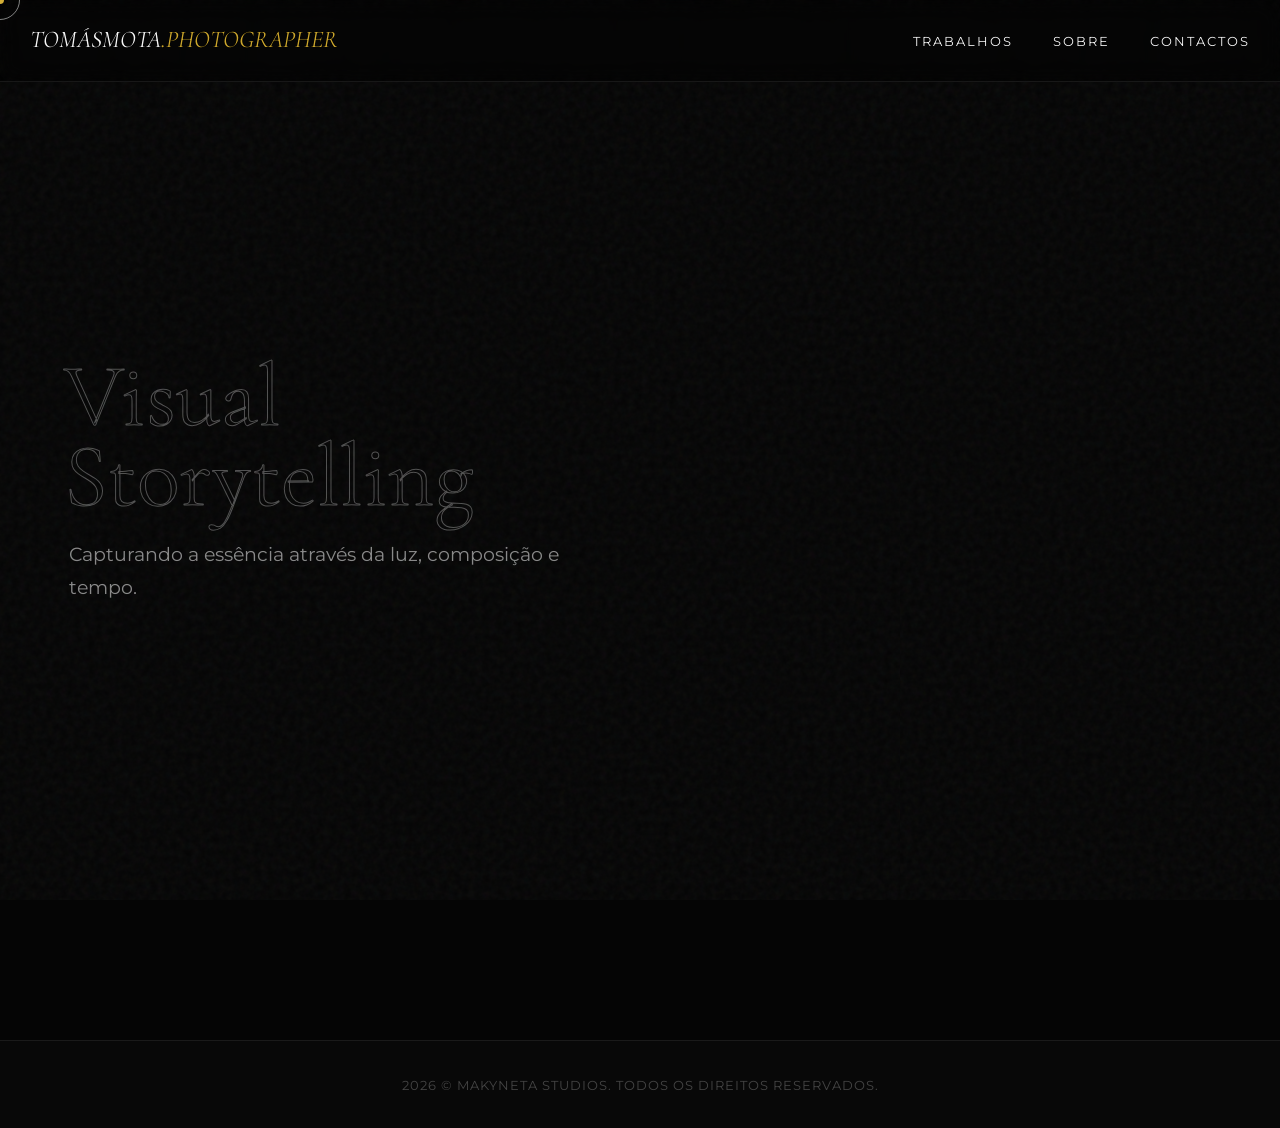
==== index.html @ 464cd130 "07jan26" ====
<!DOCTYPE html>
<html lang="pt-pt">
<head>
    <!-- Metadados -->
    <meta charset="UTF-8">
    <meta name="viewport" content="width=device-width, initial-scale=1.0">
    <meta name="author" content="Makyneta Studios, Lda." />
    <meta name="description" content="Portefólio de Fotografia de Tomás Mota, feito como projeto final da disciplina de Design, Comunicação, e Audiovisuais. Explore trabalhos que capturam a essência através da luz, composição e tempo." />
    <meta name="robots" content="index, follow">
    <!-- Preconnect -->
    <link rel="preconnect" href="https://fonts.googleapis.com">
    <link rel="preconnect" href="https://fonts.gstatic.com" crossorigin>
    <!-- Styles -->
    <link rel="stylesheet" href="assets/styles/main.css">
    <!-- Scripts -->
    <script src="assets/scripts/main.js"></script>
    <!-- Title -->
    <title>Portfólio de Fotografia | DCA | Tomás Mota</title>
    <link rel="icon" href="https://makyneta.github.io/assets/images/site/favicon.jpg" type="image/jpg">
</head>

<body>

    <!-- OVERLAY DE RUÍDO -->
    <div class="noise-overlay"></div>

    <!-- CUSTOM CURSOR -->
    <div class="cursor-dot"></div>
    <div class="cursor-outline"></div>

    <!-- INTRO ANIMATION -->
    <div id="intro-overlay">
        <div class="intro-text-wrap">
            <img src="assets/images/site/loader.jpg" alt="Loader">
        </div>
    </div>

    <!-- HEADER (ATUALIZADO LOGO) -->
    <header class="hover-trigger">
        <div class="logo" onclick="switchView('home')">TOMÁSMOTA<span>.PHOTOGRAPHER</span></div>

        <!-- Menu Desktop -->
        <nav class="desktop-nav">
            <ul class="hover-trigger">
                <li><a href="#" onclick="switchView('home')">Trabalhos</a></li>
                <li><a href="#" onclick="switchView('about')">Sobre</a></li>
                <li><a href="#" onclick="switchView('contact')">Contactos</a></li>
            </ul>
        </nav>

        <!-- Botão Hamburger Mobile -->
        <div class="mobile-toggle hover-trigger" onclick="toggleMenu()">
            <div class="bar"></div>
            <div class="bar"></div>
            <div class="bar"></div>
        </div>
    </header>

    <!-- MENU MOBILE OVERLAY (CORRIGIDO) -->
    <div class="mobile-menu-overlay" id="mobileMenu">
        <button class="mobile-close" onclick="toggleMenu()">&times;</button>
        <nav class="mobile-nav">
            <ul class="mobile-nav-list">
                <!-- Adicionado toggleMenu(false) para forçar o fecho -->
                <li><a href="#" onclick="switchView('home'); toggleMenu(false)">Trabalhos</a></li>
                <li><a href="#" onclick="switchView('about'); toggleMenu(false)">Sobre</a></li>
                <li><a href="#" onclick="switchView('contact'); toggleMenu(false)">Contactos</a></li>
            </ul>
        </nav>
    </div>

    <!-- VIEW: HOME -->
    <main id="home-view" class="view active">
        <section class="hero container reveal">
            <h1>Visual<br>Storytelling</h1>
            <p>Capturando a essência através da luz, composição e tempo.</p>
        </section>

        <section class="container">
            <div class="category-grid" id="cat-grid">
                <!-- JS Populates This -->
            </div>
        </section>
    </main>

    <!-- VIEW: GALERIA -->
    <main id="gallery-view" class="view">
        <button class="back-btn hover-trigger" onclick="switchView('home')">
            <svg viewBox="0 0 24 24" fill="none" stroke="currentColor" stroke-width="1">
                <path d="M19 12H5M12 19l-7-7 7-7" />
            </svg>
            Voltar
        </button>

        <div class="container">
            <h2 class="reveal" id="gal-title" style="font-size: 3rem; margin-bottom: 50px; text-align: center;">
                Categoria</h2>
            <div class="gallery-grid" id="gal-content"></div>
        </div>
    </main>

    <!-- VIEW: SOBRE (COM SKILLS E SABEDORIA) -->
    <main id="about-view" class="view">
        <div class="container about-layout">
            <div class="reveal">
                <!-- Foto do Aluno -->
                <img src="https://makyneta.github.io/assets/images/site/tomas-mota.jpg" class="about-img"
                    alt="Tomás Mota">
            </div>
            <div class="about-content reveal">
                <h2>O Artista</h2>
                <p>Aluno do 3º ano do Curso Profissional de Multimédia. A minha abordagem à fotografia mistura técnica
                    rigorosa com uma visão artística contemporânea.</p>
                <p>Este portefólio documenta a evolução técnica no Módulo 9, explorando desde a iluminação clássica até
                    técnicas experimentais de luz.</p>

                <!-- --- SKILLS / APPS MMD --- -->
                <div class="skills-section">
                    <span class="section-label">Skills</span>

                    <div class="skill-wrapper">
                        <div class="skill-info">
                            <span class="skill-name">HTML5, CSS3, JavaScript, TYPESCRIPT, PYTHON, REACT, PHP, MYSQL</span>
                            <span class="skill-percent">95%</span>
                        </div>
                        <div class="skill-bar-bg">
                            <div class="skill-bar-fill" data-width="95%"></div>
                        </div>
                    </div>

                    <div class="skill-wrapper">
                        <div class="skill-info">
                            <span class="skill-name">Adobe Lightroom Classic</span>
                            <span class="skill-percent">90%</span>
                        </div>
                        <div class="skill-bar-bg">
                            <div class="skill-bar-fill" data-width="90%"></div>
                        </div>
                    </div>

                    <div class="skill-wrapper">
                        <div class="skill-info">
                            <span class="skill-name">Word, Excel, PowerPoint (Microsofft Office)</span>
                            <span class="skill-percent">85%</span>
                        </div>
                        <div class="skill-bar-bg">
                            <div class="skill-bar-fill" data-width="85%"></div>
                        </div>
                    </div>

                    <div class="skill-wrapper">
                        <div class="skill-info">
                            <span class="skill-name">Adobe Photoshop, Gimp</span>
                            <span class="skill-percent">60%</span>
                        </div>
                        <div class="skill-bar-bg">
                            <div class="skill-bar-fill" data-width="60%"></div>
                        </div>
                    </div>

                    <div class="skill-wrapper">
                        <div class="skill-info">
                            <span class="skill-name">Adobe Illustrator</span>
                            <span class="skill-percent">60%</span>
                        </div>
                        <div class="skill-bar-bg">
                            <div class="skill-bar-fill" data-width="60%"></div>
                        </div>
                    </div>

                    <div class="skill-wrapper">
                        <div class="skill-info">
                            <span class="skill-name">Adobe Premiere Pro & After Effects</span>
                            <span class="skill-percent">55%</span>
                        </div>
                        <div class="skill-bar-bg">
                            <div class="skill-bar-fill" data-width="55%"></div>
                        </div>
                    </div>

                    <div class="skill-wrapper">
                        <div class="skill-info">
                            <span class="skill-name">Adobe Animate 2D</span>
                            <span class="skill-percent">50%</span>
                        </div>
                        <div class="skill-bar-bg">
                            <div class="skill-bar-fill" data-width="50%"></div>
                        </div>
                    </div>

                    <div class="skill-wrapper">
                        <div class="skill-info">
                            <span class="skill-name">3D Studio Max</span>
                            <span class="skill-percent">45%</span>
                        </div>
                        <div class="skill-bar-bg">
                            <div class="skill-bar-fill" data-width="45%"></div>
                        </div>
                    </div>

                    <!-- --- SABEDORIA --- -->
                    <div class="wisdom-text">
                        <span class="section-label">- Nelson Mandela</span>
                        <p>"A educação é a arma mais poderosa que pode usar para mudar o mundo"</p>
                    </div>
                    <br>
                </div>
            </div>
        </div>
    </main>

    <!-- VIEW: CONTACTOS -->
    <main id="contact-view" class="view">
        <div class="container contact-wrapper">
            <div class="contact-info-box reveal">
                <h2>Vamos Conversar?</h2>
                <p style="color:#888; margin-bottom:40px;">Estou disponível para projetos freelance e colaborações.</p>

                <div class="contact-item">
                    <span class="contact-label">Telefone / WhatsApp</span>
                    <a href="tel:+351913936776" class="contact-value hover-trigger">+351 913 936 776</a>
                </div>

                <div class="contact-item">
                    <span class="contact-label">Email</span>
                    <a href="mailto:makynetastudios@gmail.com"
                        class="contact-value hover-trigger">makynetastudios@gmail.com</a>
                </div>

                <div class="contact-item">
                    <span class="contact-label">Website Profissional</span>
                    <a href="https://makyneta.github.io" target="_blank"
                        class="contact-value hover-trigger">makyneta.github.io</a>
                </div>
            </div>

            <form class="contact-form reveal hover-trigger"
                onsubmit="event.preventDefault(); alert('Mensagem enviada com sucesso (Simulação)!'); this.reset();">
                <div class="form-group">
                    <input type="text" class="form-input" id="name" placeholder=" " required>
                    <label for="name" class="form-label">Nome</label>
                </div>
                <div class="form-group">
                    <input type="email" class="form-input" id="email" placeholder=" " required>
                    <label for="email" class="form-label">Email</label>
                </div>
                <div class="form-group">
                    <textarea class="form-input" id="message" rows="4" placeholder=" " required></textarea>
                    <label for="message" class="form-label">Mensagem</label>
                </div>
                <button type="submit" class="btn-submit hover-trigger">Enviar Mensagem</button>
            </form>

        </div>
    </main>

    <!-- FOOTER -->
    <footer>
        <div class="footer-content">
            <a href="https://makyneta.github.io"><span class="copyright">2026 © Makyneta Studios. Todos os direitos
                    reservados.</span></a>
        </div>
    </footer>

    <!-- LIGHTBOX -->
    <div id="lightbox">
        <button class="lb-close hover-trigger" onclick="closeLB()">&times;</button>
        <div class="lb-container">
            <div class="lb-image-area">
                <img id="lb-img" src="" alt="">
            </div>
            <div class="lb-info-panel">
                <span class="info-label">Título</span>
                <h3 class="info-value" id="lb-title" style="font-size: 1.8rem; margin-bottom: 20px;">---</h3>

                <span class="info-label">Técnica</span>
                <p class="info-value" id="lb-tech"
                    style="font-size: 1rem; font-family: var(--font-body); margin-bottom: 30px;">---</p>

                <!-- MANDATORY TRIO GRID -->
                <div class="tech-grid">
                    <div>
                        <span class="info-label">Obturador</span>
                        <div class="info-value" id="lb-shutter">---</div>
                    </div>
                    <div>
                        <span class="info-label">Diafragma</span>
                        <div class="info-value" id="lb-aperture">---</div>
                    </div>
                    <div>
                        <span class="info-label">ISO</span>
                        <div class="info-value" id="lb-iso">---</div>
                    </div>
                </div>

                <!-- EXTRA INFO -->
                <div class="info-extra">
                    <span style="color:var(--accent); margin-right: 10px;">CÂMARA:</span>
                    <span id="lb-camera">Canon EOS R5 • RF 50mm f/1.2L</span>
                </div>

                <div style="margin-top: 30px; border-top: 1px solid #222; padding-top: 20px;">
                    <span class="info-label">Descrição</span>
                    <p class="info-desc" id="lb-desc">...</p>
                </div>
            </div>
        </div>
    </div>
</body>
</html>
---- assets/styles/main.css ----
@import url('https://fonts.googleapis.com/css2?family=Cormorant+Garamond:ital,wght@0,300;0,600;1,400&family=Montserrat:wght@200;300;400;500&display=swap');

/* --- 1. ESTILOS GERAIS E VARIÁVEIS --- */
:root {
    --bg-color: #050505;
    --surface-color: #111111;
    --text-primary: #e0e0e0;
    --text-secondary: #888888;
    --accent: #d4af37;
    --font-display: 'Cormorant Garamond', serif;
    --font-body: 'Montserrat', sans-serif;
    --ease-out: cubic-bezier(0.215, 0.61, 0.355, 1);
}

* {
    margin: 0;
    padding: 0;
    box-sizing: border-box;
    cursor: none;
}

body {
    background-color: var(--bg-color);
    color: var(--text-primary);
    font-family: var(--font-body);
    overflow-x: hidden;
    line-height: 1.7;
    min-height: 100vh;
    display: flex;
    flex-direction: column;
}

/* LOCK DO BODY QUANDO O LIGHTBOX ABRE */
body.lightbox-active {
    overflow: hidden;
    height: 100vh;
}

/* Efeito de Grão (Noise) */
.noise-overlay {
    position: fixed;
    top: 0;
    left: 0;
    width: 100%;
    height: 100%;
    pointer-events: none;
    z-index: 1;
    opacity: 0.05;
    background-image: url("data:image/svg+xml,%3Csvg viewBox='0 0 200 200' xmlns='http://www.w3.org/2000/svg'%3E%3Cfilter id='noiseFilter'%3E%3CfeTurbulence type='fractalNoise' baseFrequency='0.65' numOctaves='3' stitchTiles='stitch'/%3E%3C/filter%3E%3Crect width='100%25' height='100%25' filter='url(%23noiseFilter)'/%3E%3C/svg%3E");
}

/* --- Custom Cursor --- */
.cursor-dot,
.cursor-outline {
    position: fixed;
    top: 0;
    left: 0;
    transform: translate(-50%, -50%);
    border-radius: 50%;
    z-index: 99999;
    pointer-events: none;
}

.cursor-dot {
    width: 8px;
    height: 8px;
    background-color: var(--accent);
}

.cursor-outline {
    width: 40px;
    height: 40px;
    border: 1px solid rgba(255, 255, 255, 0.5);
    transition: width 0.2s, height 0.2s, background-color 0.2s;
}

body.hovering .cursor-outline {
    width: 60px;
    height: 60px;
    background-color: rgba(255, 255, 255, 0.1);
    border-color: transparent;
    backdrop-filter: blur(2px);
}

/* --- Tipografia --- */
h1,
h2,
h3,
h4 {
    font-family: var(--font-display);
    font-weight: 300;
}

a {
    text-decoration: none;
    color: inherit;
}

img {
    display: block;
    width: 100%;
}

.container {
    width: 90%;
    max-width: 1400px;
    margin: 0 auto;
}

/* Animação Fade Up */
.reveal {
    opacity: 0;
    transform: translateY(50px);
    transition: all 1s var(--ease-out);
}

.reveal.active {
    opacity: 1;
    transform: translateY(0);
}

/* --- 2. INTRO ANIMATION --- */
#intro-overlay {
    position: fixed;
    top: 0;
    left: 0;
    width: 100%;
    height: 100%;
    background: #050505;
    z-index: 100000;
    display: flex;
    justify-content: center;
    align-items: center;
    transition: transform 1.2s var(--ease-out);
}

.intro-text-wrap {
    overflow: hidden;
}

.intro-text {
    font-family: var(--font-display);
    font-size: 4rem;
    color: var(--text-primary);
    transform: translateY(100%);
    animation: slideUp 1s var(--ease-out) 0.5s forwards;
    white-space: nowrap;
}

@keyframes slideUp {
    to {
        transform: translateY(0);
    }
}

/* --- 3. HEADER (MOBILE FIXED) --- */
header {
    position: fixed;
    top: 0;
    left: 0;
    width: 100%;
    padding: 20px 30px;
    display: flex;
    justify-content: space-between;
    align-items: center;
    z-index: 1000;
    background-color: #050505;
    border-bottom: 1px solid rgba(255, 255, 255, 0.1);
    transition: background-color 0.3s, backdrop-filter 0.3s;
}

.logo {
    font-family: var(--font-display);
    font-size: 1.5rem;
    color: #fff;
    font-style: italic;
    cursor: pointer;
}

.logo span {
    color: var(--accent);
}

/* Desktop Nav */
.desktop-nav ul {
    display: flex;
    gap: 40px;
    list-style: none;
}

.desktop-nav a {
    font-size: 0.8rem;
    text-transform: uppercase;
    letter-spacing: 2px;
    position: relative;
    overflow: hidden;
    color: #fff;
    transition: color 0.3s;
}

.desktop-nav a::after {
    content: '';
    position: absolute;
    bottom: -2px;
    left: 0;
    width: 100%;
    height: 1px;
    background: #fff;
    transform: scaleX(0);
    transform-origin: right;
    transition: transform 0.4s var(--ease-out);
}

.desktop-nav a:hover {
    color: var(--accent);
}

.desktop-nav a:hover::after {
    transform: scaleX(1);
    transform-origin: left;
}

/* Botão Hamburger */
.mobile-toggle {
    display: none;
    flex-direction: column;
    gap: 6px;
    cursor: pointer;
    z-index: 1001;
}

.bar {
    width: 30px;
    height: 2px;
    background-color: #fff;
    transition: 0.3s;
}

/* --- 4. MENU MOBILE (FECHA AO CLICAR) --- */
.mobile-menu-overlay {
    position: fixed;
    top: 0;
    left: 0;
    width: 100%;
    height: 100%;
    background-color: #000000;
    z-index: 99999;
    /* Máximo */
    display: flex;
    flex-direction: column;
    justify-content: center;
    align-items: center;
    transform: translateX(-100%);
    transition: transform 0.4s cubic-bezier(0.77, 0, 0.175, 1);
    pointer-events: auto;
}

.mobile-menu-overlay.active {
    transform: translateX(0);
}

.mobile-close {
    position: absolute;
    top: 30px;
    right: 30px;
    font-size: 3rem;
    color: #fff;
    background: none;
    border: none;
    cursor: pointer;
    z-index: 100000;
}

.mobile-nav-list {
    list-style: none;
    text-align: center;
    width: 100%;
}

.mobile-nav-list li {
    margin: 25px 0;
    opacity: 0;
    transform: translateY(20px);
    transition: 0.4s;
}

.mobile-menu-overlay.active .mobile-nav-list li {
    opacity: 1;
    transform: translateY(0);
}

.mobile-menu-overlay.active .mobile-nav-list li:nth-child(1) {
    transition-delay: 0.1s;
}

.mobile-menu-overlay.active .mobile-nav-list li:nth-child(2) {
    transition-delay: 0.2s;
}

.mobile-menu-overlay.active .mobile-nav-list li:nth-child(3) {
    transition-delay: 0.3s;
}

.mobile-nav-list a {
    font-family: var(--font-display);
    font-size: 3rem;
    color: #ffffff;
    text-decoration: none;
    display: block;
    transition: 0.3s;
}

.mobile-nav-list a:hover {
    color: var(--accent);
}

/* --- 5. VIEWS --- */
.view {
    display: none;
    min-height: 100vh;
    padding-top: 120px;
    flex: 1;
}

.view.active {
    display: block;
}

/* HOME */
.hero {
    height: 80vh;
    display: flex;
    flex-direction: column;
    justify-content: center;
    position: relative;
}

.hero h1 {
    font-size: 7vw;
    line-height: 0.9;
    margin-bottom: 20px;
    color: transparent;
    -webkit-text-stroke: 1px rgba(255, 255, 255, 0.3);
    transition: color 1s ease;
}

.hero:hover h1 {
    color: #fff;
}

.hero p {
    font-size: 1.2rem;
    color: var(--text-secondary);
    max-width: 500px;
    margin-left: 5px;
}

.category-grid {
    display: grid;
    grid-template-columns: repeat(auto-fill, minmax(400px, 1fr));
    gap: 60px;
    padding: 100px 0;
}

.cat-item {
    position: relative;
    cursor: pointer;
}

.cat-img-wrapper {
    overflow: hidden;
    position: relative;
    height: 500px;
}

.cat-img-wrapper img {
    height: 100%;
    transition: transform 0.8s var(--ease-out);
    filter: grayscale(100%);
}

.cat-item:hover .cat-img-wrapper img {
    transform: scale(1.1);
    filter: grayscale(0%);
}

.cat-info {
    padding-top: 20px;
    border-top: 1px solid #333;
    margin-top: 20px;
    display: flex;
    justify-content: space-between;
    align-items: baseline;
    transition: border-color 0.3s;
}

.cat-item:hover .cat-info {
    border-color: var(--text-primary);
}

.cat-num {
    font-family: var(--font-display);
    font-size: 3rem;
    color: #222;
    transition: color 0.5s;
}

.cat-item:hover .cat-num {
    color: var(--accent);
}

.cat-title {
    font-size: 1.5rem;
    text-transform: uppercase;
    letter-spacing: 1px;
}

/* GALERIA */
.gallery-grid {
    display: grid;
    grid-template-columns: repeat(auto-fill, minmax(350px, 1fr));
    gap: 30px;
    padding: 40px 0 100px 0;
}

.photo-card {
    position: relative;
    overflow: hidden;
}

.photo-card img {
    width: 100%;
    transition: transform 0.6s;
}

.photo-card:hover img {
    transform: scale(1.05);
}

.photo-meta {
    position: absolute;
    bottom: 0;
    left: 0;
    width: 100%;
    background: linear-gradient(to top, rgba(0, 0, 0, 0.9), transparent);
    padding: 20px;
    transform: translateY(100%);
    transition: transform 0.4s var(--ease-out);
}

.photo-card:hover .photo-meta {
    transform: translateY(0);
}

.meta-row {
    font-size: 0.75rem;
    color: var(--accent);
    font-family: monospace;
}

.back-btn {
    position: fixed;
    bottom: 50px;
    left: 50px;
    z-index: 50;
    font-size: 0.8rem;
    text-transform: uppercase;
    letter-spacing: 2px;
    display: flex;
    align-items: center;
    gap: 10px;
    border: none;
    background: none;
    color: #fff;
    opacity: 0.5;
    transition: 0.3s;
}

.back-btn:hover {
    opacity: 1;
}

.back-btn svg {
    width: 20px;
}

/* SOBRE & SKILLS */
.about-layout {
    display: grid;
    grid-template-columns: 1fr 1fr;
    gap: 80px;
    min-height: 80vh;
    align-items: center;
}

.about-img {
    height: 80vh;
    width: 100%;
    object-fit: cover;
    filter: grayscale(100%);
    border-radius: 200px 200px 0 0;
}

.about-content h2 {
    font-size: 3.5rem;
    margin-bottom: 30px;
    color: var(--accent);
}

.about-content p {
    margin-bottom: 20px;
    font-weight: 300;
}

/* SKILLS SECTION */
.skills-section {
    margin-top: 40px;
    padding-top: 20px;
    border-top: 1px solid #222;
}

.section-label {
    color: var(--accent);
    text-transform: uppercase;
    font-size: 0.75rem;
    letter-spacing: 2px;
    margin-bottom: 20px;
    display: block;
}

.skill-wrapper {
    margin-bottom: 25px;
}

.skill-info {
    display: flex;
    justify-content: space-between;
    margin-bottom: 8px;
    font-family: var(--font-body);
    font-size: 0.9rem;
}

.skill-name {
    color: #fff;
    text-transform: uppercase;
    letter-spacing: 1px;
}

.skill-percent {
    color: var(--text-secondary);
    font-family: monospace;
}

.skill-bar-bg {
    width: 100%;
    height: 4px;
    background: #222;
    border-radius: 2px;
    overflow: hidden;
}

.skill-bar-fill {
    height: 100%;
    background: var(--accent);
    width: 0;
    /* JS controla isto */
    border-radius: 2px;
    transition: width 1.5s cubic-bezier(0.22, 1, 0.36, 1);
}

/* SABEDORIA */
.wisdom-text {
    margin-top: 40px;
    padding-top: 30px;
    border-top: 1px solid #222;
    background: rgba(255, 255, 255, 0.02);
    padding: 30px;
    border-radius: 4px;
}

.wisdom-text h4 {
    font-family: var(--font-display);
    color: #fff;
    margin-bottom: 10px;
    font-size: 1.4rem;
}

.wisdom-text p {
    font-style: italic;
    color: #777;
    line-height: 1.6;
    font-size: 0.95rem;
}

/* --- 6. CONTACTOS --- */
.contact-wrapper {
    display: grid;
    grid-template-columns: 1fr 1.5fr;
    gap: 80px;
    align-items: center;
    margin-bottom: 50px;
}

.contact-info-box h2 {
    font-size: 3rem;
    margin-bottom: 20px;
    color: var(--accent);
}

.contact-item {
    margin-bottom: 30px;
}

.contact-label {
    color: var(--text-secondary);
    font-size: 0.8rem;
    text-transform: uppercase;
    letter-spacing: 1px;
    margin-bottom: 5px;
    display: block;
}

.contact-value {
    font-size: 1.5rem;
    font-family: var(--font-display);
    color: #fff;
    border-bottom: 1px solid transparent;
    display: inline-block;
    transition: 0.3s;
}

.contact-value:hover {
    color: var(--accent);
    border-color: var(--accent);
}

.contact-form {
    background: #0f0f0f;
    padding: 50px;
    border: 1px solid #222;
    position: relative;
}

.contact-form::before {
    content: '';
    position: absolute;
    top: -1px;
    left: 20px;
    width: 40px;
    height: 1px;
    background: var(--accent);
}

.form-group {
    position: relative;
    margin-bottom: 30px;
}

.form-input {
    width: 100%;
    background: transparent;
    border: none;
    border-bottom: 1px solid #333;
    color: #fff;
    padding: 10px 0;
    font-size: 1.1rem;
    outline: none;
    transition: 0.3s;
    font-family: var(--font-body);
}

.form-input:focus {
    border-bottom-color: var(--accent);
}

.form-label {
    position: absolute;
    top: 10px;
    left: 0;
    color: #666;
    pointer-events: none;
    transition: 0.3s;
    font-size: 1rem;
}

.form-input:focus~.form-label,
.form-input:not(:placeholder-shown)~.form-label {
    top: -20px;
    font-size: 0.8rem;
    color: var(--accent);
}

.btn-submit {
    background: transparent;
    color: #fff;
    border: 1px solid #fff;
    padding: 15px 40px;
    font-family: var(--font-body);
    text-transform: uppercase;
    letter-spacing: 2px;
    cursor: pointer;
    transition: 0.3s;
    margin-top: 10px;
}

.btn-submit:hover {
    background: var(--accent);
    border-color: var(--accent);
    color: #000;
}

/* --- 7. FOOTER --- */
footer {
    background: #080808;
    padding: 30px 0;
    border-top: 1px solid #1a1a1a;
    margin-top: auto;
}

.footer-content {
    display: flex;
    justify-content: center;
    align-items: center;
    width: 100%;
}

.copyright {
    color: #444;
    font-size: 0.8rem;
    letter-spacing: 1px;
    text-transform: uppercase;
    transition: 0.3s;
    cursor: pointer;
}

.copyright:hover {
    color: #fff;
}

/* --- 8. LIGHTBOX PRO --- */
#lightbox {
    position: fixed;
    top: 0;
    left: 0;
    width: 100%;
    height: 100%;
    background: rgba(0, 0, 0, 0.98);
    z-index: 20000;
    display: none;
    opacity: 0;
    transition: opacity 0.5s ease;
}

#lightbox.open {
    display: flex;
    opacity: 1;
}

.lb-container {
    width: 100%;
    height: 100%;
    display: flex;
}

.lb-image-area {
    flex: 1;
    display: flex;
    justify-content: center;
    align-items: center;
    padding: 40px;
}

.lb-image-area img {
    max-width: 100%;
    max-height: 100%;
    object-fit: contain;
    box-shadow: 0 20px 50px rgba(0, 0, 0, 0.5);
}

.lb-info-panel {
    width: 400px;
    background: #0a0a0a;
    border-left: 1px solid #222;
    padding: 60px;
    display: flex;
    flex-direction: column;
    justify-content: center;
    transform: translateX(100%);
    transition: transform 0.6s var(--ease-out);
}

#lightbox.open .lb-info-panel {
    transform: translateX(0);
}

/* Botão de Fechar */
.lb-close {
    position: absolute;
    top: 40px;
    right: 40px;
    color: var(--accent);
    font-size: 2.5rem;
    background: rgba(0, 0, 0, 0.8);
    border: 2px solid var(--accent);
    width: 60px;
    height: 60px;
    border-radius: 50%;
    display: flex;
    justify-content: center;
    align-items: center;
    z-index: 20001;
    cursor: pointer;
    line-height: 1;
    transition: 0.3s;
}

.lb-close:hover {
    background: var(--accent);
    color: #000;
}

.tech-grid {
    display: grid;
    grid-template-columns: 1fr 1fr 1fr;
    gap: 15px;
    margin-bottom: 30px;
    padding-bottom: 20px;
    border-bottom: 1px solid #222;
}

.info-label {
    color: var(--accent);
    font-size: 0.7rem;
    text-transform: uppercase;
    letter-spacing: 2px;
    margin-bottom: 5px;
    display: block;
}

.info-value {
    font-family: var(--font-display);
    font-size: 1.2rem;
    color: #fff;
}

.info-extra {
    margin-bottom: 30px;
    font-size: 0.85rem;
    color: #666;
    font-family: monospace;
}

.info-desc {
    color: #888;
    font-weight: 300;
    line-height: 1.8;
    font-style: italic;
    padding-bottom: 20px;
}

/* --- 9. RESPONSIVIDADE FINAL --- */
@media (min-width: 1025px) {

    /* BLUR EM DESKTOP */
    header {
        backdrop-filter: blur(10px);
        background-color: rgba(5, 5, 5, 0.85);
        mix-blend-mode: difference;
    }
}

@media (max-width: 1024px) {
    .hero h1 {
        font-size: 3rem;
    }

    .category-grid {
        grid-template-columns: 1fr;
    }

    .about-layout,
    .contact-wrapper {
        grid-template-columns: 1fr;
    }

    /* NAV */
    .desktop-nav {
        display: none;
    }

    .mobile-toggle {
        display: flex;
    }

    /* HEADER MOBILE SIMPLES */
    header {
        mix-blend-mode: normal;
        background-color: #050505;
        color: #fff;
        padding: 20px;
    }

    .logo {
        color: #fff !important;
    }

    .bar {
        background-color: #fff;
    }

    /* LIGHTBOX MOBILE */
    .lb-image-area {
        padding: 20px;
        padding-bottom: 45vh;
        align-items: flex-start;
    }

    .lb-info-panel {
        width: 100%;
        position: absolute;
        bottom: 0;
        left: 0;
        height: auto;
        max-height: 45vh;
        overflow-y: auto;
        padding: 30px;
        border-left: none;
        border-top: 1px solid #222;
        background: #0a0a0a;
        transform: translateY(100%);
    }

    #lightbox.open .lb-info-panel {
        transform: translateY(0);
    }

    /* SCROLLBAR */
    .lb-info-panel::-webkit-scrollbar {
        width: 6px;
    }

    .lb-info-panel::-webkit-scrollbar-track {
        background: #1a1a1a;
    }

    .lb-info-panel::-webkit-scrollbar-thumb {
        background-color: var(--accent);
        border-radius: 3px;
    }

    .lb-info-panel {
        scrollbar-width: thin;
        scrollbar-color: var(--accent) #1a1a1a;
    }

    /* Fontes Mobile */
    .info-value {
        font-size: 1rem;
    }

    #lb-title {
        font-size: 1.5rem !important;
    }

    .lb-close {
        top: 20px;
        right: 20px;
        width: 40px;
        height: 40px;
        font-size: 1.5rem;
    }
}

.intro-text-wrap {
    display: flex;
    justify-content: center;
    /* Centraliza a imagem se necessário */
    align-items: center;
    padding: 20px;
}

.intro-text-wrap img {
    /* 1. Tamanho Inteligente */
    width: 100%;
    /* Ocupa a largura disponível do container */
    max-width: 600px;
    /* Limite máximo para não ficar gigante em monitores 4K */
    height: auto;
    /* Mantém a proporção original */

    /* 2. Estética */
    border-radius: 15px;
    box-shadow: 0 10px 30px rgba(0, 0, 0, 0.15);
    /* Dá profundidade para "ver melhor" */

    /* 3. Estado inicial para animação */
    opacity: 0;
    transform: translateY(30px) scale(0.95);
    /* Começa um pouco menor para dar efeito de zoom */

    /* 4. Execução da animação */
    animation: aparecer 0.8s cubic-bezier(0.2, 0.8, 0.2, 1) 0.3s forwards;
}

/* 5. Keyframes suaves */
@keyframes aparecer {
    to {
        opacity: 1;
        transform: translateY(0) scale(1);
    }
}

/* 6. Ajuste para Telas Pequenas (Telemóveis) */
@media (max-width: 768px) {
    .intro-text-wrap img {
        max-width: 90%;
        /* Garante que não cola nas bordas do telemóvel */
    }
}
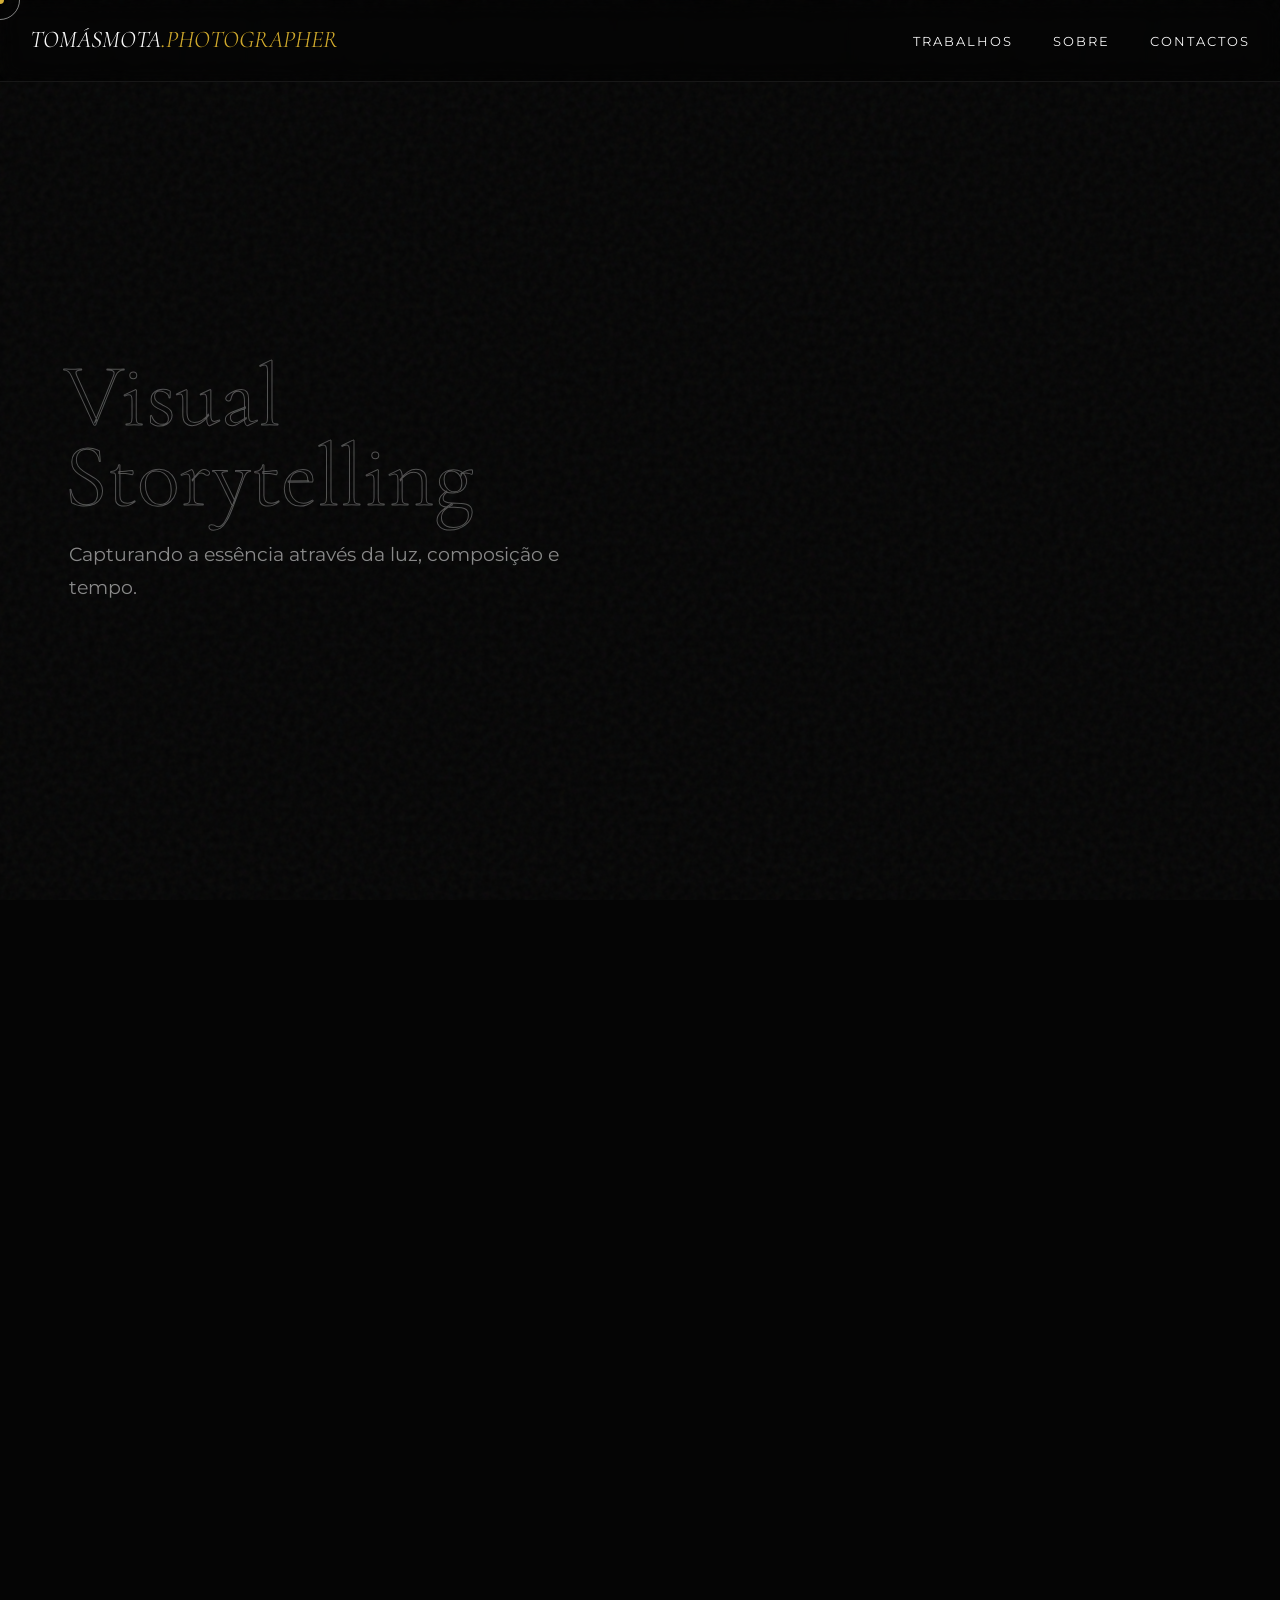
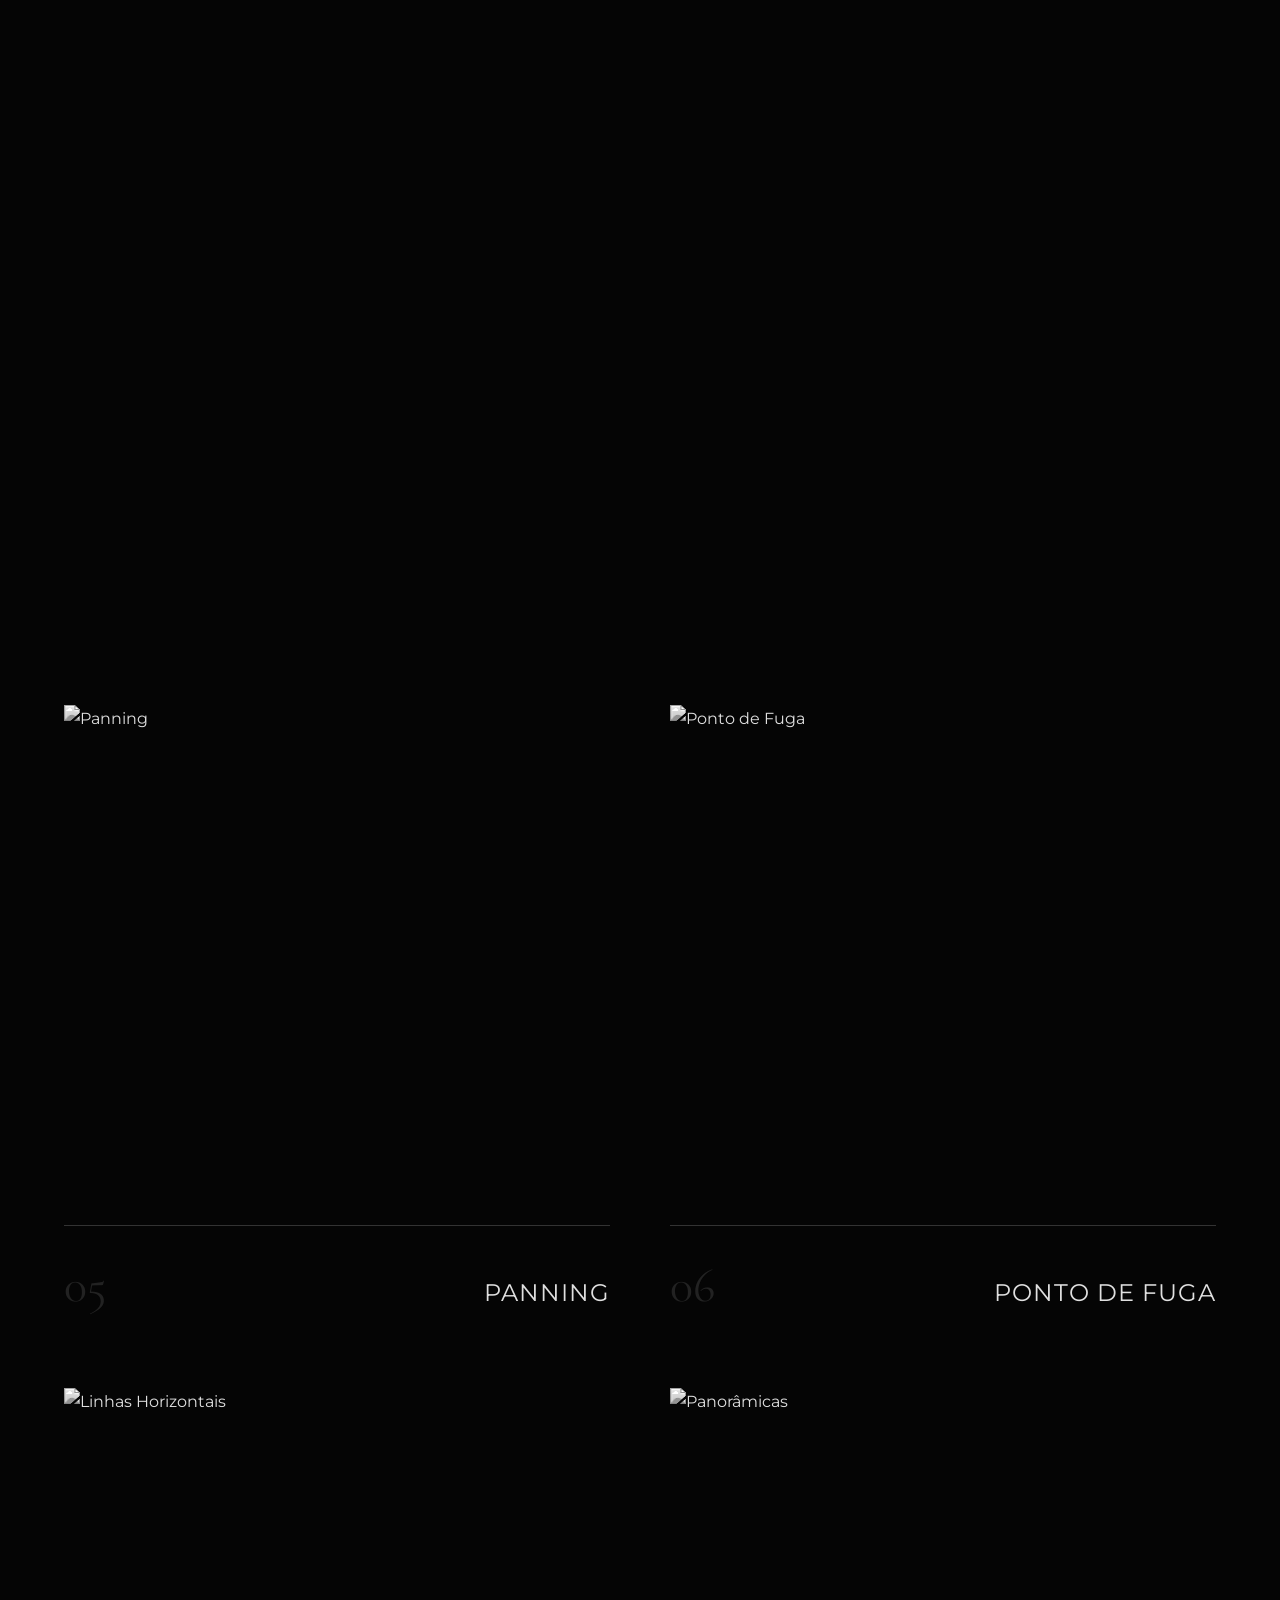
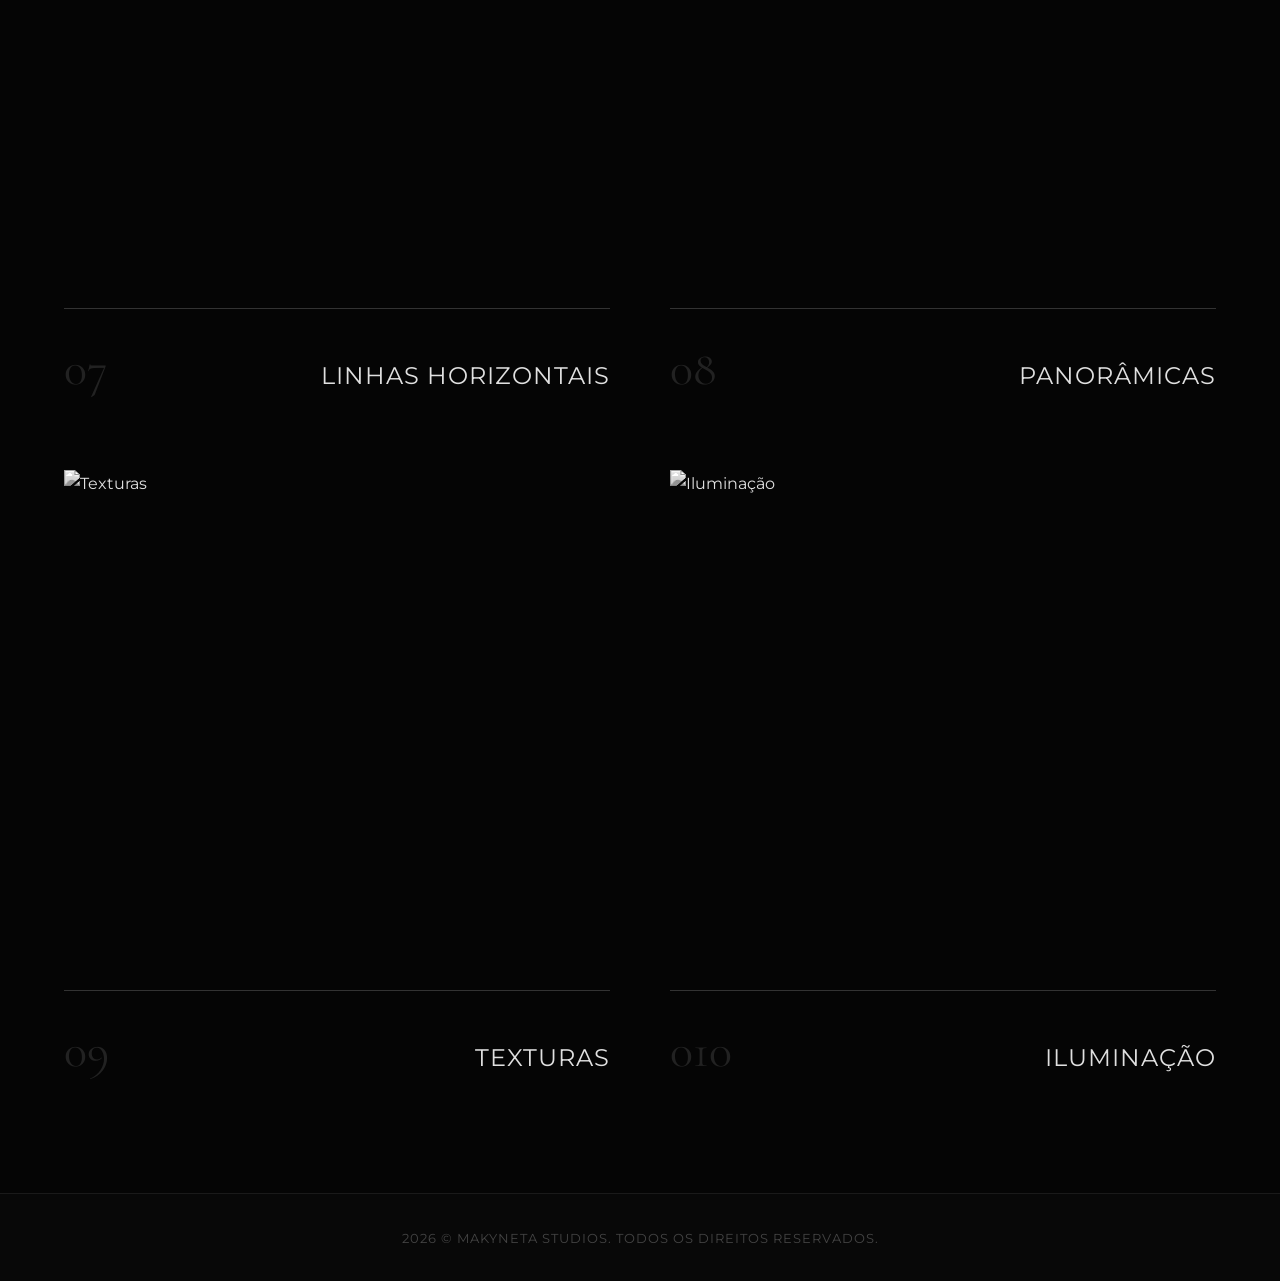
==== commit ca8c91c7: "07jan26" ====
--- a/index.html
+++ b/index.html
@@ -12,8 +12,6 @@
     <link rel="preconnect" href="https://fonts.gstatic.com" crossorigin>
     <!-- Styles -->
     <link rel="stylesheet" href="assets/styles/main.css">
-    <!-- Scripts -->
-    <script src="assets/scripts/main.js"></script>
     <!-- Title -->
     <title>Portfólio de Fotografia | DCA | Tomás Mota</title>
     <link rel="icon" href="https://makyneta.github.io/assets/images/site/favicon.jpg" type="image/jpg">
@@ -306,5 +304,6 @@
             </div>
         </div>
     </div>
+    <script src="assets/scripts/main.js"></script>
 </body>
 </html>
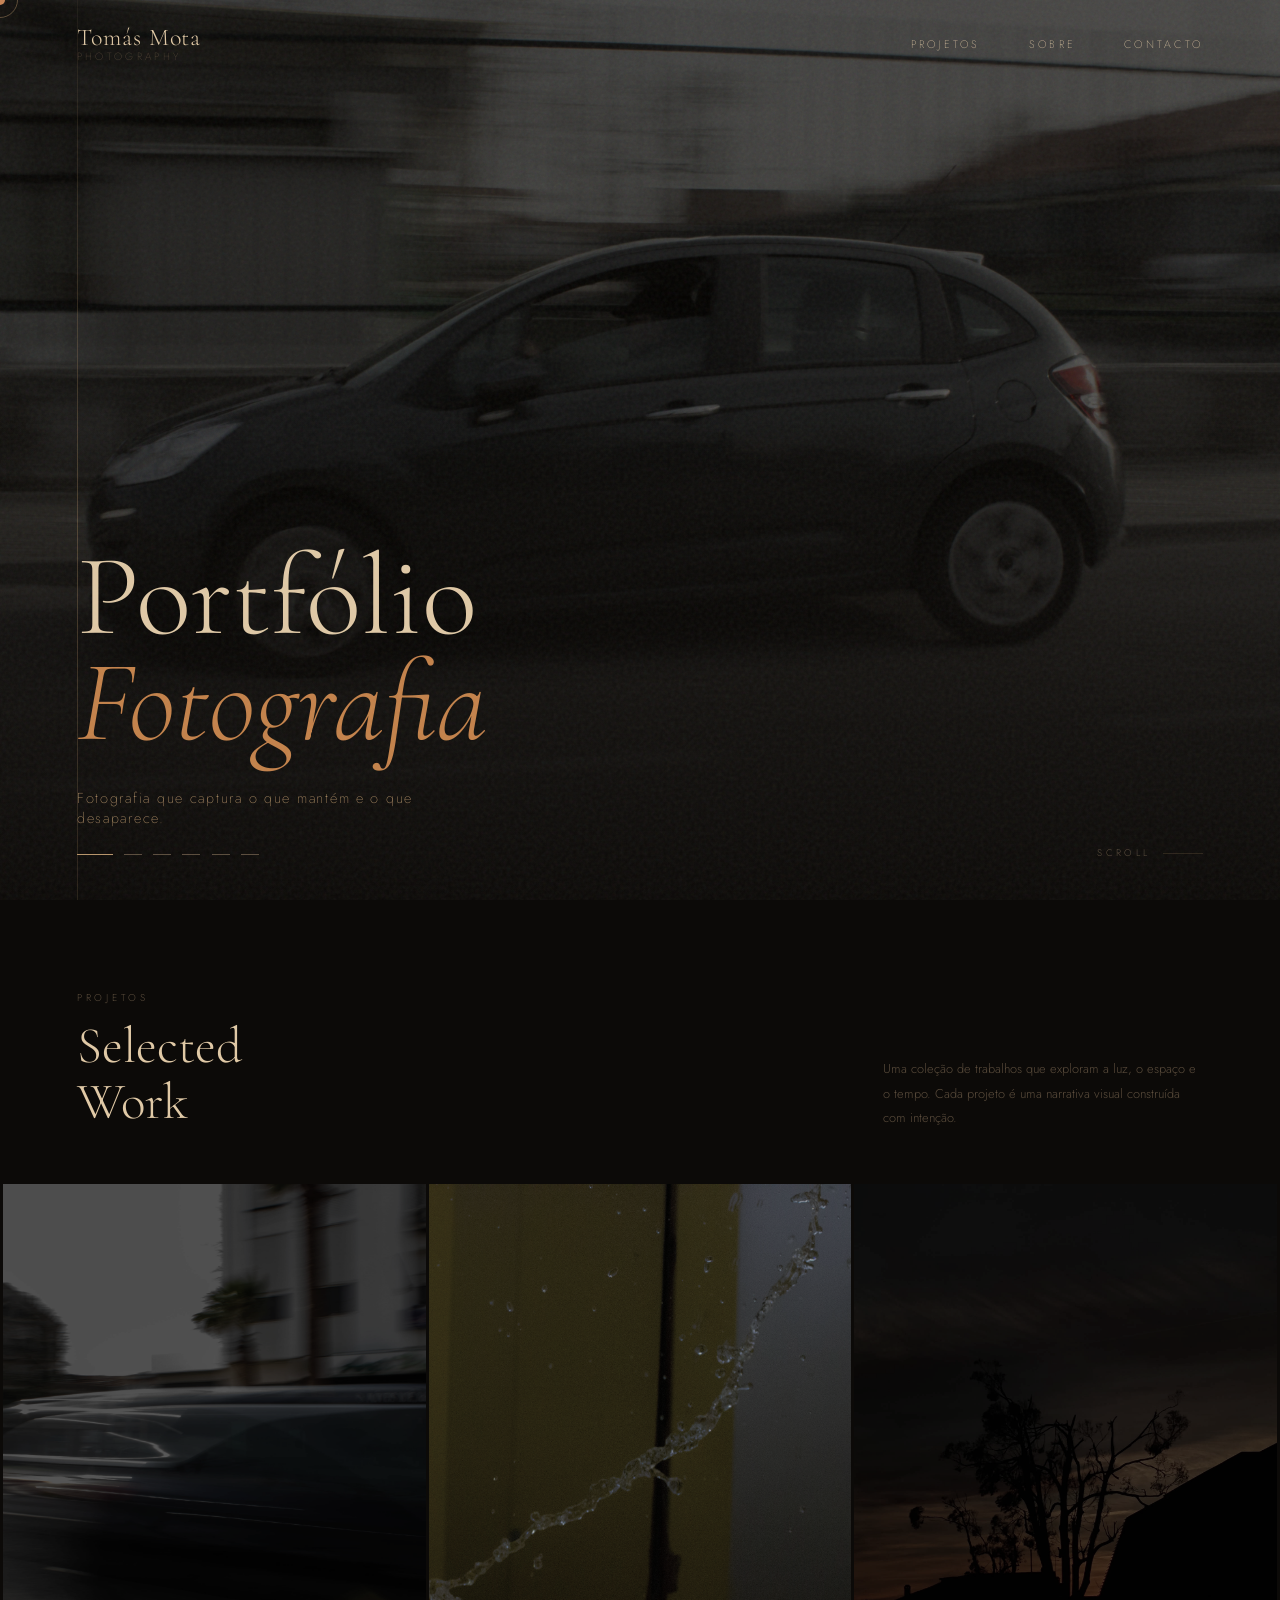
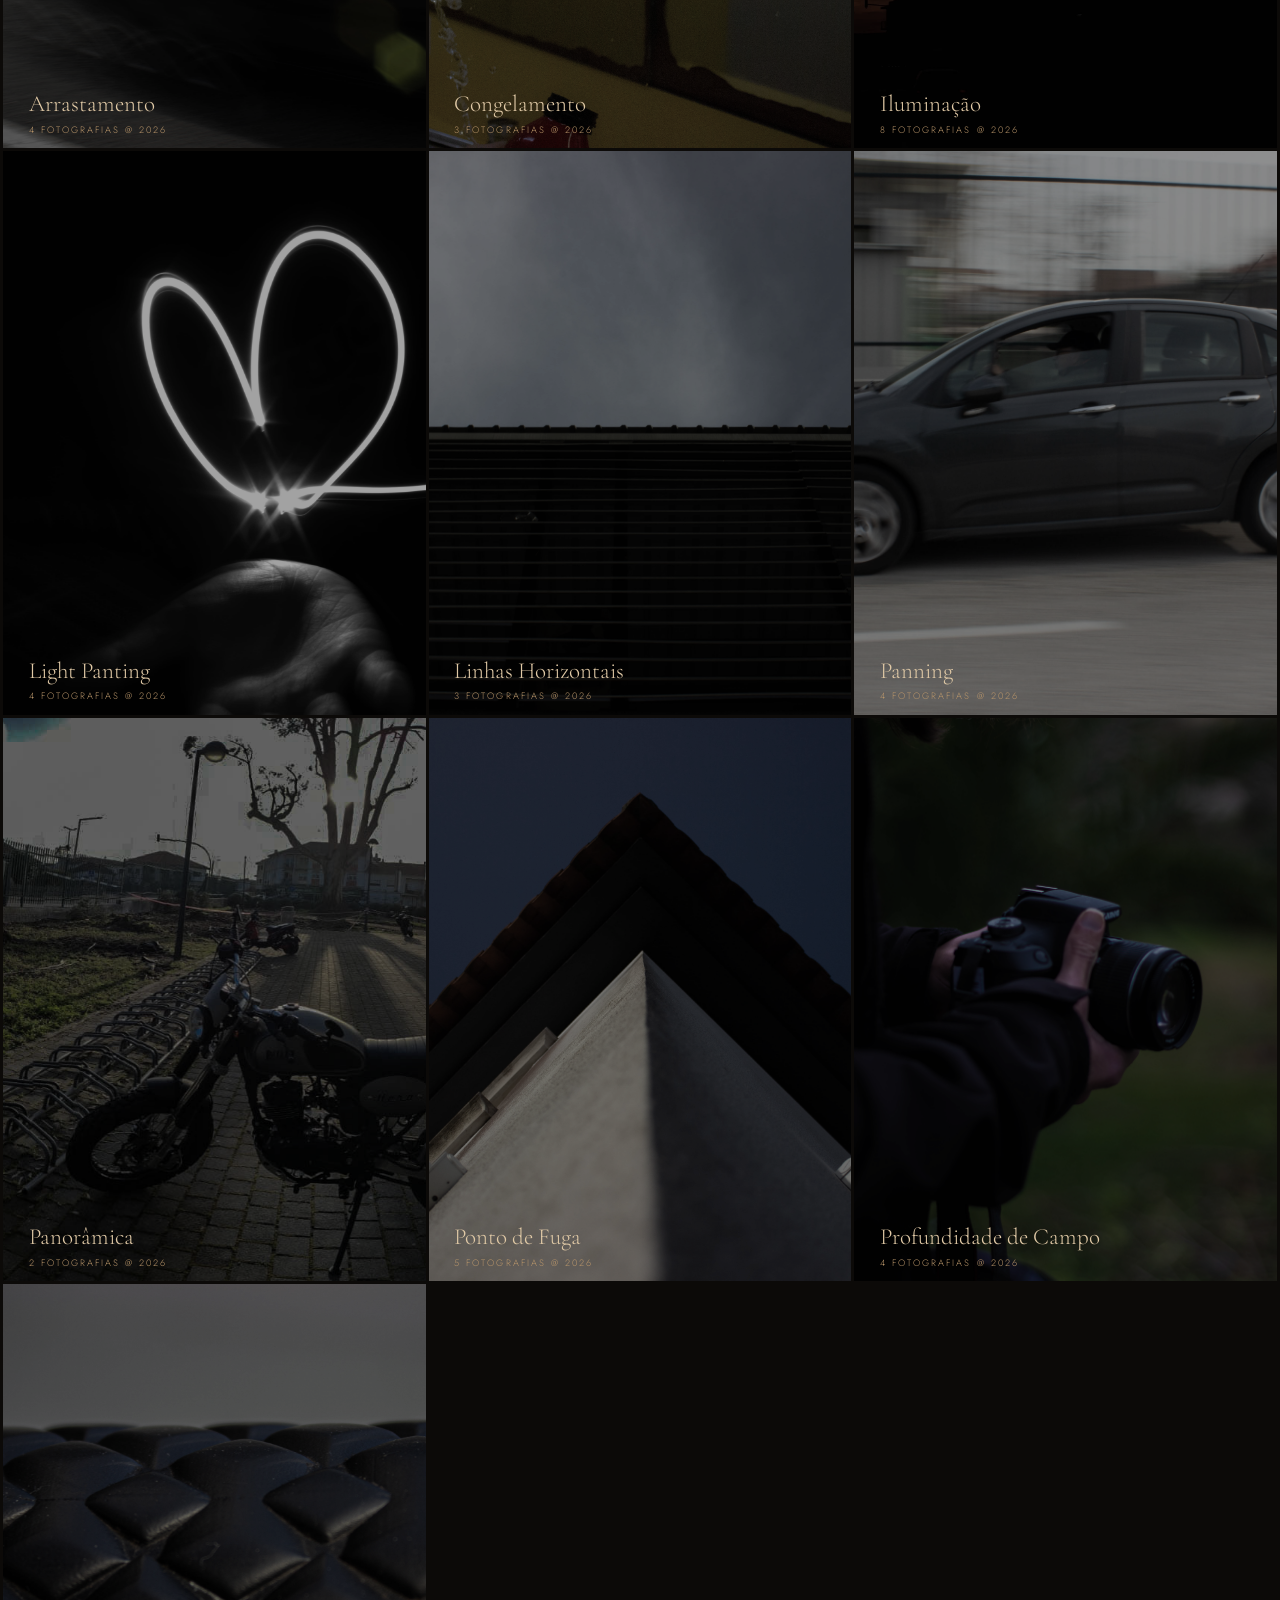
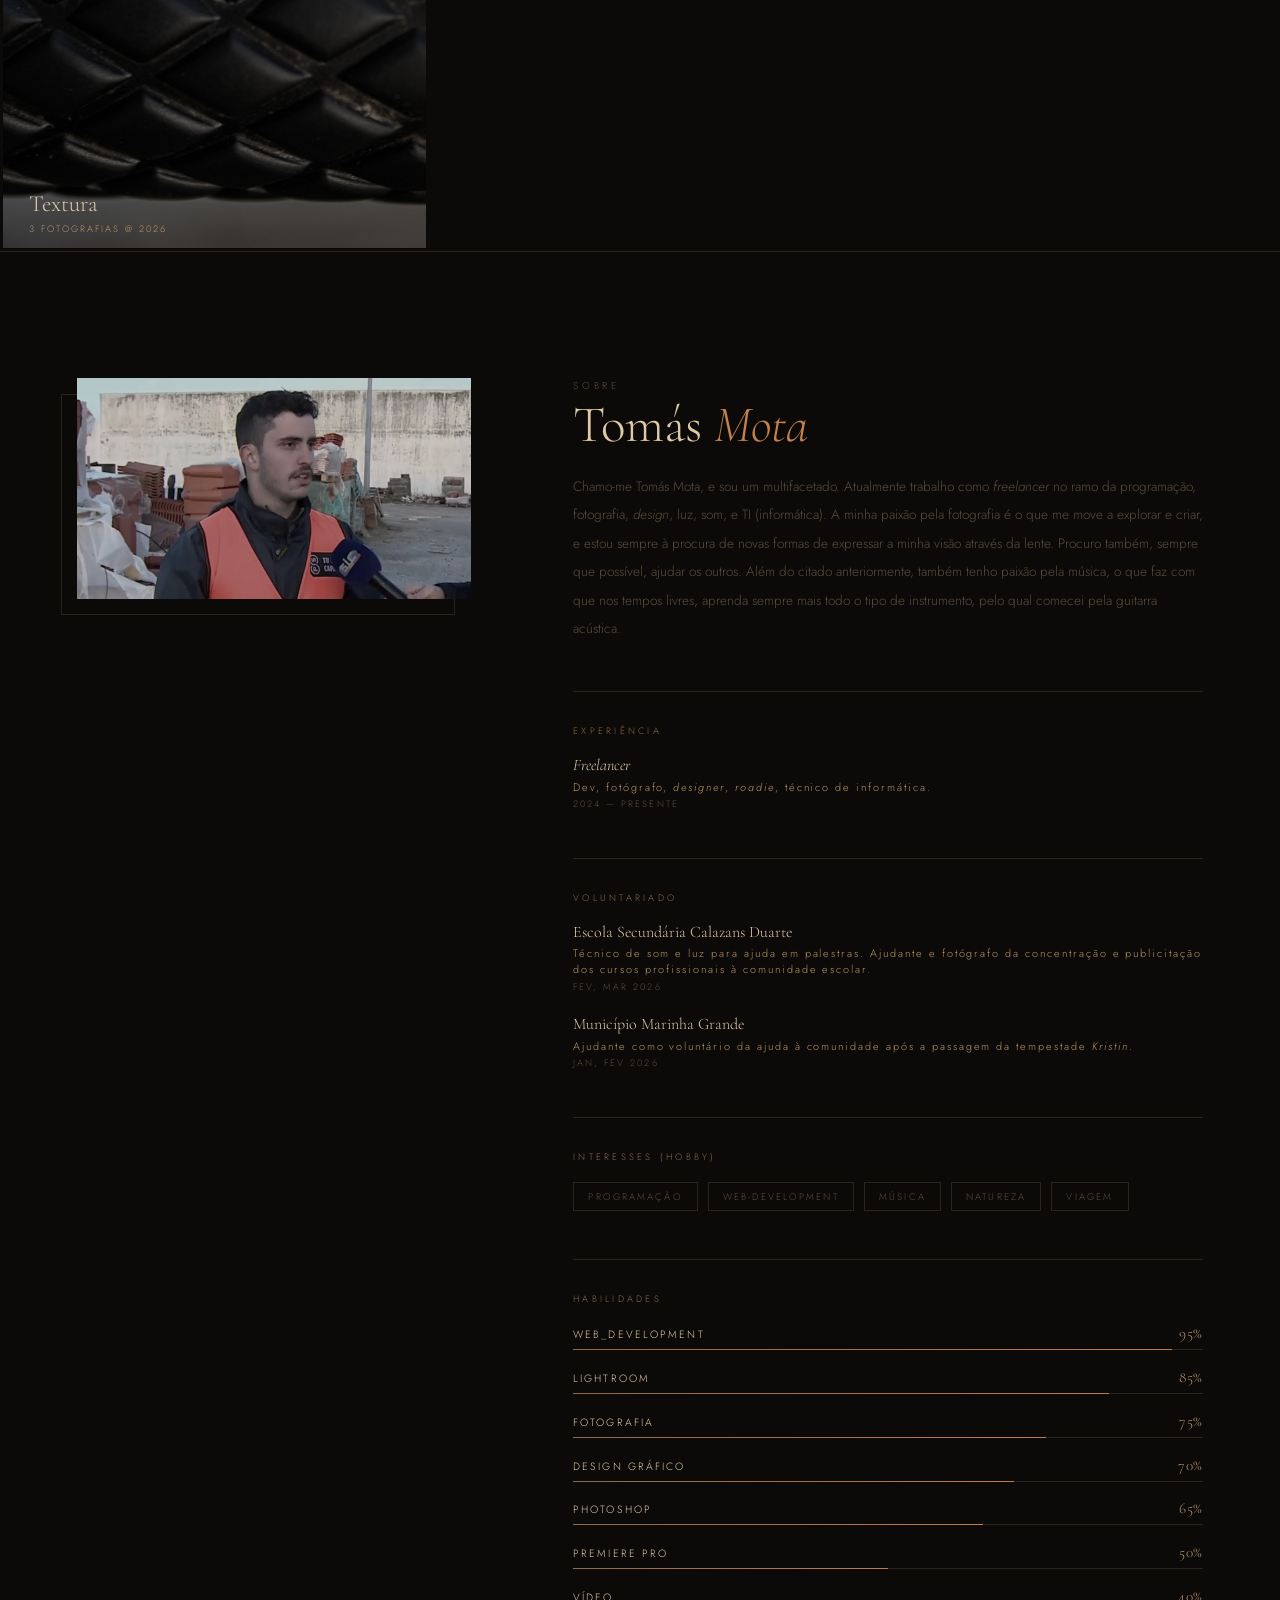
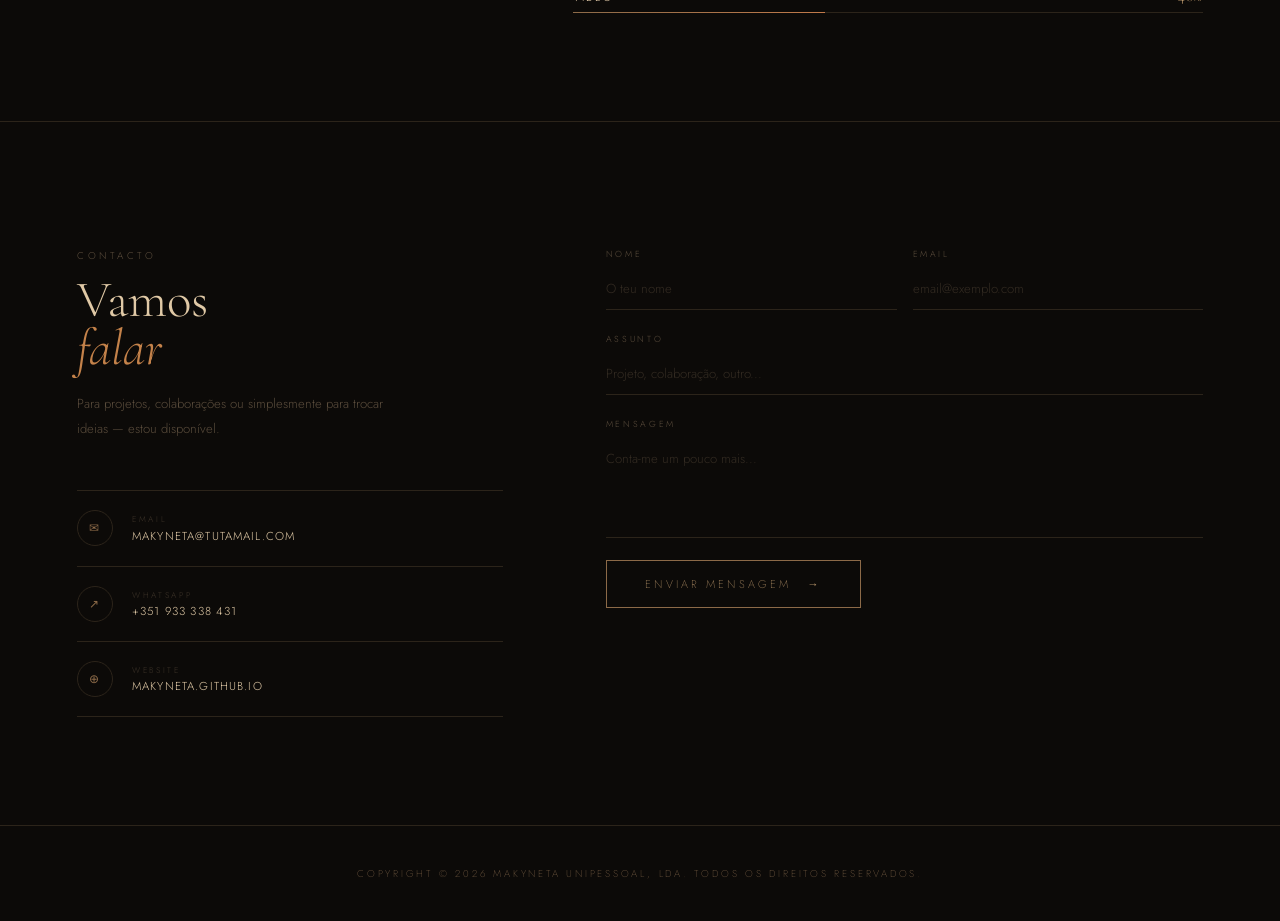
==== commit 6d711dfd: "04MAR26" ====
--- a/index.html
+++ b/index.html
@@ -1,309 +1,622 @@
 <!DOCTYPE html>
-<html lang="pt-pt">
+<html lang="pt-PT">
 <head>
-    <!-- Metadados -->
-    <meta charset="UTF-8">
-    <meta name="viewport" content="width=device-width, initial-scale=1.0">
-    <meta name="author" content="Makyneta Studios, Lda." />
-    <meta name="description" content="Portefólio de Fotografia de Tomás Mota, feito como projeto final da disciplina de Design, Comunicação, e Audiovisuais. Explore trabalhos que capturam a essência através da luz, composição e tempo." />
-    <meta name="robots" content="index, follow">
-    <!-- Preconnect -->
-    <link rel="preconnect" href="https://fonts.googleapis.com">
-    <link rel="preconnect" href="https://fonts.gstatic.com" crossorigin>
-    <!-- Styles -->
-    <link rel="stylesheet" href="assets/styles/main.css">
-    <!-- Title -->
-    <title>Portfólio de Fotografia | DCA | Tomás Mota</title>
-    <link rel="icon" href="https://makyneta.github.io/assets/images/site/favicon.jpg" type="image/jpg">
+  <meta charset="UTF-8" />
+  <meta name="viewport" content="width=device-width, initial-scale=1.0"/>
+  <title>Makyneta by Tomás Mota</title>
+  <link rel="icon" href="/favicon.png" type="image/png">
+  <link rel="preconnect" href="https://fonts.googleapis.com">
+  <link href="https://fonts.googleapis.com/css2?family=Cormorant+Garamond:ital,wght@0,300;0,400;1,300;1,400&family=Jost:wght@200;300;400&display=swap" rel="stylesheet">
+  <style>
+    *, *::before, *::after { margin:0; padding:0; box-sizing:border-box; }
+    :root {
+      --bg:         #0c0a08;
+      --bg2:        #100e0b;
+      --bg3:        #1a1610;
+      --border:     #2c241a;
+      --clay:       #b8956a;
+      --terracotta: #c17a4a;
+      --earth:      #8c6a48;
+      --smoke:      #5a4c3c;
+      --sand-light: #e0c9a6;
+      --accent:     #c4824a;
+    }
+    html { scroll-behavior: smooth; }
+    body {
+      background: var(--bg);
+      color: var(--sand-light);
+      font-family: 'Jost', sans-serif;
+      font-weight: 300;
+      overflow-x: hidden;
+      cursor: none;
+    }
+    /* ── CURSOR ── */
+    .cursor      { position:fixed;width:10px;height:10px;background:var(--terracotta);border-radius:50%;pointer-events:none;z-index:99999;transform:translate(-50%,-50%);transition:width .3s,height .3s;mix-blend-mode:screen; }
+    .cursor-ring { position:fixed;width:36px;height:36px;border:1px solid var(--clay);border-radius:50%;pointer-events:none;z-index:99998;transform:translate(-50%,-50%);transition:width .3s,height .3s;opacity:.45; }
+    /* ── GRAIN ── */
+    body::before { content:'';position:fixed;inset:0;background-image:url("data:image/svg+xml,%3Csvg viewBox='0 0 256 256' xmlns='http://www.w3.org/2000/svg'%3E%3Cfilter id='n'%3E%3CfeTurbulence type='fractalNoise' baseFrequency='0.9' numOctaves='4' stitchTiles='stitch'/%3E%3C/filter%3E%3Crect width='100%25' height='100%25' filter='url(%23n)'/%3E%3C/svg%3E");opacity:.06;pointer-events:none;z-index:9990; }
+    /* ═══ HEADER */
+    .site-header {
+      position:fixed; top:0; left:0; right:0; z-index:9991;
+      display:flex; align-items:center; justify-content:space-between;
+      padding:1.6rem 6vw; background:transparent;
+      transition:background .5s ease, padding .4s ease;
+    }
+    .site-header.scrolled {
+      background:rgba(10,8,6,.90);
+      backdrop-filter:blur(16px); -webkit-backdrop-filter:blur(16px);
+      padding:1.1rem 6vw; border-bottom:1px solid rgba(44,36,26,.5);
+    }
+    .site-logo { display:flex;flex-direction:column;text-decoration:none;line-height:1;gap:.15rem; }
+    .logo-main { font-family:'Cormorant Garamond',serif;font-weight:300;font-size:clamp(1.1rem,2vw,1.5rem);color:#e0c9a6;letter-spacing:.04em;transition:color .3s; }
+    .logo-sub  { font-family:'Jost',sans-serif;font-weight:200;font-size:clamp(.52rem,.9vw,.65rem);letter-spacing:.32em;text-transform:uppercase;color:#5a4c3c;transition:color .3s; }
+    .site-logo:hover .logo-main { color:#c17a4a; }
+    .site-logo:hover .logo-sub  { color:#b8956a; }
+    .site-nav { display:flex;align-items:center;gap:3rem; }
+    .nav-link {
+      font-family:'Jost',sans-serif;font-weight:200;font-size:.68rem;
+      letter-spacing:.3em;text-transform:uppercase;text-decoration:none;
+      color:#e0c9a6;position:relative;transition:color .3s;cursor:none;
+    }
+    .nav-link::after { content:'';position:absolute;bottom:-3px;left:0;width:0;height:1px;background:#b8956a;transition:width .35s cubic-bezier(.76,0,.24,1); }
+    .nav-link:hover, .nav-link.active        { color:#c17a4a; }
+    .nav-link:hover::after, .nav-link.active::after { width:100%; }
+    .nav-toggle { display:none;flex-direction:column;gap:5px;background:none;border:none;cursor:none;padding:4px; }
+    .nav-toggle span { display:block;width:22px;height:1px;background:#5a4c3c;transition:transform .35s ease,background .3s; }
+    .nav-toggle:hover span { background:#b8956a; }
+    .nav-toggle.open span:nth-child(1) { transform:translateY(6px) rotate(45deg); }
+    .nav-toggle.open span:nth-child(2) { transform:translateY(-6px) rotate(-45deg); }
+    /* ═══ HERO */
+    .hero { min-height:100vh;display:flex;flex-direction:column;justify-content:flex-end;padding:0 6vw 8vh;position:relative;overflow:hidden; }
+    .hero-slides { position:absolute;inset:0;z-index:0; }
+    .hero-slide  { position:absolute;inset:0;background-size:cover;background-position:center;opacity:0;transform:scale(1.04);transition:opacity 1.6s cubic-bezier(.4,0,.2,1),transform 7s cubic-bezier(.25,.46,.45,.94);filter:saturate(.45) brightness(.52); }
+    .hero-slide.active { opacity:1;transform:scale(1); }
+    .hero-grain { position:absolute;inset:0;z-index:1;pointer-events:none;background-image:url("data:image/svg+xml,%3Csvg viewBox='0 0 512 512' xmlns='http://www.w3.org/2000/svg'%3E%3Cfilter id='g'%3E%3CfeTurbulence type='fractalNoise' baseFrequency='0.75' numOctaves='4' stitchTiles='stitch'/%3E%3C/filter%3E%3Crect width='100%25' height='100%25' filter='url(%23g)'/%3E%3C/svg%3E");opacity:.12;mix-blend-mode:overlay; }
+    .hero-dark  { position:absolute;inset:0;z-index:2;background:rgba(8,5,2,.42); }
+    .hero-fade  { position:absolute;bottom:0;left:0;right:0;height:55%;z-index:3;background:linear-gradient(to bottom,transparent 0%,rgba(12,10,8,.5) 35%,rgba(12,10,8,.82) 65%,#0c0a08 100%); }
+    .hero-vline { position:absolute;top:-20%;width:1px;height:160%;background:linear-gradient(to bottom,transparent,var(--clay),transparent);z-index:4;opacity:0;animation:vfade 2.5s ease forwards; }
+    .hero-vline:nth-child(1) { right:14%;animation-delay:.8s; }
+    .hero-vline:nth-child(2) { right:30%;animation-delay:1.1s; }
+    @keyframes vfade { to { opacity:.18; } }
+    .hero-title { position:relative;z-index:5;font-family:'Cormorant Garamond',serif;font-weight:300;font-size:clamp(3.5rem,9vw,9rem);line-height:.92;color:var(--sand-light);opacity:0;animation:fadeUp 1.1s .6s ease forwards; }
+    .hero-title em { font-style:italic;color:var(--accent); }
+    .hero-sub   { position:relative;z-index:5;margin-top:2rem;font-weight:200;font-size:clamp(.72rem,1.3vw,.9rem);letter-spacing:.12em;color:var(--clay);max-width:340px;opacity:0;animation:fadeUp 1s .9s ease forwards; }
+    .hero-dots { position:absolute;bottom:2.8rem;left:6vw;z-index:5;display:flex;gap:.7rem;align-items:center;opacity:0;animation:fadeIn 1s 1.6s ease forwards; }
+    .hero-dot  { width:18px;height:1px;background:var(--smoke);transition:width .4s ease,background .4s ease;cursor:none; }
+    .hero-dot.active { width:36px;background:var(--clay); }
+    .hero-scroll { position:absolute;bottom:2.5rem;right:6vw;z-index:5;display:flex;align-items:center;gap:.8rem;font-size:.6rem;letter-spacing:.35em;text-transform:uppercase;color:var(--smoke);opacity:0;animation:fadeIn 1s 1.4s ease forwards; }
+    .hero-scroll-line { display:block;width:40px;height:1px;background:var(--border);position:relative;overflow:hidden; }
+    .hero-scroll-line::after { content:'';position:absolute;left:-100%;top:0;width:100%;height:100%;background:var(--terracotta);animation:lineSlide 2s 1.6s ease-in-out infinite; }
+    @keyframes lineSlide { 0%{left:-100%} 50%{left:0%} 100%{left:100%} }
+    /* ═══ SECTION SHARED */
+    .section-intro { padding:10vh 6vw 6vh;display:flex;justify-content:space-between;align-items:flex-end;gap:2rem;flex-wrap:wrap; }
+    .section-label { font-size:.62rem;letter-spacing:.38em;text-transform:uppercase;color:var(--smoke);margin-bottom:.8rem; }
+    .section-title { font-family:'Cormorant Garamond',serif;font-weight:300;font-size:clamp(2rem,4vw,3.2rem);color:var(--sand-light);line-height:1.1; }
+    .section-desc  { max-width:320px;font-size:.8rem;line-height:1.9;color:var(--smoke);font-weight:300; }
+    /* ═══ PROJECTS GRID */
+    .projects-grid { display:grid;grid-template-columns:repeat(3,1fr);gap:3px;padding:0 3px 3px; }
+    .project-card  { position:relative;overflow:hidden;background:var(--bg3);cursor:none;display:block;text-decoration:none;color:inherit;aspect-ratio:3/4; }
+    .project-img   { width:100%;height:100%;object-fit:cover;display:block;transition:transform .9s cubic-bezier(.25,.46,.45,.94),filter .6s ease;filter:saturate(.55) brightness(.65); }
+    .project-card:hover .project-img { transform:scale(1.06);filter:saturate(.8) brightness(.82); }
+    .project-overlay { position:absolute;inset:0;background:linear-gradient(to top,rgba(6,4,2,.92) 0%,rgba(6,4,2,.1) 55%,transparent 100%);opacity:0;transition:opacity .5s ease; }
+    .project-card:hover .project-overlay { opacity:1; }
+    .project-info  { position:absolute;bottom:0;left:0;right:0;padding:1.4rem 1.6rem;transform:translateY(10px);transition:transform .5s ease; }
+    .project-card:hover .project-info { transform:translateY(0); }
+    .project-name  { font-family:'Cormorant Garamond',serif;font-size:clamp(1.1rem,1.8vw,1.7rem);font-weight:300;color:var(--sand-light);line-height:1.15; }
+    .project-tag   { font-size:.58rem;letter-spacing:.22em;color:var(--clay);margin-top:.3rem;text-transform:uppercase; }
+    .project-arrow { position:absolute;top:1.2rem;right:1.4rem;width:30px;height:30px;border:1px solid rgba(184,149,106,.3);border-radius:50%;display:flex;align-items:center;justify-content:center;opacity:0;transform:scale(.8) rotate(-45deg);transition:opacity .4s,transform .4s;color:var(--clay);font-size:.75rem; }
+    .project-card:hover .project-arrow { opacity:1;transform:scale(1) rotate(0deg); }
+    /* ═══ SOBRE */
+    .about-section {
+      padding:14vh 6vw 12vh;
+      border-top:1px solid var(--border);
+      display:grid;
+      grid-template-columns:1fr 1.6fr;
+      gap:8vw;
+      align-items:start;
+    }
+    .about-photo-wrap { position:relative; }
+    .about-photo-wrap img { width:100%;display:block;filter:saturate(.6) brightness(.8);transition:filter .6s ease; }
+    .about-photo-wrap:hover img { filter:saturate(.75) brightness(.88); }
+    .about-photo-wrap::before {
+      content:'';position:absolute;
+      top:16px; left:-16px; right:16px; bottom:-16px;
+      border:1px solid var(--border);pointer-events:none;z-index:-1;
+    }
+    .about-content { display:flex;flex-direction:column;gap:3rem; }
+    .about-eyebrow { font-size:.62rem;letter-spacing:.38em;text-transform:uppercase;color:var(--smoke); }
+    .about-name { font-family:'Cormorant Garamond',serif;font-weight:300;font-size:clamp(2.2rem,4vw,3.5rem);line-height:.95;color:var(--sand-light);margin-top:.5rem; }
+    .about-name em { font-style:italic;color:var(--accent); }
+    .about-bio { font-size:.85rem;line-height:2.1;color:var(--smoke); }
+    .about-block       { padding-top:2rem;border-top:1px solid var(--border); }
+    .about-block-label { font-size:.58rem;letter-spacing:.35em;text-transform:uppercase;color:var(--earth);margin-bottom:1.2rem; }
+    .exp-list   { display:flex;flex-direction:column;gap:1.4rem; }
+    .exp-role   { font-family:'Cormorant Garamond',serif;font-size:1rem;font-weight:300;color:var(--sand-light);line-height:1.2; }
+    .exp-place  { font-size:.68rem;letter-spacing:.18em;color:var(--clay);margin-top:.2rem; }
+    .exp-period { font-size:.58rem;letter-spacing:.22em;color:var(--smoke);margin-top:.15rem;text-transform:uppercase; }
+    .hobbies-list { display:flex;flex-wrap:wrap;gap:.6rem; }
+    .hobby-tag { font-size:.6rem;letter-spacing:.22em;text-transform:uppercase;border:1px solid var(--border);color:var(--smoke);padding:.4rem .9rem;transition:border-color .3s,color .3s; }
+    .hobby-tag:hover { border-color:var(--earth);color:var(--clay); }
+    /* ── SKILLS */
+    .skills-list { display:flex;flex-direction:column;gap:1.1rem; }
+    .skill-row   { display:flex;flex-direction:column;gap:.45rem; }
+    .skill-head  { display:flex;justify-content:space-between;align-items:baseline; }
+    .skill-name  { font-size:.66rem;letter-spacing:.2em;text-transform:uppercase;color:var(--sand-light); }
+    .skill-pct   { font-family:'Cormorant Garamond',serif;font-size:.95rem;font-weight:300;color:var(--clay);letter-spacing:.05em; }
+    .skill-track { height:1px;background:var(--border);position:relative;overflow:hidden; }
+    .skill-fill  { position:absolute;left:0;top:0;bottom:0;background:linear-gradient(to right,var(--earth),var(--terracotta));width:0%;transition:width .9s cubic-bezier(.25,.46,.45,.94); }
+    /* ═══ CONTACTO */
+    .contact-section {
+      padding:14vh 6vw 12vh;
+      border-top:1px solid var(--border);
+      display:grid;
+      grid-template-columns:1fr 1.4fr;
+      gap:8vw;
+      align-items:start;
+    }
+    .contact-left { display:flex;flex-direction:column;gap:3rem; }
+    .contact-title { font-family:'Cormorant Garamond',serif;font-weight:300;font-size:clamp(2.2rem,4vw,3.5rem);line-height:.95;color:var(--sand-light); }
+    .contact-title em { font-style:italic;color:var(--accent); }
+    .contact-subtitle { font-size:.82rem;line-height:1.9;color:var(--smoke);max-width:340px; }
+    .contact-links { display:flex;flex-direction:column;gap:0; }
+    .contact-link {
+      display:flex;align-items:center;gap:1.2rem;
+      text-decoration:none;color:var(--smoke);
+      font-size:.72rem;letter-spacing:.2em;text-transform:uppercase;
+      transition:color .3s;cursor:none;
+      padding:1.2rem 0;border-bottom:1px solid var(--border);
+    }
+    .contact-link:first-child { border-top:1px solid var(--border); }
+    .contact-link:hover { color:var(--clay); }
+    .contact-link-icon { width:36px;height:36px;border:1px solid var(--border);border-radius:50%;display:flex;align-items:center;justify-content:center;font-size:.75rem;color:var(--earth);flex-shrink:0;transition:border-color .3s,color .3s; }
+    .contact-link:hover .contact-link-icon { border-color:var(--clay);color:var(--clay); }
+    .contact-link-text  { display:flex;flex-direction:column;gap:.15rem; }
+    .contact-link-label { font-size:.52rem;letter-spacing:.32em;color:var(--smoke);opacity:.6; }
+    .contact-link-val   { color:var(--sand-light);font-size:.72rem;letter-spacing:.1em; }
+    .contact-form { display:flex;flex-direction:column;gap:1.4rem; }
+    .form-row     { display:grid;grid-template-columns:1fr 1fr;gap:1rem; }
+    .form-group   { display:flex;flex-direction:column;gap:.5rem; }
+    .form-label   { font-size:.55rem;letter-spacing:.3em;text-transform:uppercase;color:var(--smoke); }
+    .form-input, .form-textarea {
+      background:transparent;border:none;border-bottom:1px solid var(--border);
+      color:var(--sand-light);font-family:'Jost',sans-serif;font-weight:300;font-size:.82rem;
+      padding:.7rem 0;outline:none;transition:border-color .3s;width:100%;
+    }
+    .form-input:focus, .form-textarea:focus { border-bottom-color:var(--clay); }
+    .form-input::placeholder, .form-textarea::placeholder { color:var(--smoke);opacity:.5; }
+    .form-textarea { resize:none;height:100px; }
+    .form-submit {
+      display:inline-flex;align-items:center;gap:1rem;padding:.95rem 2.4rem;
+      border:1px solid var(--earth);background:transparent;color:var(--clay);
+      font-family:'Jost',sans-serif;font-weight:200;font-size:.7rem;
+      letter-spacing:.28em;text-transform:uppercase;
+      position:relative;overflow:hidden;transition:color .4s;cursor:none;align-self:flex-start;
+    }
+    .form-submit::before { content:'';position:absolute;inset:0;background:var(--earth);transform:translateX(-100%);transition:transform .4s cubic-bezier(.76,0,.24,1); }
+    .form-submit:hover::before { transform:translateX(0); }
+    .form-submit:hover { color:var(--sand-light); }
+    .form-submit span  { position:relative;z-index:1; }
+    .form-feedback { font-size:.72rem;letter-spacing:.15em;padding:.8rem 0;display:none; }
+    .form-feedback.success { color:var(--clay);display:block; }
+    .form-feedback.error   { color:var(--terracotta);display:block; }
+    /* ═══ FOOTER */
+    .site-footer { position:relative;z-index:9991;padding:2.5rem 6vw;border-top:1px solid #2c241a;display:flex;align-items:center;justify-content:center; }
+    .footer-copy, .footer-copy a { font-family:'Jost',sans-serif;font-weight:200;font-size:.62rem;letter-spacing:.28em;text-transform:uppercase;color:#82674b;transition:color .10s; }
+    .footer-copy a:hover { color:#c17a4a;text-decoration:underline; }
+    /* ── ANIMATIONS */
+    @keyframes fadeUp { from{opacity:0;transform:translateY(24px)} to{opacity:1;transform:translateY(0)} }
+    @keyframes fadeIn { from{opacity:0} to{opacity:1} }
+    .reveal { opacity:0;transform:translateY(28px);transition:opacity .85s ease,transform .85s ease; }
+    .reveal.visible { opacity:1;transform:translateY(0); }
+    /* ── RESPONSIVE */
+    @media(max-width:900px){
+      .about-section   { grid-template-columns:1fr; }
+      .contact-section { grid-template-columns:1fr; }
+      .about-photo-wrap::before { display:none; }
+      .about-photo-wrap img { max-height:60vw;object-fit:cover; }
+    }
+    @media(max-width:768px){
+      .projects-grid { grid-template-columns:1fr 1fr; }
+      .project-overlay { opacity:1; }
+      .project-info    { transform:translateY(0); }
+      .project-arrow   { opacity:1;transform:scale(1); }
+      .form-row { grid-template-columns:1fr; }
+      .nav-toggle { display:flex; }
+      .site-nav {
+        position:fixed;inset:0;background:rgba(10,8,6,.97);backdrop-filter:blur(20px);
+        flex-direction:column;justify-content:center;align-items:center;
+        gap:2.5rem;opacity:0;pointer-events:none;transition:opacity .4s ease;z-index:9992;
+      }
+      .site-nav.open { opacity:1;pointer-events:all; }
+      .nav-link   { font-size:.8rem;letter-spacing:.35em; }
+      .nav-toggle { position:relative;z-index:9993; }
+    }
+    @media(max-width:480px){ .projects-grid { grid-template-columns:1fr; } }
+  </style>
 </head>
-
 <body>
-
-    <!-- OVERLAY DE RUÍDO -->
-    <div class="noise-overlay"></div>
-
-    <!-- CUSTOM CURSOR -->
-    <div class="cursor-dot"></div>
-    <div class="cursor-outline"></div>
-
-    <!-- INTRO ANIMATION -->
-    <div id="intro-overlay">
-        <div class="intro-text-wrap">
-            <img src="assets/images/site/loader.jpg" alt="Loader">
-        </div>
+  <div class="cursor"      id="cursor"></div>
+  <div class="cursor-ring" id="cursor-ring"></div>
+
+  <!-- ══ HEADER ══ -->
+  <header class="site-header" id="site-header-bar">
+    <a href="#inicio" class="site-logo">
+      <span class="logo-main">Tomás Mota</span>
+      <span class="logo-sub">PHOTOGRAPHY</span>
+    </a>
+    <nav class="site-nav" id="site-nav">
+      <a href="#projetos" class="nav-link">Projetos</a>
+      <a href="#sobre"    class="nav-link">Sobre</a>
+      <a href="#contacto" class="nav-link">Contacto</a>
+    </nav>
+    <button class="nav-toggle" id="nav-toggle" aria-label="Menu">
+      <span></span><span></span>
+    </button>
+  </header>
+
+  <!-- ══ HERO ══ -->
+  <section class="hero" id="inicio">
+    <div class="hero-slides">
+      <div class="hero-slide active" style="background-image:url('assets/images/portfolio/panning/IMG_8843.jpg')"></div>
+      <div class="hero-slide" style="background-image:url('assets/images/portfolio/light-panting/IMG_8090.jpg')"></div>
+      <div class="hero-slide" style="background-image:url('assets/images/portfolio/arrastamento/IMG_8321.jpg')"></div>
+      <div class="hero-slide" style="background-image:url('assets/images/portfolio/iluminação/contra-luz_02.jpg')"></div>
+      <div class="hero-slide" style="background-image:url('assets/images/portfolio/iluminação/IMG_8198.jpg')"></div>
+      <div class="hero-slide" style="background-image:url('assets/images/portfolio/iluminação/IMG_8097.jpg')"></div>
     </div>
-
-    <!-- HEADER (ATUALIZADO LOGO) -->
-    <header class="hover-trigger">
-        <div class="logo" onclick="switchView('home')">TOMÁSMOTA<span>.PHOTOGRAPHER</span></div>
-
-        <!-- Menu Desktop -->
-        <nav class="desktop-nav">
-            <ul class="hover-trigger">
-                <li><a href="#" onclick="switchView('home')">Trabalhos</a></li>
-                <li><a href="#" onclick="switchView('about')">Sobre</a></li>
-                <li><a href="#" onclick="switchView('contact')">Contactos</a></li>
-            </ul>
-        </nav>
-
-        <!-- Botão Hamburger Mobile -->
-        <div class="mobile-toggle hover-trigger" onclick="toggleMenu()">
-            <div class="bar"></div>
-            <div class="bar"></div>
-            <div class="bar"></div>
-        </div>
-    </header>
-
-    <!-- MENU MOBILE OVERLAY (CORRIGIDO) -->
-    <div class="mobile-menu-overlay" id="mobileMenu">
-        <button class="mobile-close" onclick="toggleMenu()">&times;</button>
-        <nav class="mobile-nav">
-            <ul class="mobile-nav-list">
-                <!-- Adicionado toggleMenu(false) para forçar o fecho -->
-                <li><a href="#" onclick="switchView('home'); toggleMenu(false)">Trabalhos</a></li>
-                <li><a href="#" onclick="switchView('about'); toggleMenu(false)">Sobre</a></li>
-                <li><a href="#" onclick="switchView('contact'); toggleMenu(false)">Contactos</a></li>
-            </ul>
-        </nav>
+    <div class="hero-grain"></div>
+    <div class="hero-dark"></div>
+    <div class="hero-fade"></div>
+    <div class="hero-vline"></div>
+    <div class="hero-vline"></div>
+    <h1 class="hero-title">Portfólio<br><em>Fotografia</em></h1>
+    <p class="hero-sub">Fotografia que captura o que mantém e o que desaparece.</p>
+    <div class="hero-dots" id="hero-dots"></div>
+    <div class="hero-scroll">Scroll <span class="hero-scroll-line"></span></div>
+  </section>
+
+  <!-- ══ PROJETOS ══ -->
+  <section id="projetos">
+    <div class="section-intro reveal">
+      <div>
+        <p class="section-label">Projetos</p>
+        <h2 class="section-title">Selected<br>Work</h2>
+      </div>
+      <p class="section-desc">Uma coleção de trabalhos que exploram a luz, o espaço e o tempo. Cada projeto é uma narrativa visual construída com intenção.</p>
     </div>
 
-    <!-- VIEW: HOME -->
-    <main id="home-view" class="view active">
-        <section class="hero container reveal">
-            <h1>Visual<br>Storytelling</h1>
-            <p>Capturando a essência através da luz, composição e tempo.</p>
-        </section>
-
-        <section class="container">
-            <div class="category-grid" id="cat-grid">
-                <!-- JS Populates This -->
-            </div>
-        </section>
-    </main>
-
-    <!-- VIEW: GALERIA -->
-    <main id="gallery-view" class="view">
-        <button class="back-btn hover-trigger" onclick="switchView('home')">
-            <svg viewBox="0 0 24 24" fill="none" stroke="currentColor" stroke-width="1">
-                <path d="M19 12H5M12 19l-7-7 7-7" />
-            </svg>
-            Voltar
+    <!-- ← UM SÓ projects-grid com todos os cards dentro -->
+    <div class="projects-grid">
+
+      <a href="p/arrastamento.html" class="project-card reveal">
+        <img class="project-img" src="assets/images/portfolio/arrastamento/IMG_8759.jpg" alt="Arrastamento" />
+        <div class="project-overlay"></div>
+        <div class="project-info">
+          <h3 class="project-name">Arrastamento</h3>
+          <p class="project-tag">4 fotografias @ 2026</p>
+        </div>
+        <div class="project-arrow">↗</div>
+      </a>
+
+      <a href="p/congelamento.html" class="project-card reveal">
+        <img class="project-img" src="assets/images/portfolio/congelamento/IMG_8161.jpg" alt="Congelamento" />
+        <div class="project-overlay"></div>
+        <div class="project-info">
+          <h3 class="project-name">Congelamento</h3>
+          <p class="project-tag">3 fotografias @ 2026</p>
+        </div>
+        <div class="project-arrow">↗</div>
+      </a>
+
+      <a href="p/iluminacao.html" class="project-card reveal">
+        <img class="project-img" src="assets/images/portfolio/iluminacao/contra-luz_02.jpg" alt="Iluminação" />
+        <div class="project-overlay"></div>
+        <div class="project-info">
+          <h3 class="project-name">Iluminação</h3>
+          <p class="project-tag">8 fotografias @ 2026</p>
+        </div>
+        <div class="project-arrow">↗</div>
+      </a>
+
+      <a href="p/light-panting.html" class="project-card reveal">
+        <img class="project-img" src="assets/images/portfolio/light-panting/IMG_8066.jpg" alt="Light Panting" />
+        <div class="project-overlay"></div>
+        <div class="project-info">
+          <h3 class="project-name">Light Panting</h3>
+          <p class="project-tag">4 fotografias @ 2026</p>
+        </div>
+        <div class="project-arrow">↗</div>
+      </a>
+
+      <a href="p/linhas-horizontais.html" class="project-card reveal">
+        <img class="project-img" src="assets/images/portfolio/linhas-horizontais/IMG_8927.jpg" alt="Linhas Horizontais" />
+        <div class="project-overlay"></div>
+        <div class="project-info">
+          <h3 class="project-name">Linhas Horizontais</h3>
+          <p class="project-tag">3 fotografias @ 2026</p>
+        </div>
+        <div class="project-arrow">↗</div>
+      </a>
+
+      <a href="p/panning.html" class="project-card reveal">
+        <img class="project-img" src="assets/images/portfolio/panning/IMG_8843.jpg" alt="Panning" />
+        <div class="project-overlay"></div>
+        <div class="project-info">
+          <h3 class="project-name">Panning</h3>
+          <p class="project-tag">4 fotografias @ 2026</p>
+        </div>
+        <div class="project-arrow">↗</div>
+      </a>
+
+      <a href="p/panoramica.html" class="project-card reveal">
+        <img class="project-img" src="assets/images/portfolio/panoramica/01.jpg" alt="Panorâmica" />
+        <div class="project-overlay"></div>
+        <div class="project-info">
+          <h3 class="project-name">Panorâmica</h3>
+          <p class="project-tag">2 fotografias @ 2026</p>
+        </div>
+        <div class="project-arrow">↗</div>
+      </a>
+
+      <a href="p/ponto-de-fuga.html" class="project-card reveal">
+        <img class="project-img" src="assets/images/portfolio/ponto-de-fuga/IMG_8226.jpg" alt="Ponto de Fuga" />
+        <div class="project-overlay"></div>
+        <div class="project-info">
+          <h3 class="project-name">Ponto de Fuga</h3>
+          <p class="project-tag">5 fotografias @ 2026</p>
+        </div>
+        <div class="project-arrow">↗</div>
+      </a>
+
+      <a href="p/profundidade-de-campo.html" class="project-card reveal">
+        <img class="project-img" src="assets/images/portfolio/profundidade-de-campo/IMG_8267.jpg" alt="Profundidade de Campo" />
+        <div class="project-overlay"></div>
+        <div class="project-info">
+          <h3 class="project-name">Profundidade de Campo</h3>
+          <p class="project-tag">4 fotografias @ 2026</p>
+        </div>
+        <div class="project-arrow">↗</div>
+      </a>
+
+      <a href="p/textura.html" class="project-card reveal">
+        <img class="project-img" src="assets/images/portfolio/textura/IMG_8230.jpg" alt="Textura" />
+        <div class="project-overlay"></div>
+        <div class="project-info">
+          <h3 class="project-name">Textura</h3>
+          <p class="project-tag">3 fotografias @ 2026</p>
+        </div>
+        <div class="project-arrow">↗</div>
+      </a>
+
+    </div><!-- /projects-grid -->
+  </section>
+
+  <!-- ══ SOBRE ══ -->
+  <section class="about-section reveal" id="sobre">
+    <div class="about-photo-wrap">
+      <img src="assets/images/profile/sic.jpg" alt="Tomás Mota" />
+    </div>
+    <div class="about-content">
+      <div>
+        <p class="about-eyebrow">Sobre</p>
+        <h2 class="about-name">Tomás <em>Mota</em></h2>
+        <p class="about-bio" style="margin-top:1.4rem;">
+          Chamo-me Tomás Mota, e sou um multifacetado. Atualmente trabalho como <em>freelancer</em> no ramo da programação, fotografia, <em>design</em>, luz, som, e TI (informática). A minha paixão pela fotografia é o que me move a explorar e criar, e estou sempre à procura de novas formas de expressar a minha visão através da lente. Procuro também, sempre que possível, ajudar os outros. Além do citado anteriormente, também tenho paixão pela música, o que faz com que nos tempos livres, aprenda sempre mais todo o tipo de instrumento, pelo qual comecei pela guitarra acústica.
+        </p>
+      </div>
+      <div class="about-block">
+        <p class="about-block-label">Experiência</p>
+        <div class="exp-list">
+          <div class="exp-item">
+            <p class="exp-role"><em>Freelancer</em></p>
+            <p class="exp-place">Dev, fotógrafo, <em>designer</em>, <em>roadie</em>, técnico de informática.</p>
+            <p class="exp-period">2024 — Presente</p>
+          </div>
+        </div>
+      </div>
+      <div class="about-block">
+        <p class="about-block-label">Voluntariado</p>
+        <div class="exp-list">
+          <div class="exp-item">
+            <p class="exp-role">Escola Secundária Calazans Duarte</p>
+            <p class="exp-place">Técnico de som e luz para ajuda em palestras. Ajudante e fotógrafo da concentração e publicitação dos cursos profissionais à comunidade escolar.</p>
+            <p class="exp-period">FEV, MAR 2026</p>
+          </div>
+          <div class="exp-item">
+            <p class="exp-role">Município Marinha Grande</p>
+            <p class="exp-place">Ajudante como voluntário da ajuda à comunidade após a passagem da tempestade <em>Kristin</em>.</p>
+            <p class="exp-period">JAN, FEV 2026</p>
+          </div>
+        </div>
+      </div>
+      <div class="about-block">
+        <p class="about-block-label">Interesses (Hobby)</p>
+        <div class="hobbies-list">
+          <span class="hobby-tag">Programação</span>
+          <span class="hobby-tag">Web-Development</span>
+          <span class="hobby-tag">Música</span>
+          <span class="hobby-tag">Natureza</span>
+          <span class="hobby-tag">Viagem</span>
+        </div>
+      </div>
+      <div class="about-block">
+        <p class="about-block-label">Habilidades</p>
+        <div class="skills-list" id="skills-list"></div>
+      </div>
+    </div>
+  </section>
+
+  <!-- ══ CONTACTO ══ -->
+  <section class="contact-section reveal" id="contacto">
+    <div class="contact-left">
+      <div>
+        <p class="section-label">Contacto</p>
+        <h2 class="contact-title">Vamos<br><em>falar</em></h2>
+        <p class="contact-subtitle" style="margin-top:1.2rem;">
+          Para projetos, colaborações ou simplesmente para trocar ideias — estou disponível.
+        </p>
+      </div>
+      <div class="contact-links">
+        <a href="mailto:makyneta@tutamail.com" class="contact-link">
+          <div class="contact-link-icon">✉</div>
+          <div class="contact-link-text">
+            <span class="contact-link-label">Email</span>
+            <span class="contact-link-val">makyneta@tutamail.com</span>
+          </div>
+        </a>
+        <a href="https://wa.me/351933338431" class="contact-link" target="_blank" rel="noopener">
+          <div class="contact-link-icon">↗</div>
+          <div class="contact-link-text">
+            <span class="contact-link-label">WhatsApp</span>
+            <span class="contact-link-val">+351 933 338 431</span>
+          </div>
+        </a>
+        <a href="https://makyneta.github.io" class="contact-link" target="_blank" rel="noopener">
+          <div class="contact-link-icon">⊕</div>
+          <div class="contact-link-text">
+            <span class="contact-link-label">Website</span>
+            <span class="contact-link-val">makyneta.github.io</span>
+          </div>
+        </a>
+      </div>
+    </div>
+    <form class="contact-form" id="contact-form" action="https://formspree.io/f/xvgbagja" method="POST">
+      <div class="form-row">
+        <div class="form-group">
+          <label class="form-label" for="f-name">Nome</label>
+          <input class="form-input" id="f-name" name="name" type="text" placeholder="O teu nome" required />
+        </div>
+        <div class="form-group">
+          <label class="form-label" for="f-email">Email</label>
+          <input class="form-input" id="f-email" name="email" type="email" placeholder="email@exemplo.com" required />
+        </div>
+      </div>
+      <div class="form-group">
+        <label class="form-label" for="f-subject">Assunto</label>
+        <input class="form-input" id="f-subject" name="subject" type="text" placeholder="Projeto, colaboração, outro..." />
+      </div>
+      <div class="form-group">
+        <label class="form-label" for="f-msg">Mensagem</label>
+        <textarea class="form-textarea" id="f-msg" name="message" placeholder="Conta-me um pouco mais..." required></textarea>
+      </div>
+      <div>
+        <button class="form-submit" type="submit">
+          <span>Enviar mensagem</span><span>→</span>
         </button>
-
-        <div class="container">
-            <h2 class="reveal" id="gal-title" style="font-size: 3rem; margin-bottom: 50px; text-align: center;">
-                Categoria</h2>
-            <div class="gallery-grid" id="gal-content"></div>
-        </div>
-    </main>
-
-    <!-- VIEW: SOBRE (COM SKILLS E SABEDORIA) -->
-    <main id="about-view" class="view">
-        <div class="container about-layout">
-            <div class="reveal">
-                <!-- Foto do Aluno -->
-                <img src="https://makyneta.github.io/assets/images/site/tomas-mota.jpg" class="about-img"
-                    alt="Tomás Mota">
-            </div>
-            <div class="about-content reveal">
-                <h2>O Artista</h2>
-                <p>Aluno do 3º ano do Curso Profissional de Multimédia. A minha abordagem à fotografia mistura técnica
-                    rigorosa com uma visão artística contemporânea.</p>
-                <p>Este portefólio documenta a evolução técnica no Módulo 9, explorando desde a iluminação clássica até
-                    técnicas experimentais de luz.</p>
-
-                <!-- --- SKILLS / APPS MMD --- -->
-                <div class="skills-section">
-                    <span class="section-label">Skills</span>
-
-                    <div class="skill-wrapper">
-                        <div class="skill-info">
-                            <span class="skill-name">HTML5, CSS3, JavaScript, TYPESCRIPT, PYTHON, REACT, PHP, MYSQL</span>
-                            <span class="skill-percent">95%</span>
-                        </div>
-                        <div class="skill-bar-bg">
-                            <div class="skill-bar-fill" data-width="95%"></div>
-                        </div>
-                    </div>
-
-                    <div class="skill-wrapper">
-                        <div class="skill-info">
-                            <span class="skill-name">Adobe Lightroom Classic</span>
-                            <span class="skill-percent">90%</span>
-                        </div>
-                        <div class="skill-bar-bg">
-                            <div class="skill-bar-fill" data-width="90%"></div>
-                        </div>
-                    </div>
-
-                    <div class="skill-wrapper">
-                        <div class="skill-info">
-                            <span class="skill-name">Word, Excel, PowerPoint (Microsofft Office)</span>
-                            <span class="skill-percent">85%</span>
-                        </div>
-                        <div class="skill-bar-bg">
-                            <div class="skill-bar-fill" data-width="85%"></div>
-                        </div>
-                    </div>
-
-                    <div class="skill-wrapper">
-                        <div class="skill-info">
-                            <span class="skill-name">Adobe Photoshop, Gimp</span>
-                            <span class="skill-percent">60%</span>
-                        </div>
-                        <div class="skill-bar-bg">
-                            <div class="skill-bar-fill" data-width="60%"></div>
-                        </div>
-                    </div>
-
-                    <div class="skill-wrapper">
-                        <div class="skill-info">
-                            <span class="skill-name">Adobe Illustrator</span>
-                            <span class="skill-percent">60%</span>
-                        </div>
-                        <div class="skill-bar-bg">
-                            <div class="skill-bar-fill" data-width="60%"></div>
-                        </div>
-                    </div>
-
-                    <div class="skill-wrapper">
-                        <div class="skill-info">
-                            <span class="skill-name">Adobe Premiere Pro & After Effects</span>
-                            <span class="skill-percent">55%</span>
-                        </div>
-                        <div class="skill-bar-bg">
-                            <div class="skill-bar-fill" data-width="55%"></div>
-                        </div>
-                    </div>
-
-                    <div class="skill-wrapper">
-                        <div class="skill-info">
-                            <span class="skill-name">Adobe Animate 2D</span>
-                            <span class="skill-percent">50%</span>
-                        </div>
-                        <div class="skill-bar-bg">
-                            <div class="skill-bar-fill" data-width="50%"></div>
-                        </div>
-                    </div>
-
-                    <div class="skill-wrapper">
-                        <div class="skill-info">
-                            <span class="skill-name">3D Studio Max</span>
-                            <span class="skill-percent">45%</span>
-                        </div>
-                        <div class="skill-bar-bg">
-                            <div class="skill-bar-fill" data-width="45%"></div>
-                        </div>
-                    </div>
-
-                    <!-- --- SABEDORIA --- -->
-                    <div class="wisdom-text">
-                        <span class="section-label">- Nelson Mandela</span>
-                        <p>"A educação é a arma mais poderosa que pode usar para mudar o mundo"</p>
-                    </div>
-                    <br>
-                </div>
-            </div>
-        </div>
-    </main>
-
-    <!-- VIEW: CONTACTOS -->
-    <main id="contact-view" class="view">
-        <div class="container contact-wrapper">
-            <div class="contact-info-box reveal">
-                <h2>Vamos Conversar?</h2>
-                <p style="color:#888; margin-bottom:40px;">Estou disponível para projetos freelance e colaborações.</p>
-
-                <div class="contact-item">
-                    <span class="contact-label">Telefone / WhatsApp</span>
-                    <a href="tel:+351913936776" class="contact-value hover-trigger">+351 913 936 776</a>
-                </div>
-
-                <div class="contact-item">
-                    <span class="contact-label">Email</span>
-                    <a href="mailto:makynetastudios@gmail.com"
-                        class="contact-value hover-trigger">makynetastudios@gmail.com</a>
-                </div>
-
-                <div class="contact-item">
-                    <span class="contact-label">Website Profissional</span>
-                    <a href="https://makyneta.github.io" target="_blank"
-                        class="contact-value hover-trigger">makyneta.github.io</a>
-                </div>
-            </div>
-
-            <form class="contact-form reveal hover-trigger"
-                onsubmit="event.preventDefault(); alert('Mensagem enviada com sucesso (Simulação)!'); this.reset();">
-                <div class="form-group">
-                    <input type="text" class="form-input" id="name" placeholder=" " required>
-                    <label for="name" class="form-label">Nome</label>
-                </div>
-                <div class="form-group">
-                    <input type="email" class="form-input" id="email" placeholder=" " required>
-                    <label for="email" class="form-label">Email</label>
-                </div>
-                <div class="form-group">
-                    <textarea class="form-input" id="message" rows="4" placeholder=" " required></textarea>
-                    <label for="message" class="form-label">Mensagem</label>
-                </div>
-                <button type="submit" class="btn-submit hover-trigger">Enviar Mensagem</button>
-            </form>
-
-        </div>
-    </main>
-
-    <!-- FOOTER -->
-    <footer>
-        <div class="footer-content">
-            <a href="https://makyneta.github.io"><span class="copyright">2026 © Makyneta Studios. Todos os direitos
-                    reservados.</span></a>
-        </div>
-    </footer>
-
-    <!-- LIGHTBOX -->
-    <div id="lightbox">
-        <button class="lb-close hover-trigger" onclick="closeLB()">&times;</button>
-        <div class="lb-container">
-            <div class="lb-image-area">
-                <img id="lb-img" src="" alt="">
-            </div>
-            <div class="lb-info-panel">
-                <span class="info-label">Título</span>
-                <h3 class="info-value" id="lb-title" style="font-size: 1.8rem; margin-bottom: 20px;">---</h3>
-
-                <span class="info-label">Técnica</span>
-                <p class="info-value" id="lb-tech"
-                    style="font-size: 1rem; font-family: var(--font-body); margin-bottom: 30px;">---</p>
-
-                <!-- MANDATORY TRIO GRID -->
-                <div class="tech-grid">
-                    <div>
-                        <span class="info-label">Obturador</span>
-                        <div class="info-value" id="lb-shutter">---</div>
-                    </div>
-                    <div>
-                        <span class="info-label">Diafragma</span>
-                        <div class="info-value" id="lb-aperture">---</div>
-                    </div>
-                    <div>
-                        <span class="info-label">ISO</span>
-                        <div class="info-value" id="lb-iso">---</div>
-                    </div>
-                </div>
-
-                <!-- EXTRA INFO -->
-                <div class="info-extra">
-                    <span style="color:var(--accent); margin-right: 10px;">CÂMARA:</span>
-                    <span id="lb-camera">Canon EOS R5 • RF 50mm f/1.2L</span>
-                </div>
-
-                <div style="margin-top: 30px; border-top: 1px solid #222; padding-top: 20px;">
-                    <span class="info-label">Descrição</span>
-                    <p class="info-desc" id="lb-desc">...</p>
-                </div>
-            </div>
-        </div>
-    </div>
-    <script src="assets/scripts/main.js"></script>
+        <p class="form-feedback" id="form-feedback"></p>
+      </div>
+    </form>
+  </section>
+
+  <!-- ══ FOOTER ══ -->
+  <footer class="site-footer">
+    <a href="https://makyneta.github.io" target="_blank" rel="noopener" style="text-decoration:none;">
+      <p class="footer-copy">Copyright © <span id="footer-year"></span> Makyneta Unipessoal, Lda. Todos os direitos reservados.</p>
+    </a>
+  </footer>
+
+  <script>
+    const SKILLS = [
+      { name: 'Web_Development', pct: 95 },
+      { name: 'Lightroom',       pct: 85 },
+      { name: 'Fotografia',      pct: 75 },
+      { name: 'Design Gráfico',  pct: 70 },
+      { name: 'Photoshop',       pct: 65 },
+      { name: 'Premiere Pro',    pct: 50 },
+      { name: 'Vídeo',           pct: 40 },
+    ];
+
+    document.getElementById('footer-year').textContent = new Date().getFullYear();
+
+    const cursor = document.getElementById('cursor');
+    const ring   = document.getElementById('cursor-ring');
+    let mx=0,my=0,rx=0,ry=0;
+    document.addEventListener('mousemove',e=>{ mx=e.clientX;my=e.clientY;cursor.style.left=mx+'px';cursor.style.top=my+'px'; });
+    (function loop(){ rx+=(mx-rx)*.12;ry+=(my-ry)*.12;ring.style.left=rx+'px';ring.style.top=ry+'px';requestAnimationFrame(loop); })();
+    function bindCursor(el){
+      el.addEventListener('mouseenter',()=>{ cursor.style.width='18px';cursor.style.height='18px';ring.style.width='56px';ring.style.height='56px'; });
+      el.addEventListener('mouseleave',()=>{ cursor.style.width='10px';cursor.style.height='10px';ring.style.width='36px';ring.style.height='36px'; });
+    }
+    document.querySelectorAll('a,button,input,textarea').forEach(bindCursor);
+
+    const headerBar = document.getElementById('site-header-bar');
+    const navLinks  = document.querySelectorAll('.nav-link');
+    const sections  = ['inicio','projetos','sobre','contacto'];
+    window.addEventListener('scroll', () => {
+      headerBar.classList.toggle('scrolled', window.scrollY > 60);
+      let current = '';
+      sections.forEach(id => {
+        const el = document.getElementById(id);
+        if (el && window.scrollY >= el.offsetTop - 140) current = id;
+      });
+      navLinks.forEach(link => {
+        const href = link.getAttribute('href').replace('#','');
+        link.classList.toggle('active', href === current);
+      });
+    }, { passive: true });
+
+    const navToggle = document.getElementById('nav-toggle');
+    const siteNav   = document.getElementById('site-nav');
+    navToggle.addEventListener('click', () => { siteNav.classList.toggle('open'); navToggle.classList.toggle('open'); });
+    navLinks.forEach(link => link.addEventListener('click', () => { siteNav.classList.remove('open'); navToggle.classList.remove('open'); }));
+
+    const revObs = new IntersectionObserver(entries => {
+      entries.forEach((e,i) => { if(e.isIntersecting){ setTimeout(()=>e.target.classList.add('visible'),i*80); revObs.unobserve(e.target); } });
+    }, { threshold: 0.05 });
+    document.querySelectorAll('.reveal').forEach(el => revObs.observe(el));
+
+    const slides   = document.querySelectorAll('.hero-slide');
+    const dotsWrap = document.getElementById('hero-dots');
+    let current = 0, timer = null;
+    slides.forEach((_,i) => {
+      const d = document.createElement('div');
+      d.className = 'hero-dot' + (i===0?' active':'');
+      d.addEventListener('click', () => goTo(i));
+      dotsWrap.appendChild(d);
+      bindCursor(d);
+    });
+    function goTo(idx) {
+      const dots = dotsWrap.querySelectorAll('.hero-dot');
+      slides[current].classList.remove('active'); dots[current].classList.remove('active');
+      current=idx;
+      slides[current].classList.add('active'); dots[current].classList.add('active');
+      resetTimer();
+    }
+    function resetTimer() { clearInterval(timer); if(slides.length>1) timer=setInterval(()=>goTo((current+1)%slides.length),5000); }
+    resetTimer();
+
+    const skillsList = document.getElementById('skills-list');
+    SKILLS.forEach(skill => {
+      const row = document.createElement('div');
+      row.className = 'skill-row';
+      row.dataset.pct = skill.pct;
+      row.innerHTML = `<div class="skill-head"><span class="skill-name">${skill.name}</span><span class="skill-pct">${skill.pct}%</span></div><div class="skill-track"><div class="skill-fill"></div></div>`;
+      skillsList.appendChild(row);
+    });
+    const skillObs = new IntersectionObserver(entries => {
+      entries.forEach(entry => {
+        if(!entry.isIntersecting) return;
+        entry.target.querySelectorAll('.skill-row').forEach((row,i) => {
+          setTimeout(()=>{ row.querySelector('.skill-fill').style.width=row.dataset.pct+'%'; }, i*90);
+        });
+        skillObs.unobserve(entry.target);
+      });
+    }, { threshold: 0.2 });
+    skillObs.observe(skillsList);
+
+    const form     = document.getElementById('contact-form');
+    const feedback = document.getElementById('form-feedback');
+    form.addEventListener('submit', async e => {
+      e.preventDefault();
+      const btn = form.querySelector('.form-submit');
+      btn.style.opacity='.5'; btn.style.pointerEvents='none';
+      try {
+        const res = await fetch(form.action, { method:'POST', body:new FormData(form), headers:{'Accept':'application/json'} });
+        if(res.ok){ feedback.textContent='Mensagem enviada — obrigado, entro em contacto em breve.'; feedback.className='form-feedback success'; form.reset(); }
+        else throw new Error();
+      } catch { feedback.textContent='Ocorreu um erro. Tenta de novo ou envia email diretamente.'; feedback.className='form-feedback error'; }
+      finally { btn.style.opacity=''; btn.style.pointerEvents=''; }
+    });
+  </script>
 </body>
 </html>
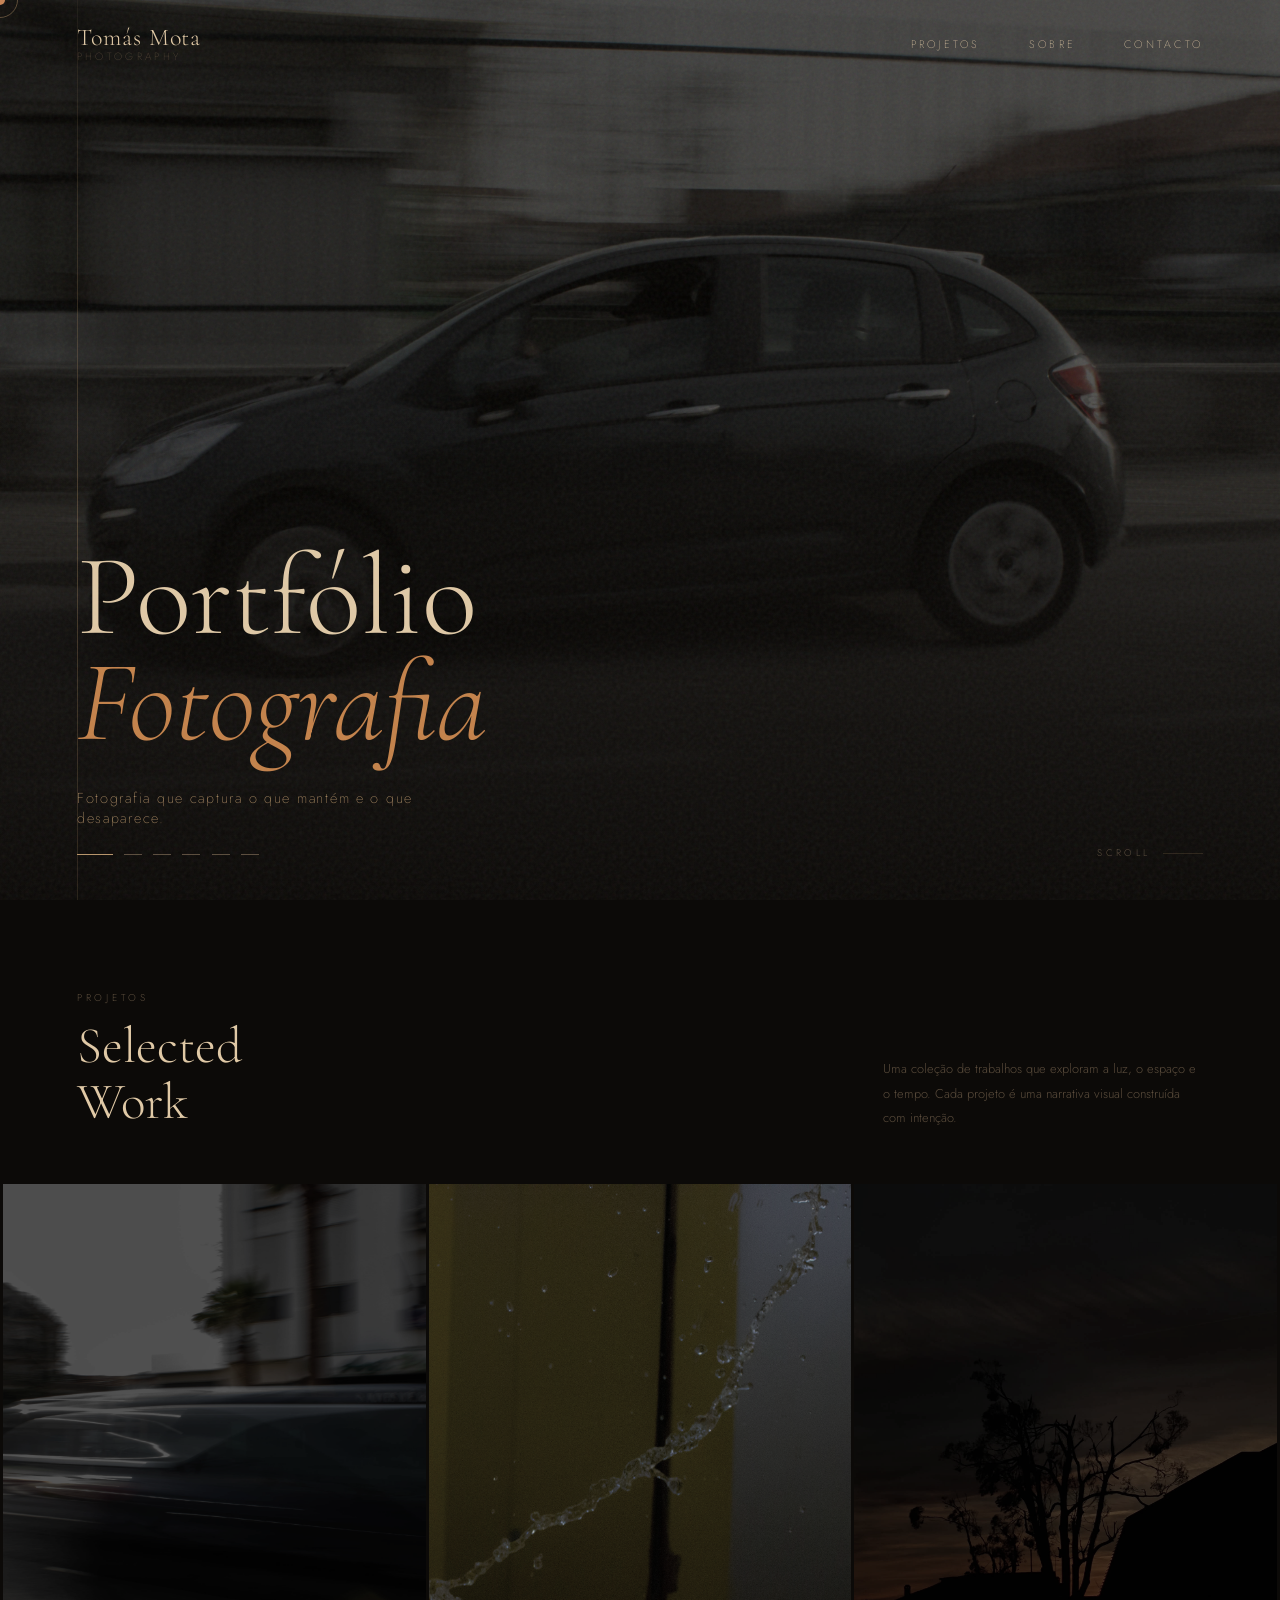
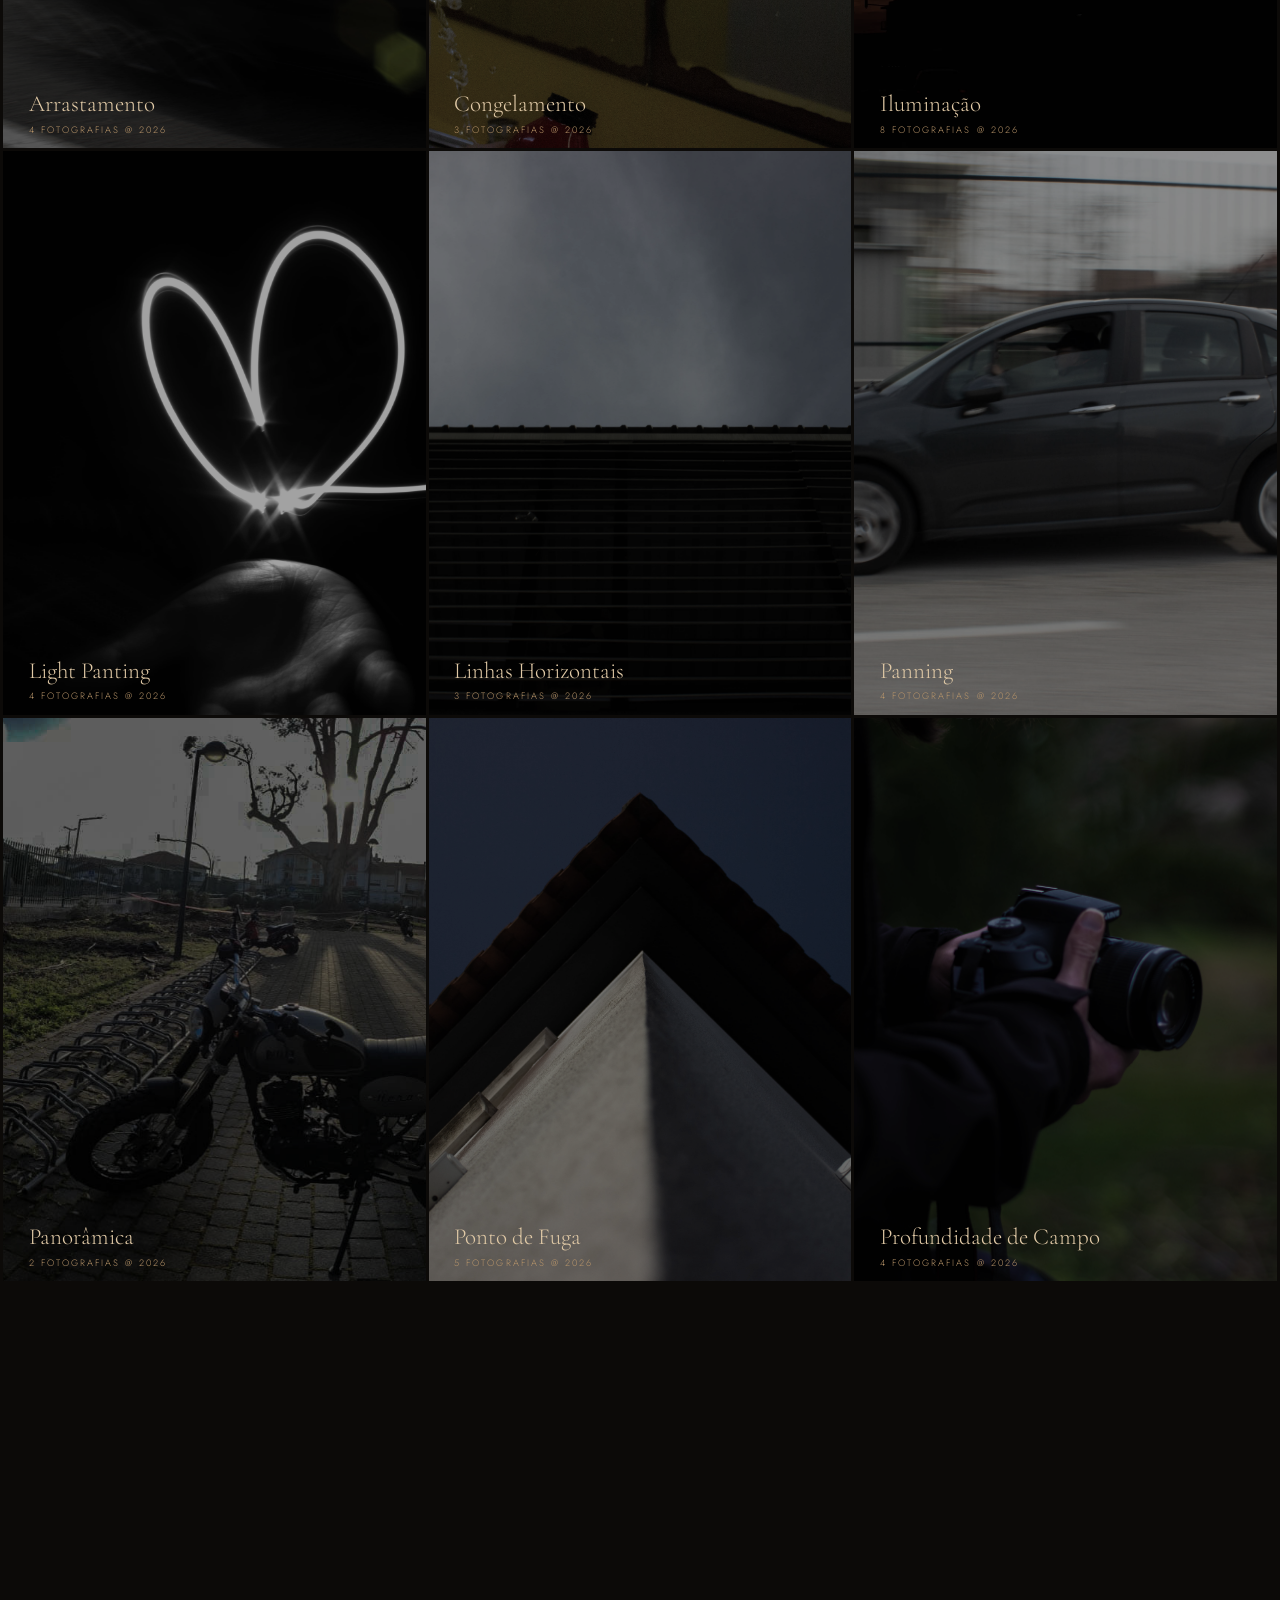
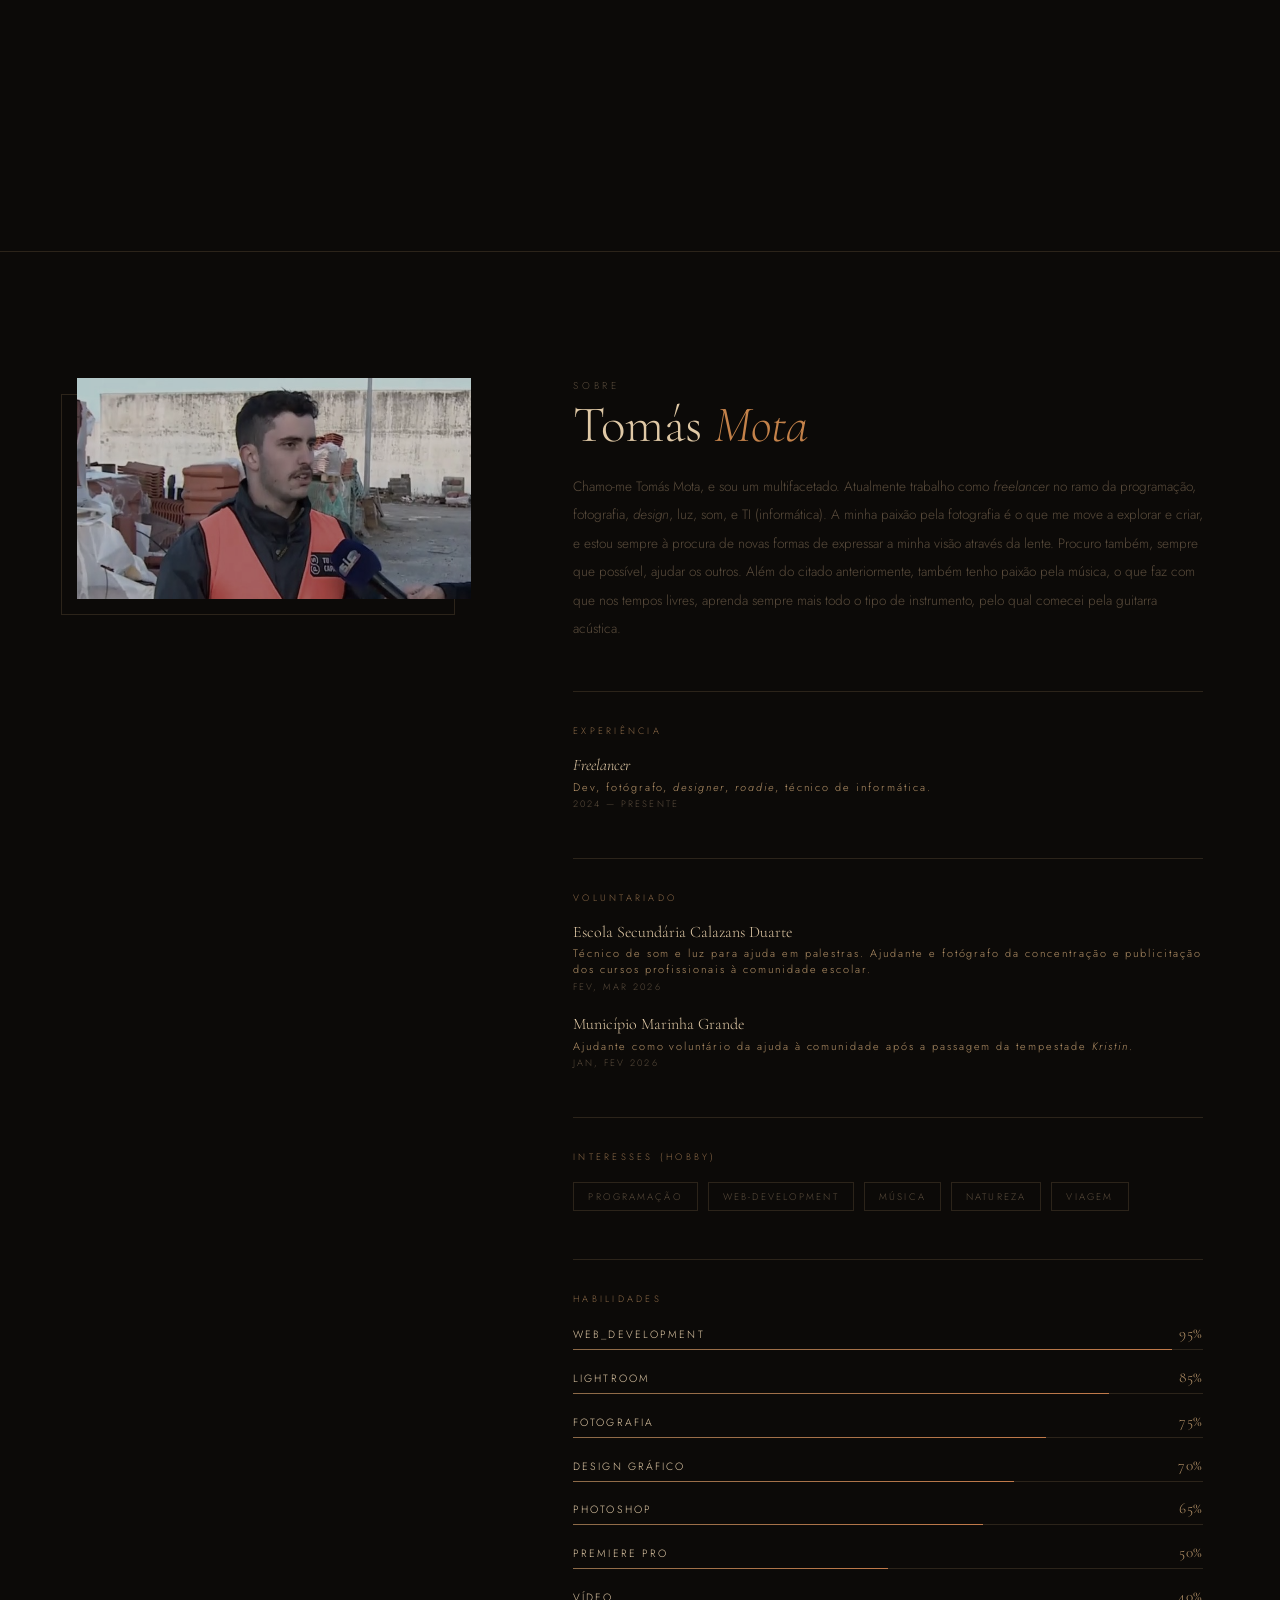
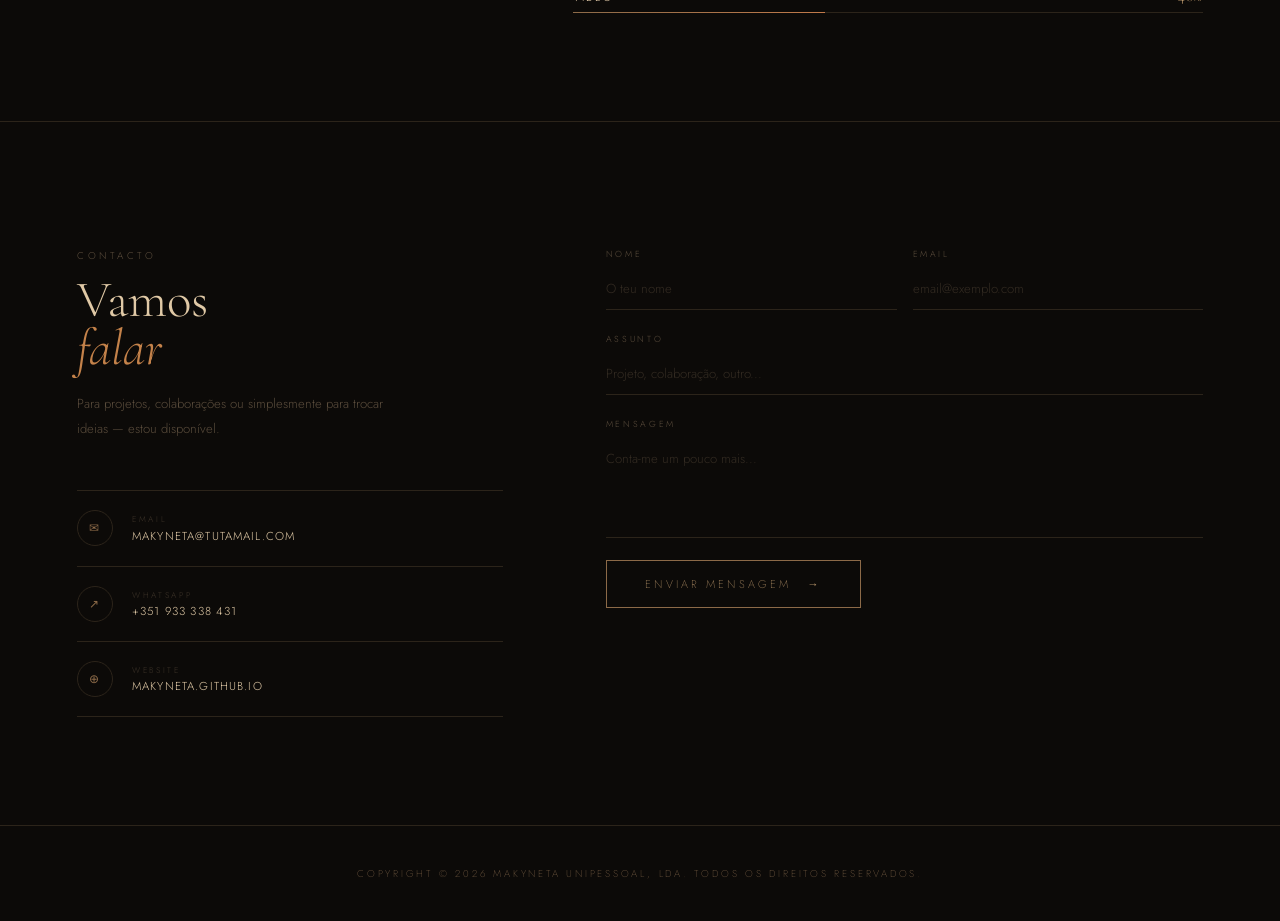
==== commit 78eb7cd2: "04MAR26" ====
--- a/index.html
+++ b/index.html
@@ -6,233 +6,7 @@
   <title>Makyneta by Tomás Mota</title>
   <link rel="icon" href="/favicon.png" type="image/png">
   <link rel="preconnect" href="https://fonts.googleapis.com">
-  <link href="https://fonts.googleapis.com/css2?family=Cormorant+Garamond:ital,wght@0,300;0,400;1,300;1,400&family=Jost:wght@200;300;400&display=swap" rel="stylesheet">
-  <style>
-    *, *::before, *::after { margin:0; padding:0; box-sizing:border-box; }
-    :root {
-      --bg:         #0c0a08;
-      --bg2:        #100e0b;
-      --bg3:        #1a1610;
-      --border:     #2c241a;
-      --clay:       #b8956a;
-      --terracotta: #c17a4a;
-      --earth:      #8c6a48;
-      --smoke:      #5a4c3c;
-      --sand-light: #e0c9a6;
-      --accent:     #c4824a;
-    }
-    html { scroll-behavior: smooth; }
-    body {
-      background: var(--bg);
-      color: var(--sand-light);
-      font-family: 'Jost', sans-serif;
-      font-weight: 300;
-      overflow-x: hidden;
-      cursor: none;
-    }
-    /* ── CURSOR ── */
-    .cursor      { position:fixed;width:10px;height:10px;background:var(--terracotta);border-radius:50%;pointer-events:none;z-index:99999;transform:translate(-50%,-50%);transition:width .3s,height .3s;mix-blend-mode:screen; }
-    .cursor-ring { position:fixed;width:36px;height:36px;border:1px solid var(--clay);border-radius:50%;pointer-events:none;z-index:99998;transform:translate(-50%,-50%);transition:width .3s,height .3s;opacity:.45; }
-    /* ── GRAIN ── */
-    body::before { content:'';position:fixed;inset:0;background-image:url("data:image/svg+xml,%3Csvg viewBox='0 0 256 256' xmlns='http://www.w3.org/2000/svg'%3E%3Cfilter id='n'%3E%3CfeTurbulence type='fractalNoise' baseFrequency='0.9' numOctaves='4' stitchTiles='stitch'/%3E%3C/filter%3E%3Crect width='100%25' height='100%25' filter='url(%23n)'/%3E%3C/svg%3E");opacity:.06;pointer-events:none;z-index:9990; }
-    /* ═══ HEADER */
-    .site-header {
-      position:fixed; top:0; left:0; right:0; z-index:9991;
-      display:flex; align-items:center; justify-content:space-between;
-      padding:1.6rem 6vw; background:transparent;
-      transition:background .5s ease, padding .4s ease;
-    }
-    .site-header.scrolled {
-      background:rgba(10,8,6,.90);
-      backdrop-filter:blur(16px); -webkit-backdrop-filter:blur(16px);
-      padding:1.1rem 6vw; border-bottom:1px solid rgba(44,36,26,.5);
-    }
-    .site-logo { display:flex;flex-direction:column;text-decoration:none;line-height:1;gap:.15rem; }
-    .logo-main { font-family:'Cormorant Garamond',serif;font-weight:300;font-size:clamp(1.1rem,2vw,1.5rem);color:#e0c9a6;letter-spacing:.04em;transition:color .3s; }
-    .logo-sub  { font-family:'Jost',sans-serif;font-weight:200;font-size:clamp(.52rem,.9vw,.65rem);letter-spacing:.32em;text-transform:uppercase;color:#5a4c3c;transition:color .3s; }
-    .site-logo:hover .logo-main { color:#c17a4a; }
-    .site-logo:hover .logo-sub  { color:#b8956a; }
-    .site-nav { display:flex;align-items:center;gap:3rem; }
-    .nav-link {
-      font-family:'Jost',sans-serif;font-weight:200;font-size:.68rem;
-      letter-spacing:.3em;text-transform:uppercase;text-decoration:none;
-      color:#e0c9a6;position:relative;transition:color .3s;cursor:none;
-    }
-    .nav-link::after { content:'';position:absolute;bottom:-3px;left:0;width:0;height:1px;background:#b8956a;transition:width .35s cubic-bezier(.76,0,.24,1); }
-    .nav-link:hover, .nav-link.active        { color:#c17a4a; }
-    .nav-link:hover::after, .nav-link.active::after { width:100%; }
-    .nav-toggle { display:none;flex-direction:column;gap:5px;background:none;border:none;cursor:none;padding:4px; }
-    .nav-toggle span { display:block;width:22px;height:1px;background:#5a4c3c;transition:transform .35s ease,background .3s; }
-    .nav-toggle:hover span { background:#b8956a; }
-    .nav-toggle.open span:nth-child(1) { transform:translateY(6px) rotate(45deg); }
-    .nav-toggle.open span:nth-child(2) { transform:translateY(-6px) rotate(-45deg); }
-    /* ═══ HERO */
-    .hero { min-height:100vh;display:flex;flex-direction:column;justify-content:flex-end;padding:0 6vw 8vh;position:relative;overflow:hidden; }
-    .hero-slides { position:absolute;inset:0;z-index:0; }
-    .hero-slide  { position:absolute;inset:0;background-size:cover;background-position:center;opacity:0;transform:scale(1.04);transition:opacity 1.6s cubic-bezier(.4,0,.2,1),transform 7s cubic-bezier(.25,.46,.45,.94);filter:saturate(.45) brightness(.52); }
-    .hero-slide.active { opacity:1;transform:scale(1); }
-    .hero-grain { position:absolute;inset:0;z-index:1;pointer-events:none;background-image:url("data:image/svg+xml,%3Csvg viewBox='0 0 512 512' xmlns='http://www.w3.org/2000/svg'%3E%3Cfilter id='g'%3E%3CfeTurbulence type='fractalNoise' baseFrequency='0.75' numOctaves='4' stitchTiles='stitch'/%3E%3C/filter%3E%3Crect width='100%25' height='100%25' filter='url(%23g)'/%3E%3C/svg%3E");opacity:.12;mix-blend-mode:overlay; }
-    .hero-dark  { position:absolute;inset:0;z-index:2;background:rgba(8,5,2,.42); }
-    .hero-fade  { position:absolute;bottom:0;left:0;right:0;height:55%;z-index:3;background:linear-gradient(to bottom,transparent 0%,rgba(12,10,8,.5) 35%,rgba(12,10,8,.82) 65%,#0c0a08 100%); }
-    .hero-vline { position:absolute;top:-20%;width:1px;height:160%;background:linear-gradient(to bottom,transparent,var(--clay),transparent);z-index:4;opacity:0;animation:vfade 2.5s ease forwards; }
-    .hero-vline:nth-child(1) { right:14%;animation-delay:.8s; }
-    .hero-vline:nth-child(2) { right:30%;animation-delay:1.1s; }
-    @keyframes vfade { to { opacity:.18; } }
-    .hero-title { position:relative;z-index:5;font-family:'Cormorant Garamond',serif;font-weight:300;font-size:clamp(3.5rem,9vw,9rem);line-height:.92;color:var(--sand-light);opacity:0;animation:fadeUp 1.1s .6s ease forwards; }
-    .hero-title em { font-style:italic;color:var(--accent); }
-    .hero-sub   { position:relative;z-index:5;margin-top:2rem;font-weight:200;font-size:clamp(.72rem,1.3vw,.9rem);letter-spacing:.12em;color:var(--clay);max-width:340px;opacity:0;animation:fadeUp 1s .9s ease forwards; }
-    .hero-dots { position:absolute;bottom:2.8rem;left:6vw;z-index:5;display:flex;gap:.7rem;align-items:center;opacity:0;animation:fadeIn 1s 1.6s ease forwards; }
-    .hero-dot  { width:18px;height:1px;background:var(--smoke);transition:width .4s ease,background .4s ease;cursor:none; }
-    .hero-dot.active { width:36px;background:var(--clay); }
-    .hero-scroll { position:absolute;bottom:2.5rem;right:6vw;z-index:5;display:flex;align-items:center;gap:.8rem;font-size:.6rem;letter-spacing:.35em;text-transform:uppercase;color:var(--smoke);opacity:0;animation:fadeIn 1s 1.4s ease forwards; }
-    .hero-scroll-line { display:block;width:40px;height:1px;background:var(--border);position:relative;overflow:hidden; }
-    .hero-scroll-line::after { content:'';position:absolute;left:-100%;top:0;width:100%;height:100%;background:var(--terracotta);animation:lineSlide 2s 1.6s ease-in-out infinite; }
-    @keyframes lineSlide { 0%{left:-100%} 50%{left:0%} 100%{left:100%} }
-    /* ═══ SECTION SHARED */
-    .section-intro { padding:10vh 6vw 6vh;display:flex;justify-content:space-between;align-items:flex-end;gap:2rem;flex-wrap:wrap; }
-    .section-label { font-size:.62rem;letter-spacing:.38em;text-transform:uppercase;color:var(--smoke);margin-bottom:.8rem; }
-    .section-title { font-family:'Cormorant Garamond',serif;font-weight:300;font-size:clamp(2rem,4vw,3.2rem);color:var(--sand-light);line-height:1.1; }
-    .section-desc  { max-width:320px;font-size:.8rem;line-height:1.9;color:var(--smoke);font-weight:300; }
-    /* ═══ PROJECTS GRID */
-    .projects-grid { display:grid;grid-template-columns:repeat(3,1fr);gap:3px;padding:0 3px 3px; }
-    .project-card  { position:relative;overflow:hidden;background:var(--bg3);cursor:none;display:block;text-decoration:none;color:inherit;aspect-ratio:3/4; }
-    .project-img   { width:100%;height:100%;object-fit:cover;display:block;transition:transform .9s cubic-bezier(.25,.46,.45,.94),filter .6s ease;filter:saturate(.55) brightness(.65); }
-    .project-card:hover .project-img { transform:scale(1.06);filter:saturate(.8) brightness(.82); }
-    .project-overlay { position:absolute;inset:0;background:linear-gradient(to top,rgba(6,4,2,.92) 0%,rgba(6,4,2,.1) 55%,transparent 100%);opacity:0;transition:opacity .5s ease; }
-    .project-card:hover .project-overlay { opacity:1; }
-    .project-info  { position:absolute;bottom:0;left:0;right:0;padding:1.4rem 1.6rem;transform:translateY(10px);transition:transform .5s ease; }
-    .project-card:hover .project-info { transform:translateY(0); }
-    .project-name  { font-family:'Cormorant Garamond',serif;font-size:clamp(1.1rem,1.8vw,1.7rem);font-weight:300;color:var(--sand-light);line-height:1.15; }
-    .project-tag   { font-size:.58rem;letter-spacing:.22em;color:var(--clay);margin-top:.3rem;text-transform:uppercase; }
-    .project-arrow { position:absolute;top:1.2rem;right:1.4rem;width:30px;height:30px;border:1px solid rgba(184,149,106,.3);border-radius:50%;display:flex;align-items:center;justify-content:center;opacity:0;transform:scale(.8) rotate(-45deg);transition:opacity .4s,transform .4s;color:var(--clay);font-size:.75rem; }
-    .project-card:hover .project-arrow { opacity:1;transform:scale(1) rotate(0deg); }
-    /* ═══ SOBRE */
-    .about-section {
-      padding:14vh 6vw 12vh;
-      border-top:1px solid var(--border);
-      display:grid;
-      grid-template-columns:1fr 1.6fr;
-      gap:8vw;
-      align-items:start;
-    }
-    .about-photo-wrap { position:relative; }
-    .about-photo-wrap img { width:100%;display:block;filter:saturate(.6) brightness(.8);transition:filter .6s ease; }
-    .about-photo-wrap:hover img { filter:saturate(.75) brightness(.88); }
-    .about-photo-wrap::before {
-      content:'';position:absolute;
-      top:16px; left:-16px; right:16px; bottom:-16px;
-      border:1px solid var(--border);pointer-events:none;z-index:-1;
-    }
-    .about-content { display:flex;flex-direction:column;gap:3rem; }
-    .about-eyebrow { font-size:.62rem;letter-spacing:.38em;text-transform:uppercase;color:var(--smoke); }
-    .about-name { font-family:'Cormorant Garamond',serif;font-weight:300;font-size:clamp(2.2rem,4vw,3.5rem);line-height:.95;color:var(--sand-light);margin-top:.5rem; }
-    .about-name em { font-style:italic;color:var(--accent); }
-    .about-bio { font-size:.85rem;line-height:2.1;color:var(--smoke); }
-    .about-block       { padding-top:2rem;border-top:1px solid var(--border); }
-    .about-block-label { font-size:.58rem;letter-spacing:.35em;text-transform:uppercase;color:var(--earth);margin-bottom:1.2rem; }
-    .exp-list   { display:flex;flex-direction:column;gap:1.4rem; }
-    .exp-role   { font-family:'Cormorant Garamond',serif;font-size:1rem;font-weight:300;color:var(--sand-light);line-height:1.2; }
-    .exp-place  { font-size:.68rem;letter-spacing:.18em;color:var(--clay);margin-top:.2rem; }
-    .exp-period { font-size:.58rem;letter-spacing:.22em;color:var(--smoke);margin-top:.15rem;text-transform:uppercase; }
-    .hobbies-list { display:flex;flex-wrap:wrap;gap:.6rem; }
-    .hobby-tag { font-size:.6rem;letter-spacing:.22em;text-transform:uppercase;border:1px solid var(--border);color:var(--smoke);padding:.4rem .9rem;transition:border-color .3s,color .3s; }
-    .hobby-tag:hover { border-color:var(--earth);color:var(--clay); }
-    /* ── SKILLS */
-    .skills-list { display:flex;flex-direction:column;gap:1.1rem; }
-    .skill-row   { display:flex;flex-direction:column;gap:.45rem; }
-    .skill-head  { display:flex;justify-content:space-between;align-items:baseline; }
-    .skill-name  { font-size:.66rem;letter-spacing:.2em;text-transform:uppercase;color:var(--sand-light); }
-    .skill-pct   { font-family:'Cormorant Garamond',serif;font-size:.95rem;font-weight:300;color:var(--clay);letter-spacing:.05em; }
-    .skill-track { height:1px;background:var(--border);position:relative;overflow:hidden; }
-    .skill-fill  { position:absolute;left:0;top:0;bottom:0;background:linear-gradient(to right,var(--earth),var(--terracotta));width:0%;transition:width .9s cubic-bezier(.25,.46,.45,.94); }
-    /* ═══ CONTACTO */
-    .contact-section {
-      padding:14vh 6vw 12vh;
-      border-top:1px solid var(--border);
-      display:grid;
-      grid-template-columns:1fr 1.4fr;
-      gap:8vw;
-      align-items:start;
-    }
-    .contact-left { display:flex;flex-direction:column;gap:3rem; }
-    .contact-title { font-family:'Cormorant Garamond',serif;font-weight:300;font-size:clamp(2.2rem,4vw,3.5rem);line-height:.95;color:var(--sand-light); }
-    .contact-title em { font-style:italic;color:var(--accent); }
-    .contact-subtitle { font-size:.82rem;line-height:1.9;color:var(--smoke);max-width:340px; }
-    .contact-links { display:flex;flex-direction:column;gap:0; }
-    .contact-link {
-      display:flex;align-items:center;gap:1.2rem;
-      text-decoration:none;color:var(--smoke);
-      font-size:.72rem;letter-spacing:.2em;text-transform:uppercase;
-      transition:color .3s;cursor:none;
-      padding:1.2rem 0;border-bottom:1px solid var(--border);
-    }
-    .contact-link:first-child { border-top:1px solid var(--border); }
-    .contact-link:hover { color:var(--clay); }
-    .contact-link-icon { width:36px;height:36px;border:1px solid var(--border);border-radius:50%;display:flex;align-items:center;justify-content:center;font-size:.75rem;color:var(--earth);flex-shrink:0;transition:border-color .3s,color .3s; }
-    .contact-link:hover .contact-link-icon { border-color:var(--clay);color:var(--clay); }
-    .contact-link-text  { display:flex;flex-direction:column;gap:.15rem; }
-    .contact-link-label { font-size:.52rem;letter-spacing:.32em;color:var(--smoke);opacity:.6; }
-    .contact-link-val   { color:var(--sand-light);font-size:.72rem;letter-spacing:.1em; }
-    .contact-form { display:flex;flex-direction:column;gap:1.4rem; }
-    .form-row     { display:grid;grid-template-columns:1fr 1fr;gap:1rem; }
-    .form-group   { display:flex;flex-direction:column;gap:.5rem; }
-    .form-label   { font-size:.55rem;letter-spacing:.3em;text-transform:uppercase;color:var(--smoke); }
-    .form-input, .form-textarea {
-      background:transparent;border:none;border-bottom:1px solid var(--border);
-      color:var(--sand-light);font-family:'Jost',sans-serif;font-weight:300;font-size:.82rem;
-      padding:.7rem 0;outline:none;transition:border-color .3s;width:100%;
-    }
-    .form-input:focus, .form-textarea:focus { border-bottom-color:var(--clay); }
-    .form-input::placeholder, .form-textarea::placeholder { color:var(--smoke);opacity:.5; }
-    .form-textarea { resize:none;height:100px; }
-    .form-submit {
-      display:inline-flex;align-items:center;gap:1rem;padding:.95rem 2.4rem;
-      border:1px solid var(--earth);background:transparent;color:var(--clay);
-      font-family:'Jost',sans-serif;font-weight:200;font-size:.7rem;
-      letter-spacing:.28em;text-transform:uppercase;
-      position:relative;overflow:hidden;transition:color .4s;cursor:none;align-self:flex-start;
-    }
-    .form-submit::before { content:'';position:absolute;inset:0;background:var(--earth);transform:translateX(-100%);transition:transform .4s cubic-bezier(.76,0,.24,1); }
-    .form-submit:hover::before { transform:translateX(0); }
-    .form-submit:hover { color:var(--sand-light); }
-    .form-submit span  { position:relative;z-index:1; }
-    .form-feedback { font-size:.72rem;letter-spacing:.15em;padding:.8rem 0;display:none; }
-    .form-feedback.success { color:var(--clay);display:block; }
-    .form-feedback.error   { color:var(--terracotta);display:block; }
-    /* ═══ FOOTER */
-    .site-footer { position:relative;z-index:9991;padding:2.5rem 6vw;border-top:1px solid #2c241a;display:flex;align-items:center;justify-content:center; }
-    .footer-copy, .footer-copy a { font-family:'Jost',sans-serif;font-weight:200;font-size:.62rem;letter-spacing:.28em;text-transform:uppercase;color:#82674b;transition:color .10s; }
-    .footer-copy a:hover { color:#c17a4a;text-decoration:underline; }
-    /* ── ANIMATIONS */
-    @keyframes fadeUp { from{opacity:0;transform:translateY(24px)} to{opacity:1;transform:translateY(0)} }
-    @keyframes fadeIn { from{opacity:0} to{opacity:1} }
-    .reveal { opacity:0;transform:translateY(28px);transition:opacity .85s ease,transform .85s ease; }
-    .reveal.visible { opacity:1;transform:translateY(0); }
-    /* ── RESPONSIVE */
-    @media(max-width:900px){
-      .about-section   { grid-template-columns:1fr; }
-      .contact-section { grid-template-columns:1fr; }
-      .about-photo-wrap::before { display:none; }
-      .about-photo-wrap img { max-height:60vw;object-fit:cover; }
-    }
-    @media(max-width:768px){
-      .projects-grid { grid-template-columns:1fr 1fr; }
-      .project-overlay { opacity:1; }
-      .project-info    { transform:translateY(0); }
-      .project-arrow   { opacity:1;transform:scale(1); }
-      .form-row { grid-template-columns:1fr; }
-      .nav-toggle { display:flex; }
-      .site-nav {
-        position:fixed;inset:0;background:rgba(10,8,6,.97);backdrop-filter:blur(20px);
-        flex-direction:column;justify-content:center;align-items:center;
-        gap:2.5rem;opacity:0;pointer-events:none;transition:opacity .4s ease;z-index:9992;
-      }
-      .site-nav.open { opacity:1;pointer-events:all; }
-      .nav-link   { font-size:.8rem;letter-spacing:.35em; }
-      .nav-toggle { position:relative;z-index:9993; }
-    }
-    @media(max-width:480px){ .projects-grid { grid-template-columns:1fr; } }
-  </style>
+  <link rel="stylesheet" href="assets/styles/main.css" />
 </head>
 <body>
   <div class="cursor"      id="cursor"></div>
--- a/assets/styles/main.css
+++ b/assets/styles/main.css
@@ -0,0 +1,1071 @@
+@import url('https://fonts.googleapis.com/css2?family=Cormorant+Garamond:ital,wght@0,300;0,400;1,300;1,400&family=Jost:wght@200;300;400&display=swap');
+
+*,
+*::before,
+*::after {
+    margin: 0;
+    padding: 0;
+    box-sizing: border-box;
+}
+
+:root {
+    --bg: #0c0a08;
+    --bg2: #100e0b;
+    --bg3: #1a1610;
+    --border: #2c241a;
+    --clay: #b8956a;
+    --terracotta: #c17a4a;
+    --earth: #8c6a48;
+    --smoke: #5a4c3c;
+    --sand-light: #e0c9a6;
+    --accent: #c4824a;
+}
+
+html {
+    scroll-behavior: smooth;
+}
+
+body {
+    background: var(--bg);
+    color: var(--sand-light);
+    font-family: 'Jost', sans-serif;
+    font-weight: 300;
+    overflow-x: hidden;
+    cursor: none;
+}
+
+/* ── CURSOR ── */
+.cursor {
+    position: fixed;
+    width: 10px;
+    height: 10px;
+    background: var(--terracotta);
+    border-radius: 50%;
+    pointer-events: none;
+    z-index: 99999;
+    transform: translate(-50%, -50%);
+    transition: width .3s, height .3s;
+    mix-blend-mode: screen;
+}
+
+.cursor-ring {
+    position: fixed;
+    width: 36px;
+    height: 36px;
+    border: 1px solid var(--clay);
+    border-radius: 50%;
+    pointer-events: none;
+    z-index: 99998;
+    transform: translate(-50%, -50%);
+    transition: width .3s, height .3s;
+    opacity: .45;
+}
+
+/* ── GRAIN ── */
+body::before {
+    content: '';
+    position: fixed;
+    inset: 0;
+    background-image: url("data:image/svg+xml,%3Csvg viewBox='0 0 256 256' xmlns='http://www.w3.org/2000/svg'%3E%3Cfilter id='n'%3E%3CfeTurbulence type='fractalNoise' baseFrequency='0.9' numOctaves='4' stitchTiles='stitch'/%3E%3C/filter%3E%3Crect width='100%25' height='100%25' filter='url(%23n)'/%3E%3C/svg%3E");
+    opacity: .06;
+    pointer-events: none;
+    z-index: 9990;
+}
+
+/* ═══ HEADER */
+.site-header {
+    position: fixed;
+    top: 0;
+    left: 0;
+    right: 0;
+    z-index: 9991;
+    display: flex;
+    align-items: center;
+    justify-content: space-between;
+    padding: 1.6rem 6vw;
+    background: transparent;
+    transition: background .5s ease, padding .4s ease;
+}
+
+.site-header.scrolled {
+    background: rgba(10, 8, 6, .90);
+    backdrop-filter: blur(16px);
+    -webkit-backdrop-filter: blur(16px);
+    padding: 1.1rem 6vw;
+    border-bottom: 1px solid rgba(44, 36, 26, .5);
+}
+
+.site-logo {
+    display: flex;
+    flex-direction: column;
+    text-decoration: none;
+    line-height: 1;
+    gap: .15rem;
+}
+
+.logo-main {
+    font-family: 'Cormorant Garamond', serif;
+    font-weight: 300;
+    font-size: clamp(1.1rem, 2vw, 1.5rem);
+    color: #e0c9a6;
+    letter-spacing: .04em;
+    transition: color .3s;
+}
+
+.logo-sub {
+    font-family: 'Jost', sans-serif;
+    font-weight: 200;
+    font-size: clamp(.52rem, .9vw, .65rem);
+    letter-spacing: .32em;
+    text-transform: uppercase;
+    color: #5a4c3c;
+    transition: color .3s;
+}
+
+.site-logo:hover .logo-main {
+    color: #c17a4a;
+}
+
+.site-logo:hover .logo-sub {
+    color: #b8956a;
+}
+
+.site-nav {
+    display: flex;
+    align-items: center;
+    gap: 3rem;
+}
+
+.nav-link {
+    font-family: 'Jost', sans-serif;
+    font-weight: 200;
+    font-size: .68rem;
+    letter-spacing: .3em;
+    text-transform: uppercase;
+    text-decoration: none;
+    color: #e0c9a6;
+    position: relative;
+    transition: color .3s;
+    cursor: none;
+}
+
+.nav-link::after {
+    content: '';
+    position: absolute;
+    bottom: -3px;
+    left: 0;
+    width: 0;
+    height: 1px;
+    background: #b8956a;
+    transition: width .35s cubic-bezier(.76, 0, .24, 1);
+}
+
+.nav-link:hover,
+.nav-link.active {
+    color: #c17a4a;
+}
+
+.nav-link:hover::after,
+.nav-link.active::after {
+    width: 100%;
+}
+
+.nav-toggle {
+    display: none;
+    flex-direction: column;
+    gap: 5px;
+    background: none;
+    border: none;
+    cursor: none;
+    padding: 4px;
+}
+
+.nav-toggle span {
+    display: block;
+    width: 22px;
+    height: 1px;
+    background: #5a4c3c;
+    transition: transform .35s ease, background .3s;
+}
+
+.nav-toggle:hover span {
+    background: #b8956a;
+}
+
+.nav-toggle.open span:nth-child(1) {
+    transform: translateY(6px) rotate(45deg);
+}
+
+.nav-toggle.open span:nth-child(2) {
+    transform: translateY(-6px) rotate(-45deg);
+}
+
+/* ═══ HERO */
+.hero {
+    min-height: 100vh;
+    display: flex;
+    flex-direction: column;
+    justify-content: flex-end;
+    padding: 0 6vw 8vh;
+    position: relative;
+    overflow: hidden;
+}
+
+.hero-slides {
+    position: absolute;
+    inset: 0;
+    z-index: 0;
+}
+
+.hero-slide {
+    position: absolute;
+    inset: 0;
+    background-size: cover;
+    background-position: center;
+    opacity: 0;
+    transform: scale(1.04);
+    transition: opacity 1.6s cubic-bezier(.4, 0, .2, 1), transform 7s cubic-bezier(.25, .46, .45, .94);
+    filter: saturate(.45) brightness(.52);
+}
+
+.hero-slide.active {
+    opacity: 1;
+    transform: scale(1);
+}
+
+.hero-grain {
+    position: absolute;
+    inset: 0;
+    z-index: 1;
+    pointer-events: none;
+    background-image: url("data:image/svg+xml,%3Csvg viewBox='0 0 512 512' xmlns='http://www.w3.org/2000/svg'%3E%3Cfilter id='g'%3E%3CfeTurbulence type='fractalNoise' baseFrequency='0.75' numOctaves='4' stitchTiles='stitch'/%3E%3C/filter%3E%3Crect width='100%25' height='100%25' filter='url(%23g)'/%3E%3C/svg%3E");
+    opacity: .12;
+    mix-blend-mode: overlay;
+}
+
+.hero-dark {
+    position: absolute;
+    inset: 0;
+    z-index: 2;
+    background: rgba(8, 5, 2, .42);
+}
+
+.hero-fade {
+    position: absolute;
+    bottom: 0;
+    left: 0;
+    right: 0;
+    height: 55%;
+    z-index: 3;
+    background: linear-gradient(to bottom, transparent 0%, rgba(12, 10, 8, .5) 35%, rgba(12, 10, 8, .82) 65%, #0c0a08 100%);
+}
+
+.hero-vline {
+    position: absolute;
+    top: -20%;
+    width: 1px;
+    height: 160%;
+    background: linear-gradient(to bottom, transparent, var(--clay), transparent);
+    z-index: 4;
+    opacity: 0;
+    animation: vfade 2.5s ease forwards;
+}
+
+.hero-vline:nth-child(1) {
+    right: 14%;
+    animation-delay: .8s;
+}
+
+.hero-vline:nth-child(2) {
+    right: 30%;
+    animation-delay: 1.1s;
+}
+
+@keyframes vfade {
+    to {
+        opacity: .18;
+    }
+}
+
+.hero-title {
+    position: relative;
+    z-index: 5;
+    font-family: 'Cormorant Garamond', serif;
+    font-weight: 300;
+    font-size: clamp(3.5rem, 9vw, 9rem);
+    line-height: .92;
+    color: var(--sand-light);
+    opacity: 0;
+    animation: fadeUp 1.1s .6s ease forwards;
+}
+
+.hero-title em {
+    font-style: italic;
+    color: var(--accent);
+}
+
+.hero-sub {
+    position: relative;
+    z-index: 5;
+    margin-top: 2rem;
+    font-weight: 200;
+    font-size: clamp(.72rem, 1.3vw, .9rem);
+    letter-spacing: .12em;
+    color: var(--clay);
+    max-width: 340px;
+    opacity: 0;
+    animation: fadeUp 1s .9s ease forwards;
+}
+
+.hero-dots {
+    position: absolute;
+    bottom: 2.8rem;
+    left: 6vw;
+    z-index: 5;
+    display: flex;
+    gap: .7rem;
+    align-items: center;
+    opacity: 0;
+    animation: fadeIn 1s 1.6s ease forwards;
+}
+
+.hero-dot {
+    width: 18px;
+    height: 1px;
+    background: var(--smoke);
+    transition: width .4s ease, background .4s ease;
+    cursor: none;
+}
+
+.hero-dot.active {
+    width: 36px;
+    background: var(--clay);
+}
+
+.hero-scroll {
+    position: absolute;
+    bottom: 2.5rem;
+    right: 6vw;
+    z-index: 5;
+    display: flex;
+    align-items: center;
+    gap: .8rem;
+    font-size: .6rem;
+    letter-spacing: .35em;
+    text-transform: uppercase;
+    color: var(--smoke);
+    opacity: 0;
+    animation: fadeIn 1s 1.4s ease forwards;
+}
+
+.hero-scroll-line {
+    display: block;
+    width: 40px;
+    height: 1px;
+    background: var(--border);
+    position: relative;
+    overflow: hidden;
+}
+
+.hero-scroll-line::after {
+    content: '';
+    position: absolute;
+    left: -100%;
+    top: 0;
+    width: 100%;
+    height: 100%;
+    background: var(--terracotta);
+    animation: lineSlide 2s 1.6s ease-in-out infinite;
+}
+
+@keyframes lineSlide {
+    0% {
+        left: -100%
+    }
+
+    50% {
+        left: 0%
+    }
+
+    100% {
+        left: 100%
+    }
+}
+
+/* ═══ SECTION SHARED */
+.section-intro {
+    padding: 10vh 6vw 6vh;
+    display: flex;
+    justify-content: space-between;
+    align-items: flex-end;
+    gap: 2rem;
+    flex-wrap: wrap;
+}
+
+.section-label {
+    font-size: .62rem;
+    letter-spacing: .38em;
+    text-transform: uppercase;
+    color: var(--smoke);
+    margin-bottom: .8rem;
+}
+
+.section-title {
+    font-family: 'Cormorant Garamond', serif;
+    font-weight: 300;
+    font-size: clamp(2rem, 4vw, 3.2rem);
+    color: var(--sand-light);
+    line-height: 1.1;
+}
+
+.section-desc {
+    max-width: 320px;
+    font-size: .8rem;
+    line-height: 1.9;
+    color: var(--smoke);
+    font-weight: 300;
+}
+
+/* ═══ PROJECTS GRID */
+.projects-grid {
+    display: grid;
+    grid-template-columns: repeat(3, 1fr);
+    gap: 3px;
+    padding: 0 3px 3px;
+}
+
+.project-card {
+    position: relative;
+    overflow: hidden;
+    background: var(--bg3);
+    cursor: none;
+    display: block;
+    text-decoration: none;
+    color: inherit;
+    aspect-ratio: 3/4;
+}
+
+.project-img {
+    width: 100%;
+    height: 100%;
+    object-fit: cover;
+    display: block;
+    transition: transform .9s cubic-bezier(.25, .46, .45, .94), filter .6s ease;
+    filter: saturate(.55) brightness(.65);
+}
+
+.project-card:hover .project-img {
+    transform: scale(1.06);
+    filter: saturate(.8) brightness(.82);
+}
+
+.project-overlay {
+    position: absolute;
+    inset: 0;
+    background: linear-gradient(to top, rgba(6, 4, 2, .92) 0%, rgba(6, 4, 2, .1) 55%, transparent 100%);
+    opacity: 0;
+    transition: opacity .5s ease;
+}
+
+.project-card:hover .project-overlay {
+    opacity: 1;
+}
+
+.project-info {
+    position: absolute;
+    bottom: 0;
+    left: 0;
+    right: 0;
+    padding: 1.4rem 1.6rem;
+    transform: translateY(10px);
+    transition: transform .5s ease;
+}
+
+.project-card:hover .project-info {
+    transform: translateY(0);
+}
+
+.project-name {
+    font-family: 'Cormorant Garamond', serif;
+    font-size: clamp(1.1rem, 1.8vw, 1.7rem);
+    font-weight: 300;
+    color: var(--sand-light);
+    line-height: 1.15;
+}
+
+.project-tag {
+    font-size: .58rem;
+    letter-spacing: .22em;
+    color: var(--clay);
+    margin-top: .3rem;
+    text-transform: uppercase;
+}
+
+.project-arrow {
+    position: absolute;
+    top: 1.2rem;
+    right: 1.4rem;
+    width: 30px;
+    height: 30px;
+    border: 1px solid rgba(184, 149, 106, .3);
+    border-radius: 50%;
+    display: flex;
+    align-items: center;
+    justify-content: center;
+    opacity: 0;
+    transform: scale(.8) rotate(-45deg);
+    transition: opacity .4s, transform .4s;
+    color: var(--clay);
+    font-size: .75rem;
+}
+
+.project-card:hover .project-arrow {
+    opacity: 1;
+    transform: scale(1) rotate(0deg);
+}
+
+/* ═══ SOBRE */
+.about-section {
+    padding: 14vh 6vw 12vh;
+    border-top: 1px solid var(--border);
+    display: grid;
+    grid-template-columns: 1fr 1.6fr;
+    gap: 8vw;
+    align-items: start;
+}
+
+.about-photo-wrap {
+    position: relative;
+}
+
+.about-photo-wrap img {
+    width: 100%;
+    display: block;
+    filter: saturate(.6) brightness(.8);
+    transition: filter .6s ease;
+}
+
+.about-photo-wrap:hover img {
+    filter: saturate(.75) brightness(.88);
+}
+
+.about-photo-wrap::before {
+    content: '';
+    position: absolute;
+    top: 16px;
+    left: -16px;
+    right: 16px;
+    bottom: -16px;
+    border: 1px solid var(--border);
+    pointer-events: none;
+    z-index: -1;
+}
+
+.about-content {
+    display: flex;
+    flex-direction: column;
+    gap: 3rem;
+}
+
+.about-eyebrow {
+    font-size: .62rem;
+    letter-spacing: .38em;
+    text-transform: uppercase;
+    color: var(--smoke);
+}
+
+.about-name {
+    font-family: 'Cormorant Garamond', serif;
+    font-weight: 300;
+    font-size: clamp(2.2rem, 4vw, 3.5rem);
+    line-height: .95;
+    color: var(--sand-light);
+    margin-top: .5rem;
+}
+
+.about-name em {
+    font-style: italic;
+    color: var(--accent);
+}
+
+.about-bio {
+    font-size: .85rem;
+    line-height: 2.1;
+    color: var(--smoke);
+}
+
+.about-block {
+    padding-top: 2rem;
+    border-top: 1px solid var(--border);
+}
+
+.about-block-label {
+    font-size: .58rem;
+    letter-spacing: .35em;
+    text-transform: uppercase;
+    color: var(--earth);
+    margin-bottom: 1.2rem;
+}
+
+.exp-list {
+    display: flex;
+    flex-direction: column;
+    gap: 1.4rem;
+}
+
+.exp-role {
+    font-family: 'Cormorant Garamond', serif;
+    font-size: 1rem;
+    font-weight: 300;
+    color: var(--sand-light);
+    line-height: 1.2;
+}
+
+.exp-place {
+    font-size: .68rem;
+    letter-spacing: .18em;
+    color: var(--clay);
+    margin-top: .2rem;
+}
+
+.exp-period {
+    font-size: .58rem;
+    letter-spacing: .22em;
+    color: var(--smoke);
+    margin-top: .15rem;
+    text-transform: uppercase;
+}
+
+.hobbies-list {
+    display: flex;
+    flex-wrap: wrap;
+    gap: .6rem;
+}
+
+.hobby-tag {
+    font-size: .6rem;
+    letter-spacing: .22em;
+    text-transform: uppercase;
+    border: 1px solid var(--border);
+    color: var(--smoke);
+    padding: .4rem .9rem;
+    transition: border-color .3s, color .3s;
+}
+
+.hobby-tag:hover {
+    border-color: var(--earth);
+    color: var(--clay);
+}
+
+/* ── SKILLS */
+.skills-list {
+    display: flex;
+    flex-direction: column;
+    gap: 1.1rem;
+}
+
+.skill-row {
+    display: flex;
+    flex-direction: column;
+    gap: .45rem;
+}
+
+.skill-head {
+    display: flex;
+    justify-content: space-between;
+    align-items: baseline;
+}
+
+.skill-name {
+    font-size: .66rem;
+    letter-spacing: .2em;
+    text-transform: uppercase;
+    color: var(--sand-light);
+}
+
+.skill-pct {
+    font-family: 'Cormorant Garamond', serif;
+    font-size: .95rem;
+    font-weight: 300;
+    color: var(--clay);
+    letter-spacing: .05em;
+}
+
+.skill-track {
+    height: 1px;
+    background: var(--border);
+    position: relative;
+    overflow: hidden;
+}
+
+.skill-fill {
+    position: absolute;
+    left: 0;
+    top: 0;
+    bottom: 0;
+    background: linear-gradient(to right, var(--earth), var(--terracotta));
+    width: 0%;
+    transition: width .9s cubic-bezier(.25, .46, .45, .94);
+}
+
+/* ═══ CONTACTO */
+.contact-section {
+    padding: 14vh 6vw 12vh;
+    border-top: 1px solid var(--border);
+    display: grid;
+    grid-template-columns: 1fr 1.4fr;
+    gap: 8vw;
+    align-items: start;
+}
+
+.contact-left {
+    display: flex;
+    flex-direction: column;
+    gap: 3rem;
+}
+
+.contact-title {
+    font-family: 'Cormorant Garamond', serif;
+    font-weight: 300;
+    font-size: clamp(2.2rem, 4vw, 3.5rem);
+    line-height: .95;
+    color: var(--sand-light);
+}
+
+.contact-title em {
+    font-style: italic;
+    color: var(--accent);
+}
+
+.contact-subtitle {
+    font-size: .82rem;
+    line-height: 1.9;
+    color: var(--smoke);
+    max-width: 340px;
+}
+
+.contact-links {
+    display: flex;
+    flex-direction: column;
+    gap: 0;
+}
+
+.contact-link {
+    display: flex;
+    align-items: center;
+    gap: 1.2rem;
+    text-decoration: none;
+    color: var(--smoke);
+    font-size: .72rem;
+    letter-spacing: .2em;
+    text-transform: uppercase;
+    transition: color .3s;
+    cursor: none;
+    padding: 1.2rem 0;
+    border-bottom: 1px solid var(--border);
+}
+
+.contact-link:first-child {
+    border-top: 1px solid var(--border);
+}
+
+.contact-link:hover {
+    color: var(--clay);
+}
+
+.contact-link-icon {
+    width: 36px;
+    height: 36px;
+    border: 1px solid var(--border);
+    border-radius: 50%;
+    display: flex;
+    align-items: center;
+    justify-content: center;
+    font-size: .75rem;
+    color: var(--earth);
+    flex-shrink: 0;
+    transition: border-color .3s, color .3s;
+}
+
+.contact-link:hover .contact-link-icon {
+    border-color: var(--clay);
+    color: var(--clay);
+}
+
+.contact-link-text {
+    display: flex;
+    flex-direction: column;
+    gap: .15rem;
+}
+
+.contact-link-label {
+    font-size: .52rem;
+    letter-spacing: .32em;
+    color: var(--smoke);
+    opacity: .6;
+}
+
+.contact-link-val {
+    color: var(--sand-light);
+    font-size: .72rem;
+    letter-spacing: .1em;
+}
+
+.contact-form {
+    display: flex;
+    flex-direction: column;
+    gap: 1.4rem;
+}
+
+.form-row {
+    display: grid;
+    grid-template-columns: 1fr 1fr;
+    gap: 1rem;
+}
+
+.form-group {
+    display: flex;
+    flex-direction: column;
+    gap: .5rem;
+}
+
+.form-label {
+    font-size: .55rem;
+    letter-spacing: .3em;
+    text-transform: uppercase;
+    color: var(--smoke);
+}
+
+.form-input,
+.form-textarea {
+    background: transparent;
+    border: none;
+    border-bottom: 1px solid var(--border);
+    color: var(--sand-light);
+    font-family: 'Jost', sans-serif;
+    font-weight: 300;
+    font-size: .82rem;
+    padding: .7rem 0;
+    outline: none;
+    transition: border-color .3s;
+    width: 100%;
+}
+
+.form-input:focus,
+.form-textarea:focus {
+    border-bottom-color: var(--clay);
+}
+
+.form-input::placeholder,
+.form-textarea::placeholder {
+    color: var(--smoke);
+    opacity: .5;
+}
+
+.form-textarea {
+    resize: none;
+    height: 100px;
+}
+
+.form-submit {
+    display: inline-flex;
+    align-items: center;
+    gap: 1rem;
+    padding: .95rem 2.4rem;
+    border: 1px solid var(--earth);
+    background: transparent;
+    color: var(--clay);
+    font-family: 'Jost', sans-serif;
+    font-weight: 200;
+    font-size: .7rem;
+    letter-spacing: .28em;
+    text-transform: uppercase;
+    position: relative;
+    overflow: hidden;
+    transition: color .4s;
+    cursor: none;
+    align-self: flex-start;
+}
+
+.form-submit::before {
+    content: '';
+    position: absolute;
+    inset: 0;
+    background: var(--earth);
+    transform: translateX(-100%);
+    transition: transform .4s cubic-bezier(.76, 0, .24, 1);
+}
+
+.form-submit:hover::before {
+    transform: translateX(0);
+}
+
+.form-submit:hover {
+    color: var(--sand-light);
+}
+
+.form-submit span {
+    position: relative;
+    z-index: 1;
+}
+
+.form-feedback {
+    font-size: .72rem;
+    letter-spacing: .15em;
+    padding: .8rem 0;
+    display: none;
+}
+
+.form-feedback.success {
+    color: var(--clay);
+    display: block;
+}
+
+.form-feedback.error {
+    color: var(--terracotta);
+    display: block;
+}
+
+/* ═══ FOOTER */
+.site-footer {
+    position: relative;
+    z-index: 9991;
+    padding: 2.5rem 6vw;
+    border-top: 1px solid #2c241a;
+    display: flex;
+    align-items: center;
+    justify-content: center;
+}
+
+.footer-copy,
+.footer-copy a {
+    font-family: 'Jost', sans-serif;
+    font-weight: 200;
+    font-size: .62rem;
+    letter-spacing: .28em;
+    text-transform: uppercase;
+    color: #82674b;
+    transition: color .10s;
+}
+
+.footer-copy a:hover {
+    color: #c17a4a;
+    text-decoration: underline;
+}
+
+/* ── ANIMATIONS */
+@keyframes fadeUp {
+    from {
+        opacity: 0;
+        transform: translateY(24px)
+    }
+
+    to {
+        opacity: 1;
+        transform: translateY(0)
+    }
+}
+
+@keyframes fadeIn {
+    from {
+        opacity: 0
+    }
+
+    to {
+        opacity: 1
+    }
+}
+
+.reveal {
+    opacity: 0;
+    transform: translateY(28px);
+    transition: opacity .85s ease, transform .85s ease;
+}
+
+.reveal.visible {
+    opacity: 1;
+    transform: translateY(0);
+}
+
+/* ── RESPONSIVE */
+@media(max-width:900px) {
+    .about-section {
+        grid-template-columns: 1fr;
+    }
+
+    .contact-section {
+        grid-template-columns: 1fr;
+    }
+
+    .about-photo-wrap::before {
+        display: none;
+    }
+
+    .about-photo-wrap img {
+        max-height: 60vw;
+        object-fit: cover;
+    }
+}
+
+@media(max-width:768px) {
+    .projects-grid {
+        grid-template-columns: 1fr 1fr;
+    }
+
+    .project-overlay {
+        opacity: 1;
+    }
+
+    .project-info {
+        transform: translateY(0);
+    }
+
+    .project-arrow {
+        opacity: 1;
+        transform: scale(1);
+    }
+
+    .form-row {
+        grid-template-columns: 1fr;
+    }
+
+    .nav-toggle {
+        display: flex;
+    }
+
+    .site-nav {
+        position: fixed;
+        inset: 0;
+        background: rgba(10, 8, 6, .97);
+        backdrop-filter: blur(20px);
+        flex-direction: column;
+        justify-content: center;
+        align-items: center;
+        gap: 2.5rem;
+        opacity: 0;
+        pointer-events: none;
+        transition: opacity .4s ease;
+        z-index: 9992;
+    }
+
+    .site-nav.open {
+        opacity: 1;
+        pointer-events: all;
+    }
+
+    .nav-link {
+        font-size: .8rem;
+        letter-spacing: .35em;
+    }
+
+    .nav-toggle {
+        position: relative;
+        z-index: 9993;
+    }
+}
+
+@media(max-width:480px) {
+    .projects-grid {
+        grid-template-columns: 1fr;
+    }
+}
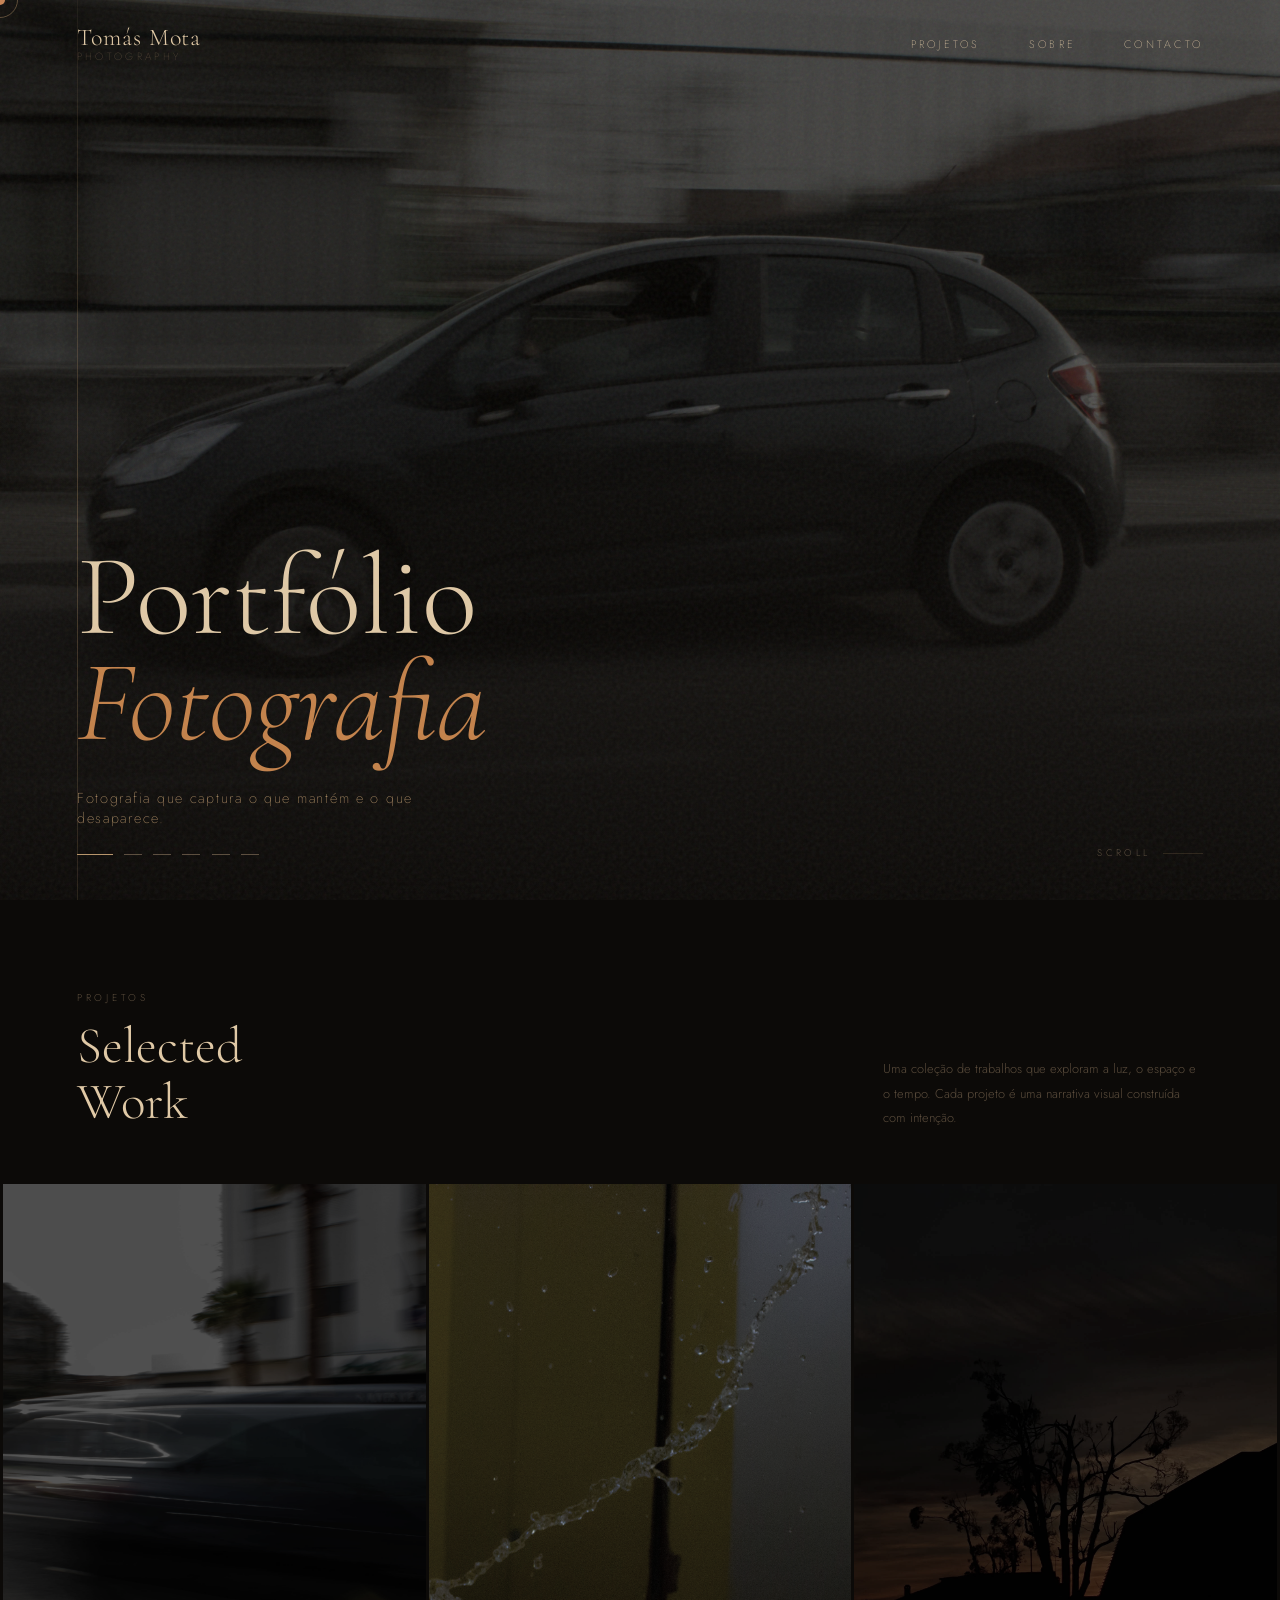
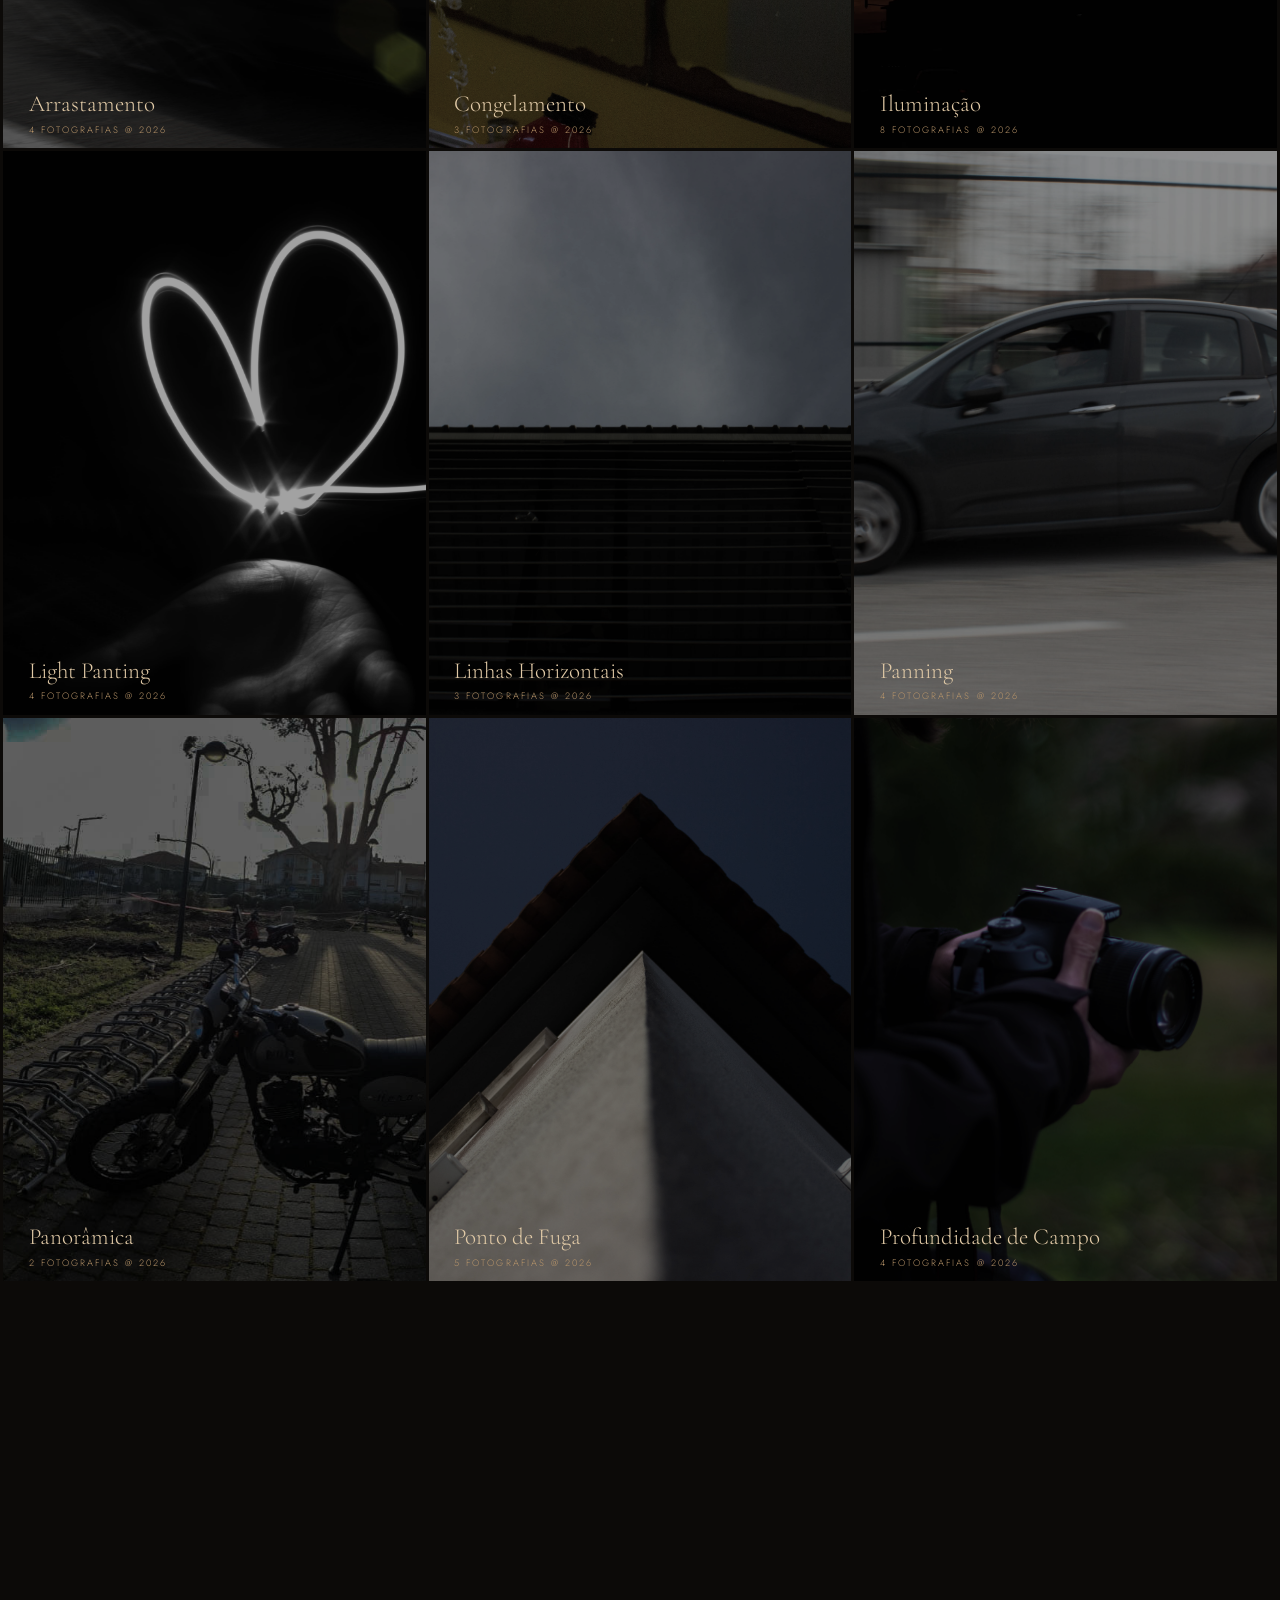
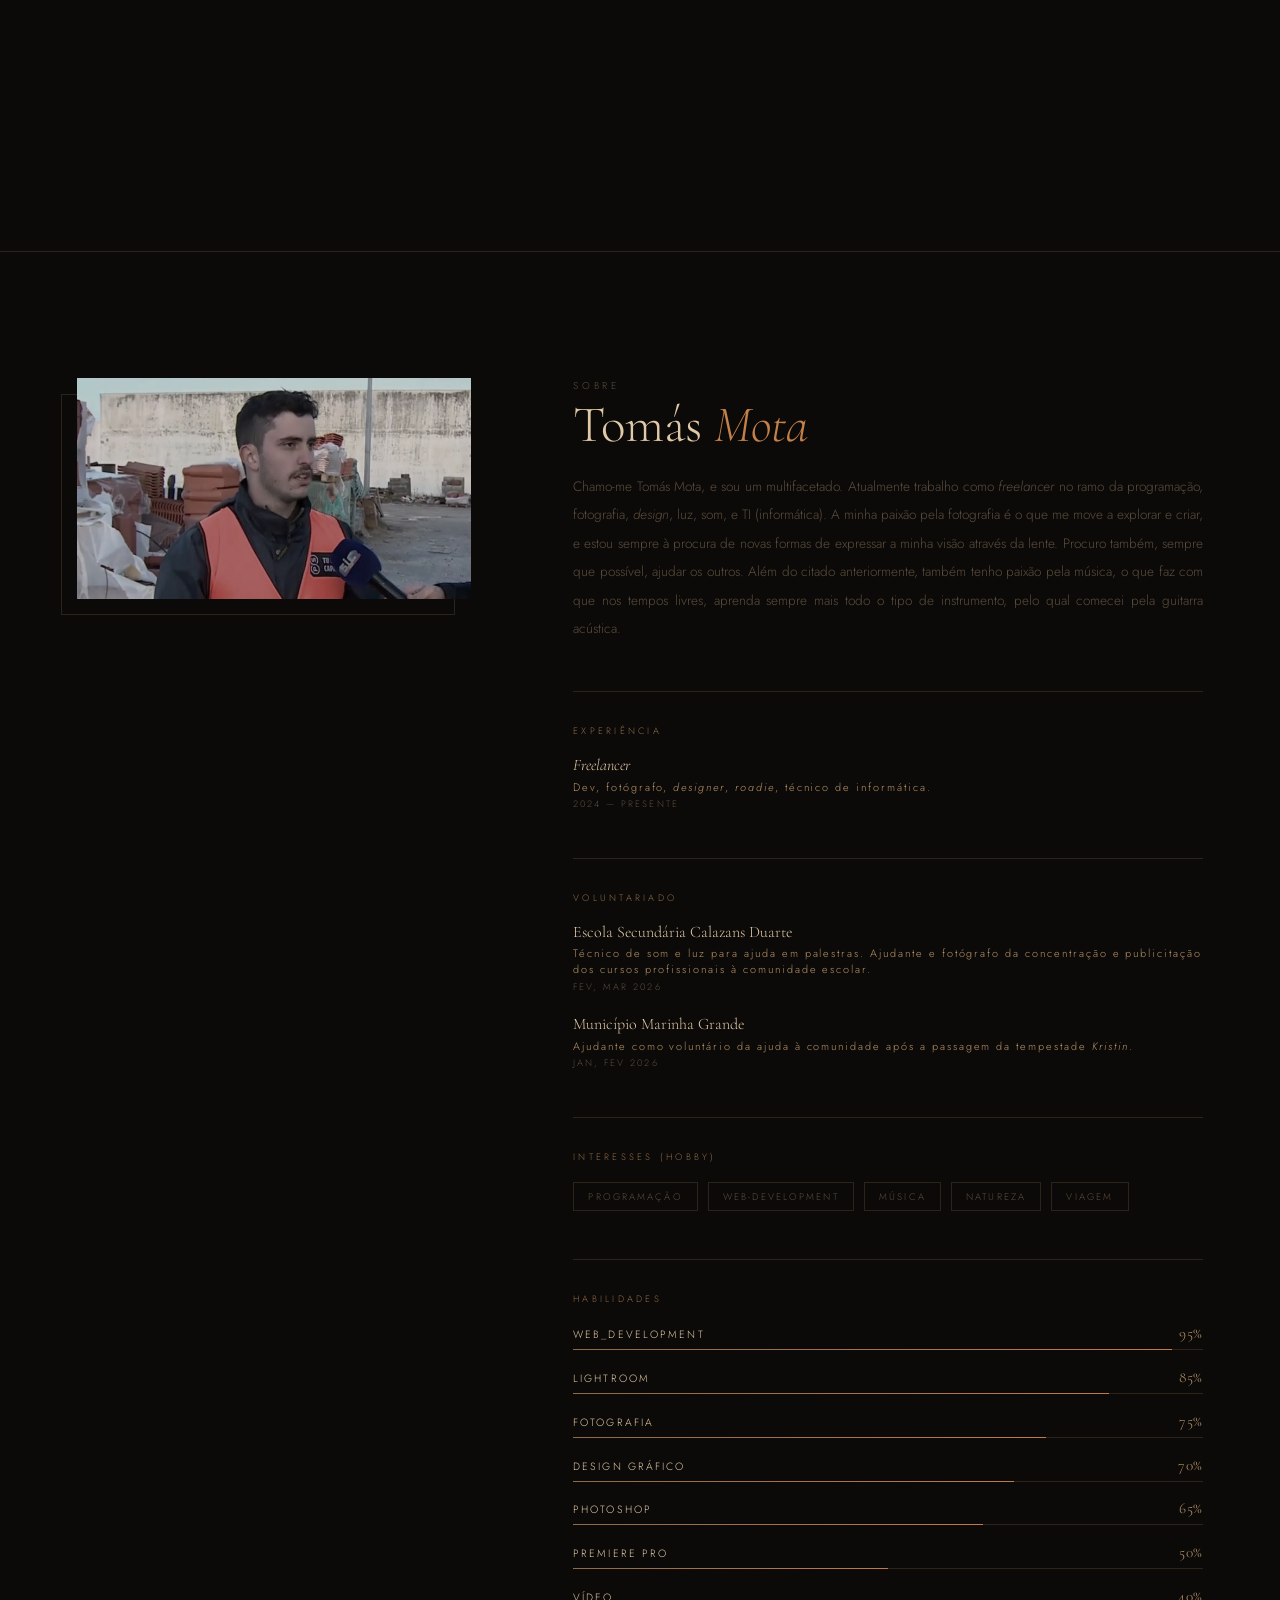
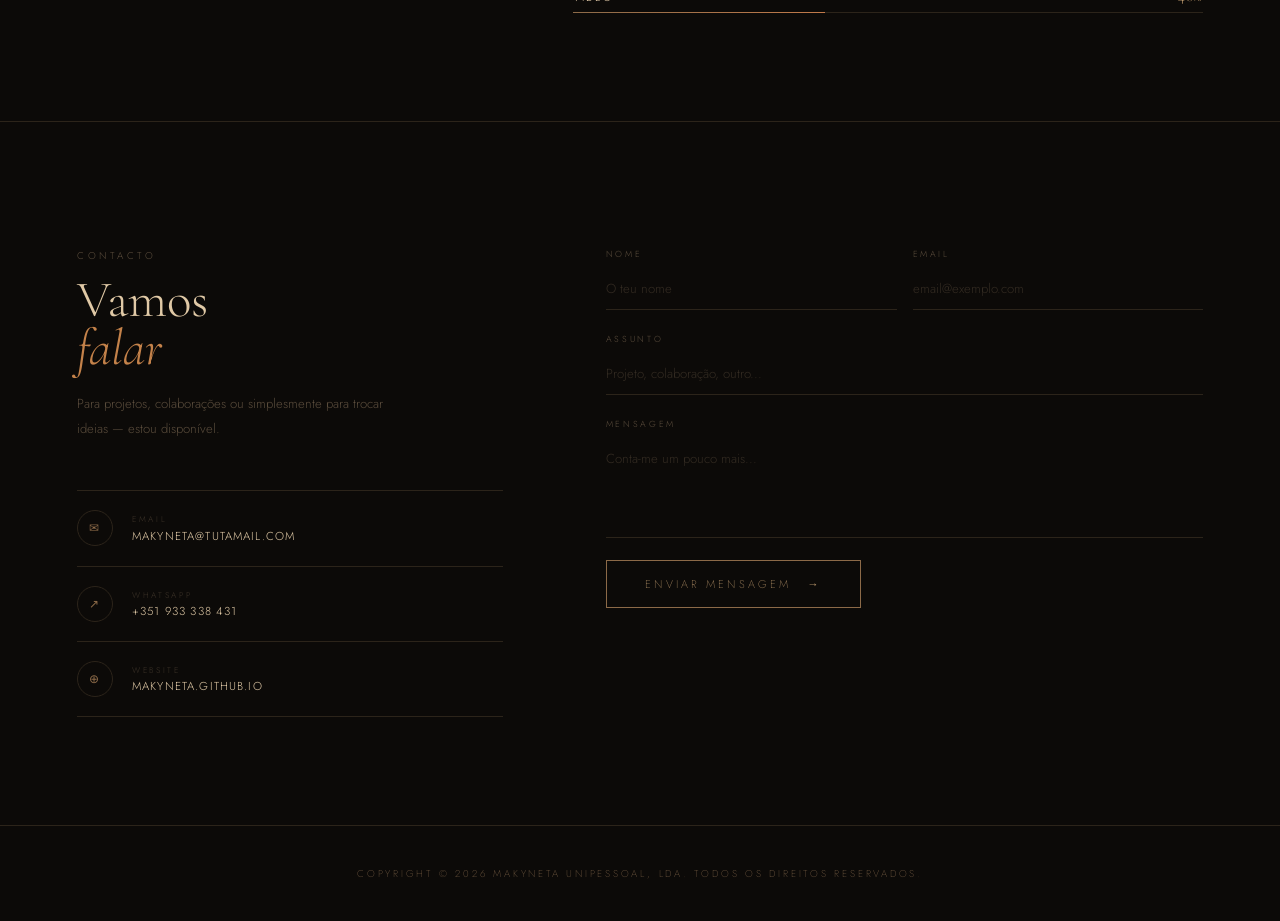
==== commit 8333e654: "04MAR26" ====
--- a/index.html
+++ b/index.html
@@ -174,7 +174,7 @@
       <div>
         <p class="about-eyebrow">Sobre</p>
         <h2 class="about-name">Tomás <em>Mota</em></h2>
-        <p class="about-bio" style="margin-top:1.4rem;">
+        <p class="about-bio" style="margin-top:1.4rem; text-align: justify;">
           Chamo-me Tomás Mota, e sou um multifacetado. Atualmente trabalho como <em>freelancer</em> no ramo da programação, fotografia, <em>design</em>, luz, som, e TI (informática). A minha paixão pela fotografia é o que me move a explorar e criar, e estou sempre à procura de novas formas de expressar a minha visão através da lente. Procuro também, sempre que possível, ajudar os outros. Além do citado anteriormente, também tenho paixão pela música, o que faz com que nos tempos livres, aprenda sempre mais todo o tipo de instrumento, pelo qual comecei pela guitarra acústica.
         </p>
       </div>
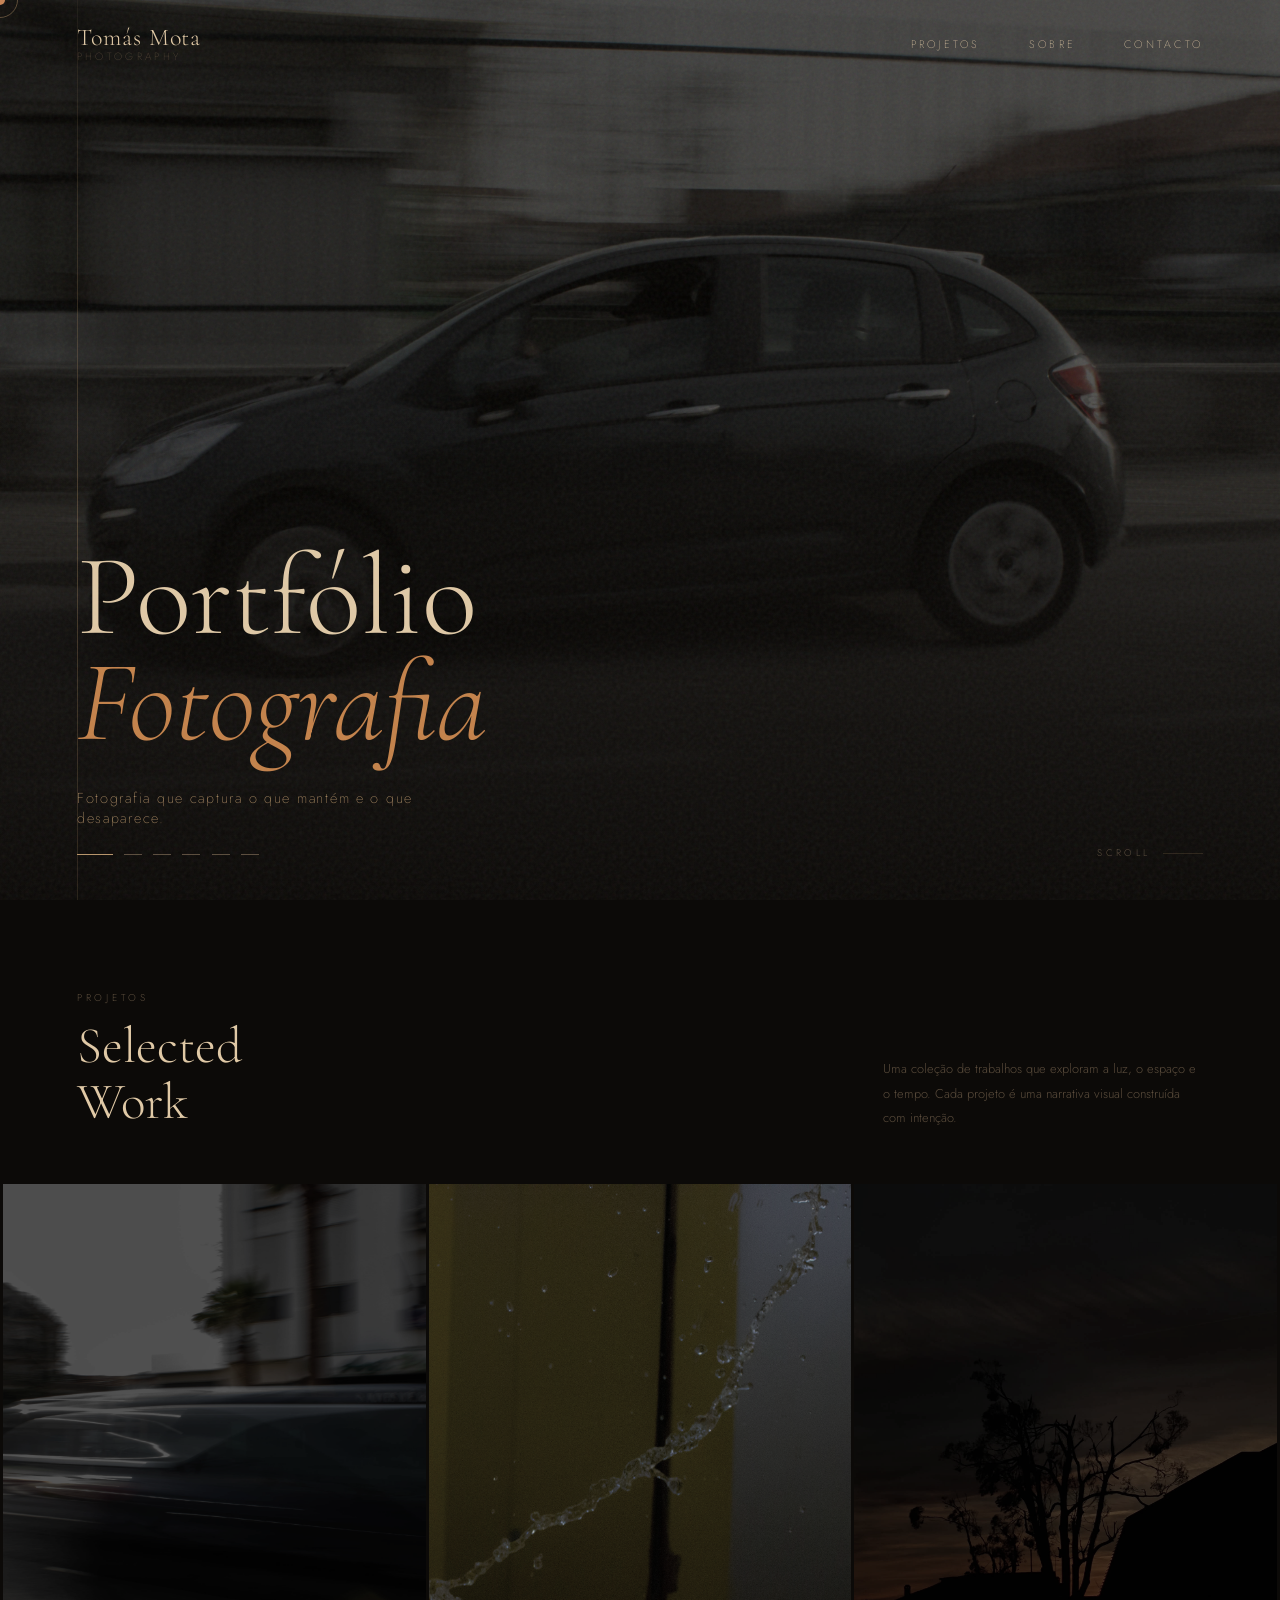
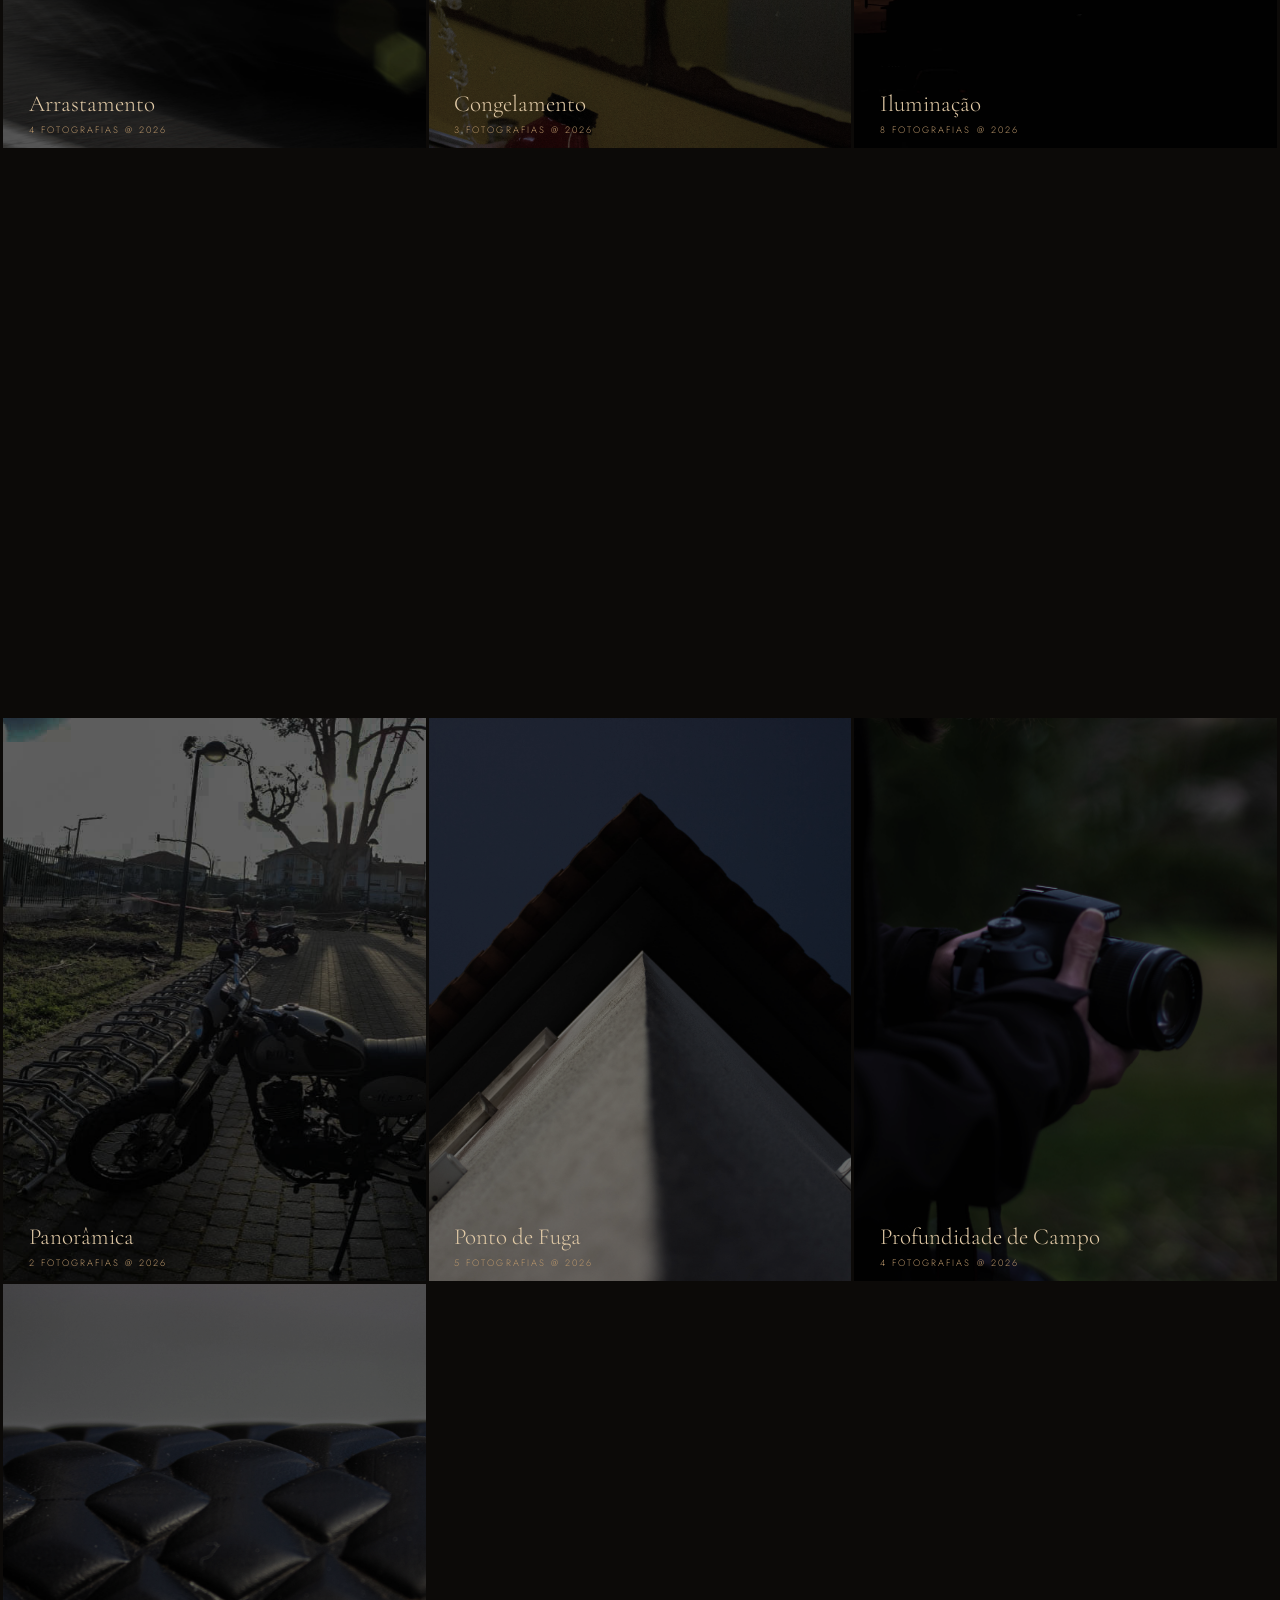
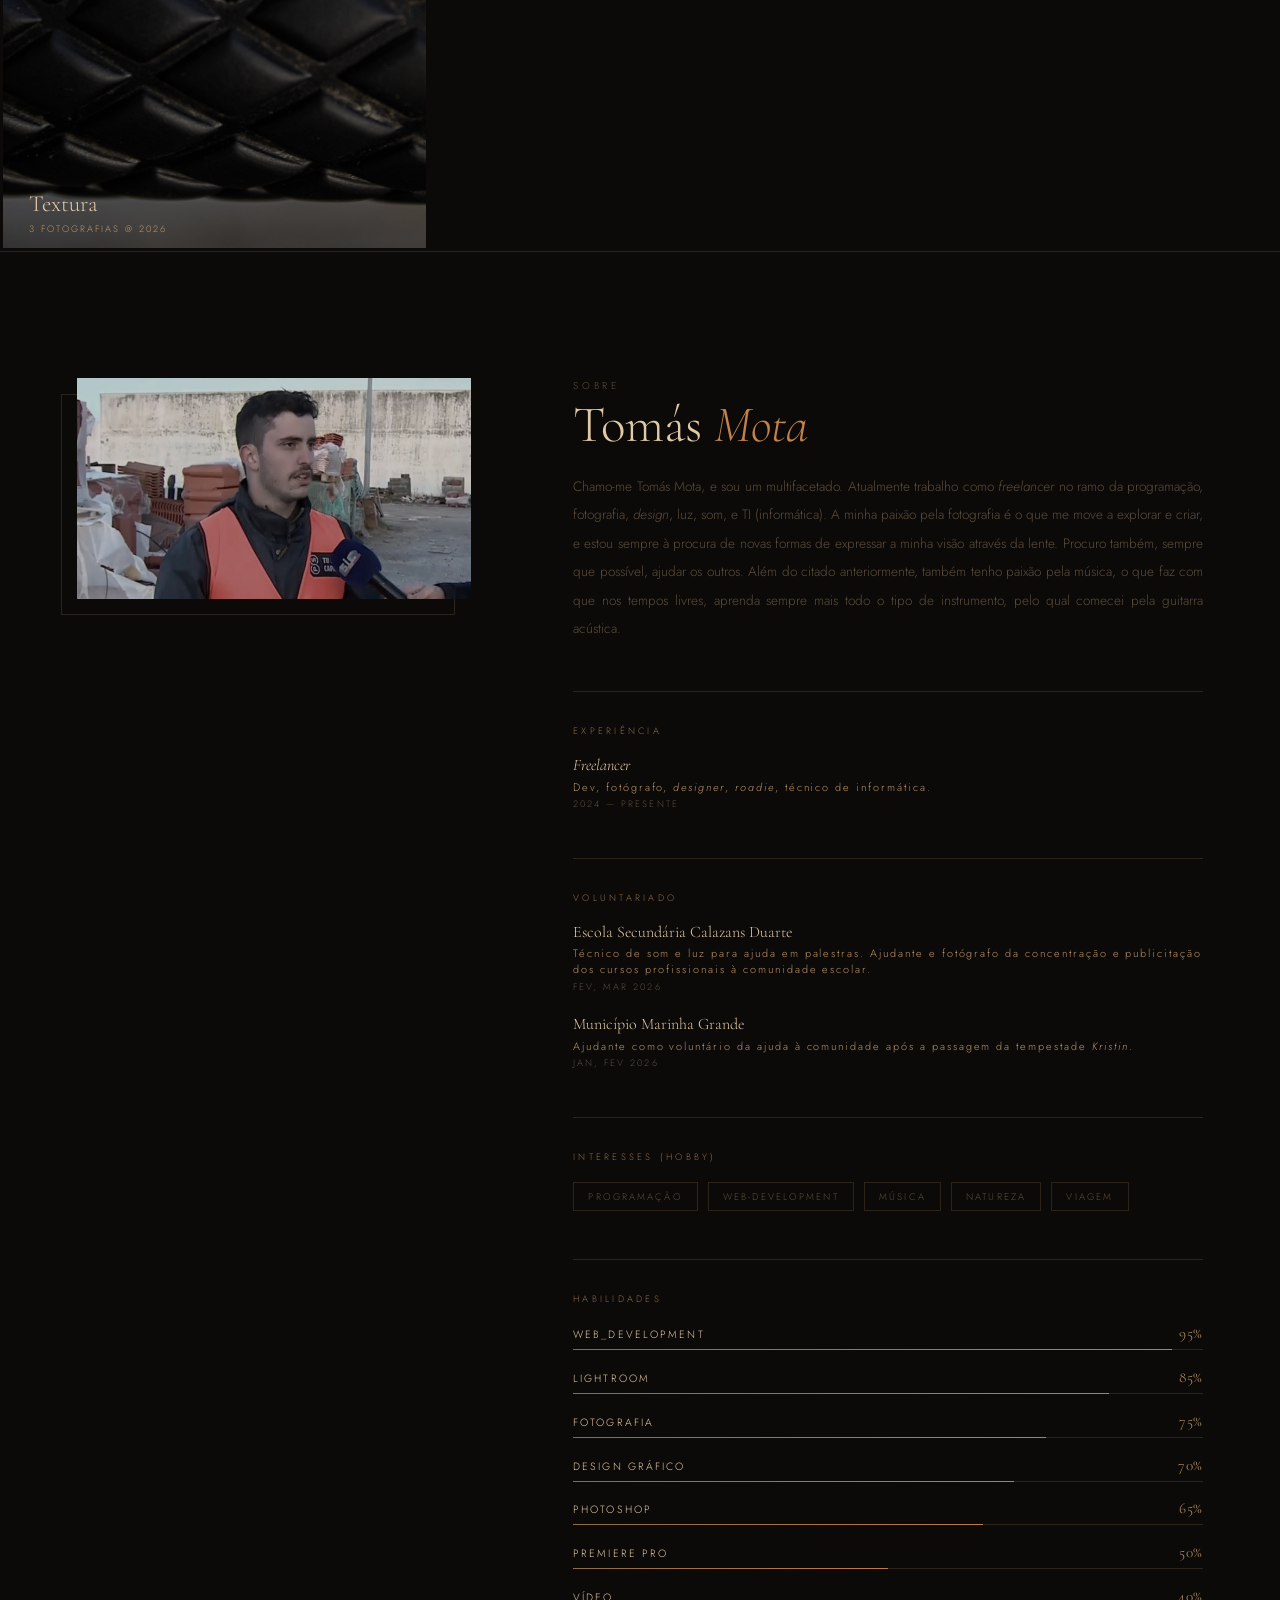
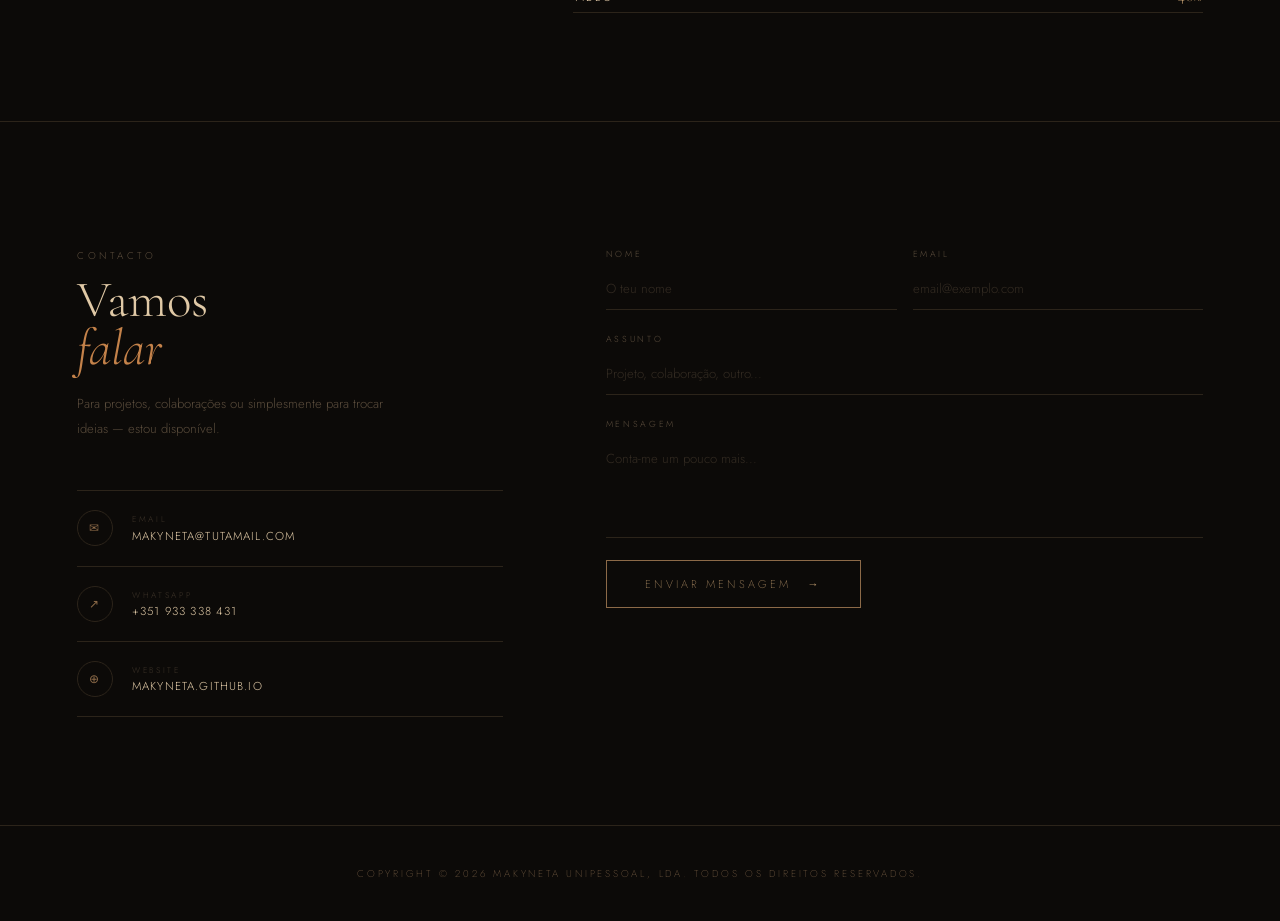
==== commit d634a5b7: "04MAR26" ====
--- a/index.html
+++ b/index.html
@@ -34,9 +34,9 @@
       <div class="hero-slide active" style="background-image:url('assets/images/portfolio/panning/IMG_8843.jpg')"></div>
       <div class="hero-slide" style="background-image:url('assets/images/portfolio/light-panting/IMG_8090.jpg')"></div>
       <div class="hero-slide" style="background-image:url('assets/images/portfolio/arrastamento/IMG_8321.jpg')"></div>
-      <div class="hero-slide" style="background-image:url('assets/images/portfolio/iluminação/contra-luz_02.jpg')"></div>
-      <div class="hero-slide" style="background-image:url('assets/images/portfolio/iluminação/IMG_8198.jpg')"></div>
-      <div class="hero-slide" style="background-image:url('assets/images/portfolio/iluminação/IMG_8097.jpg')"></div>
+      <div class="hero-slide" style="background-image:url('assets/images/portfolio/iluminacao/contra-luz_02.jpg')"></div>
+      <div class="hero-slide" style="background-image:url('assets/images/portfolio/iluminacao/IMG_8198.jpg')"></div>
+      <div class="hero-slide" style="background-image:url('assets/images/portfolio/iluminacao/IMG_8097.jpg')"></div>
     </div>
     <div class="hero-grain"></div>
     <div class="hero-dark"></div>
